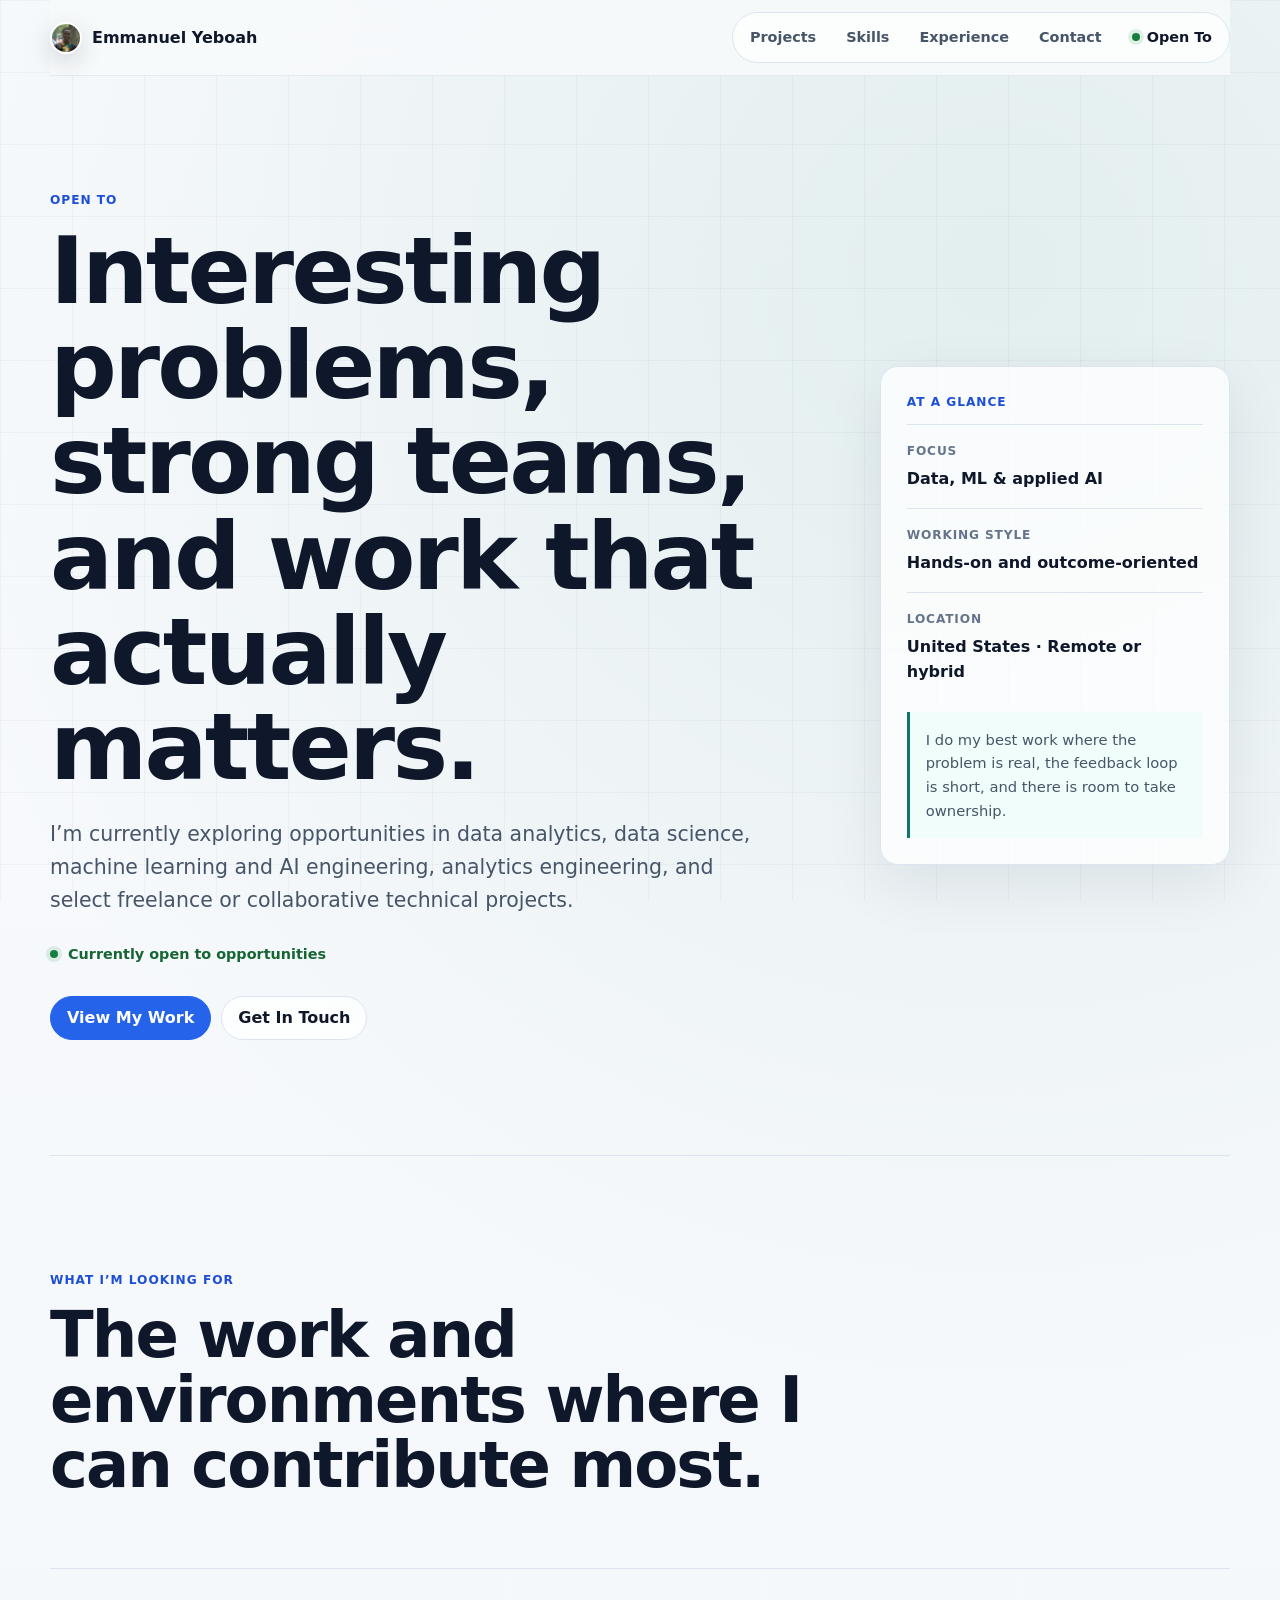
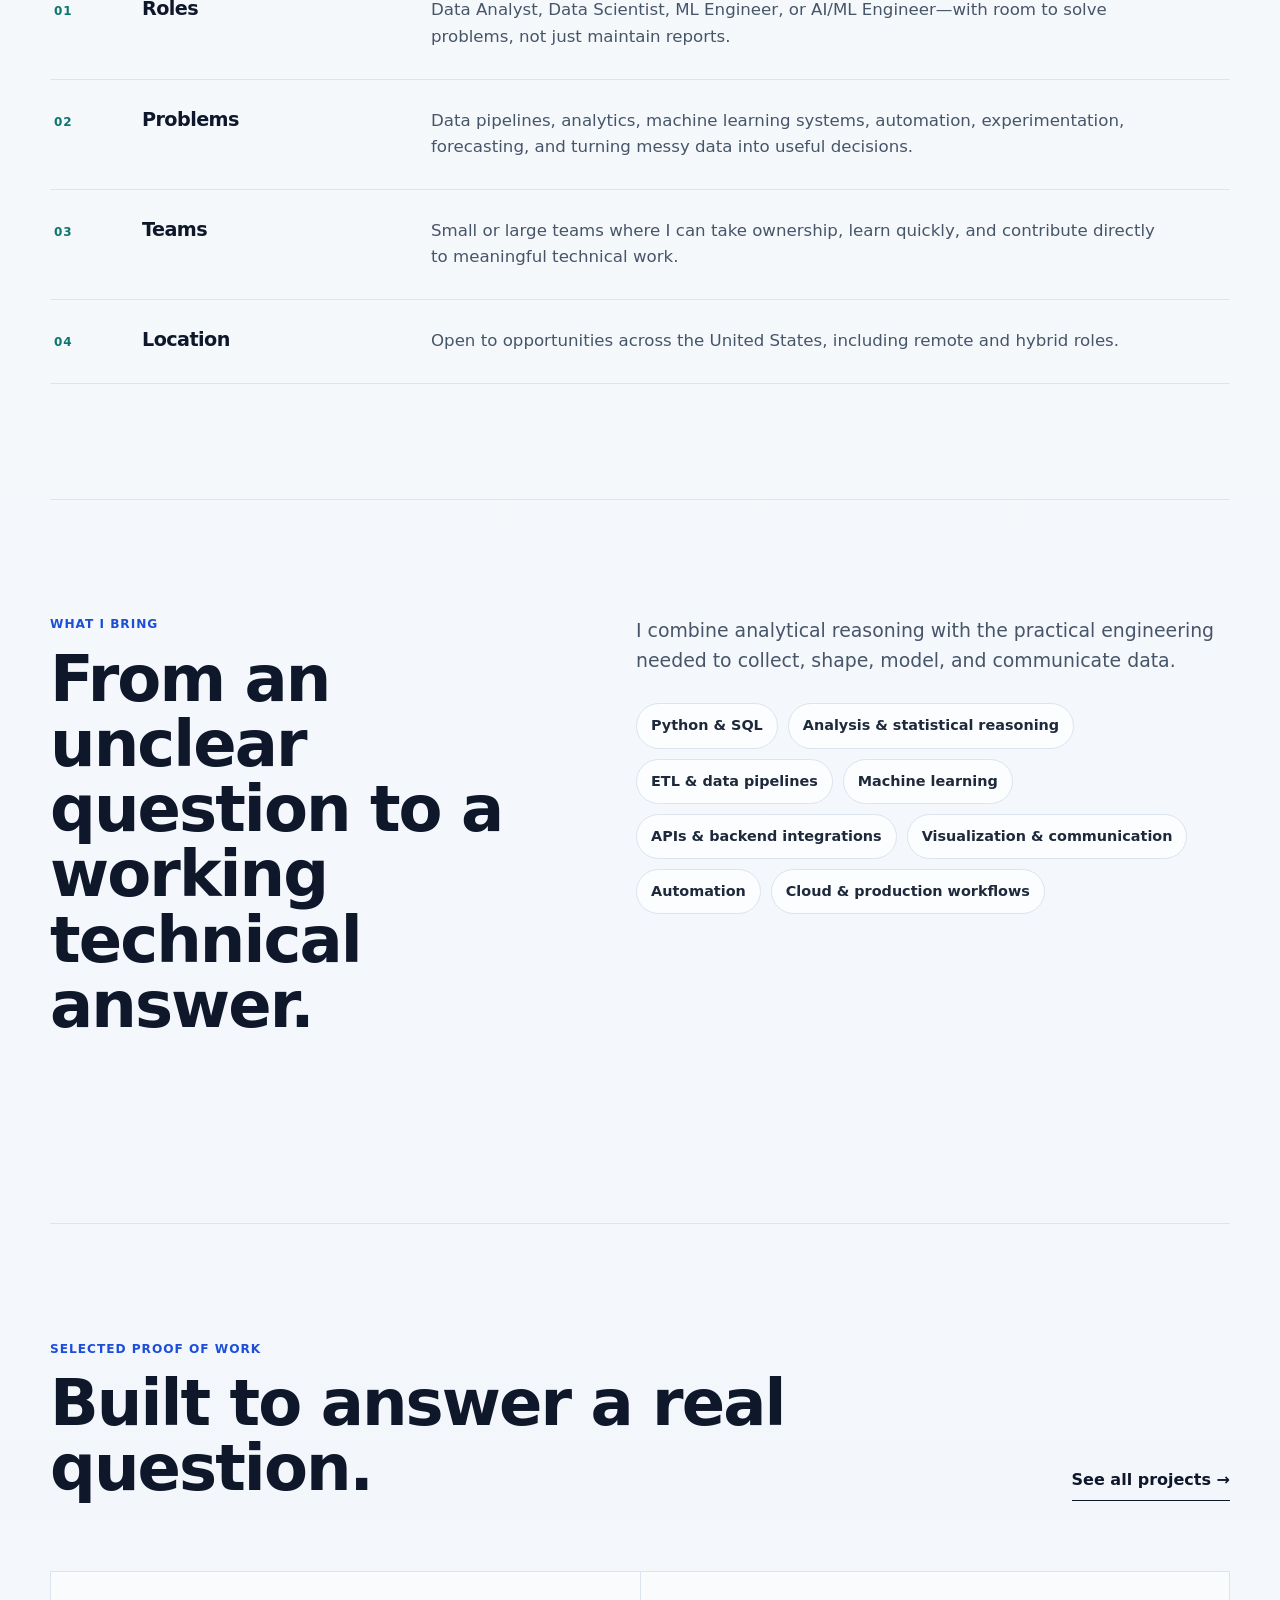
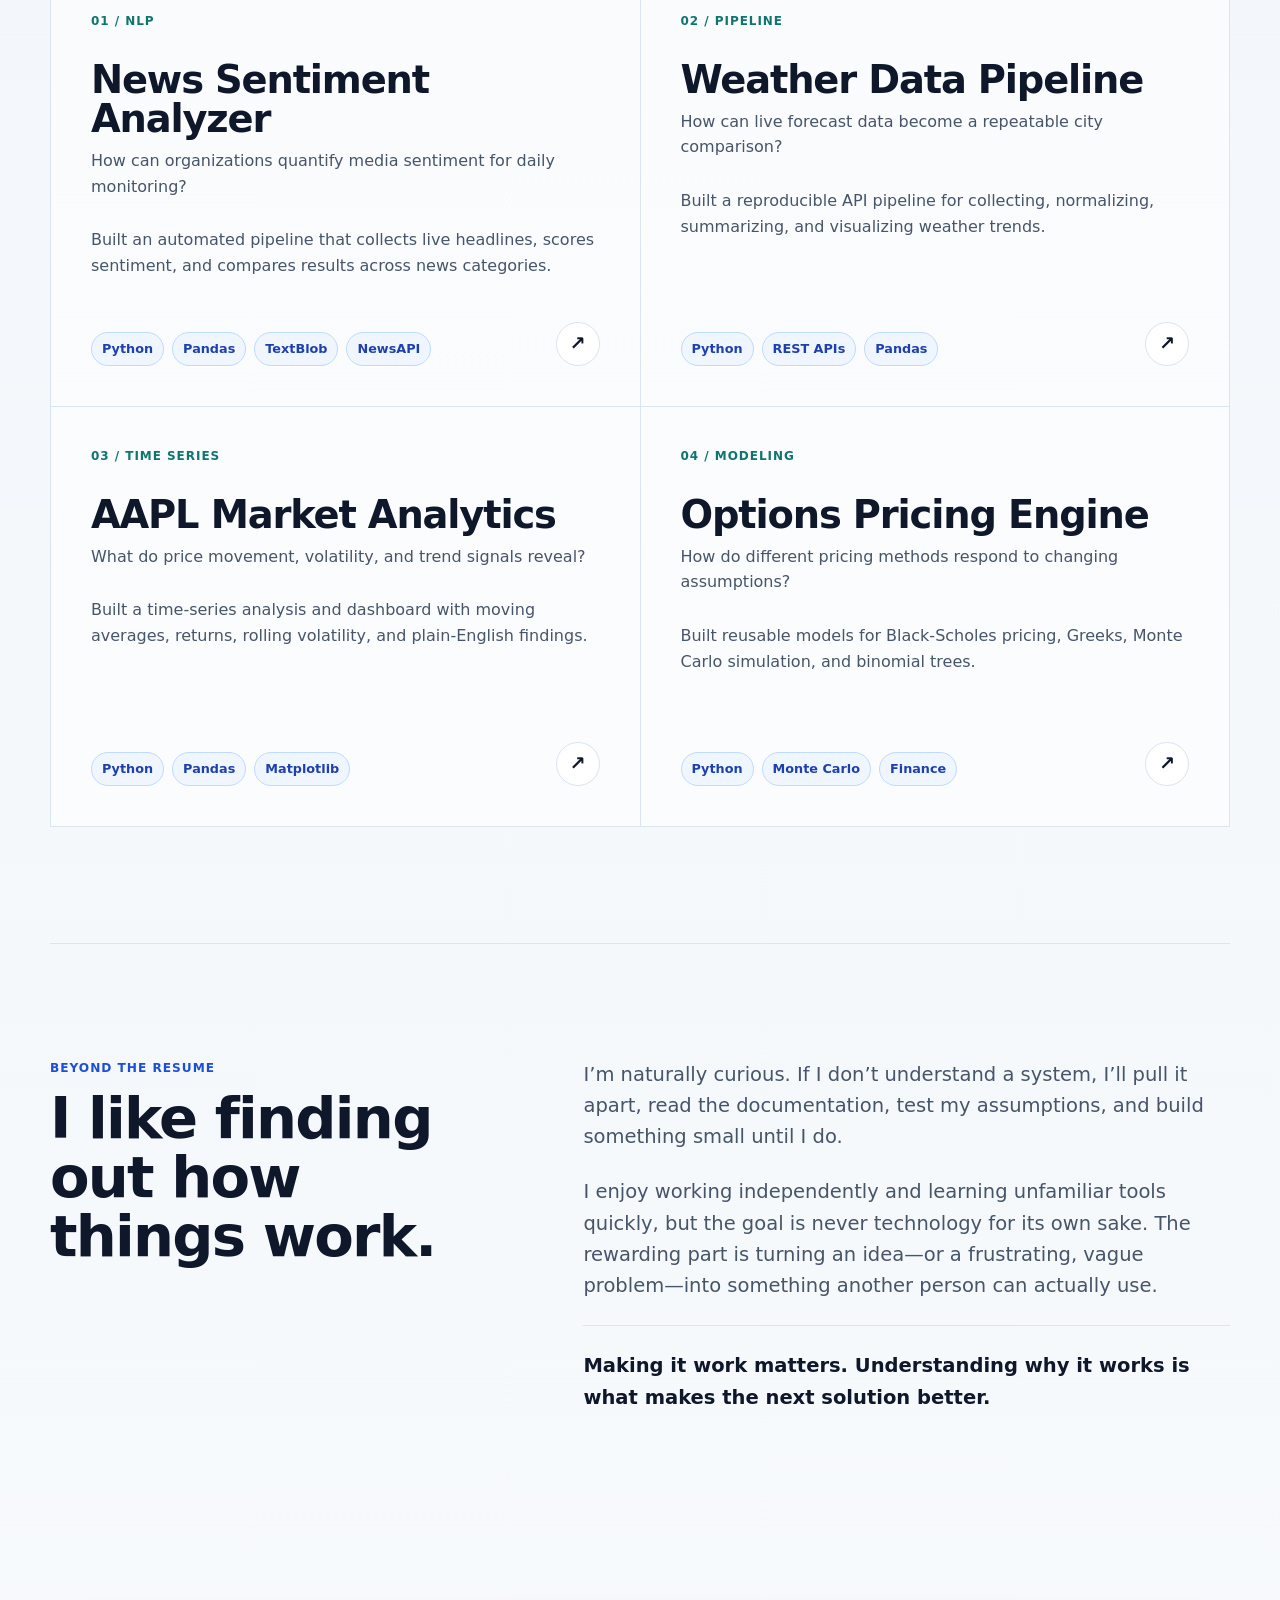
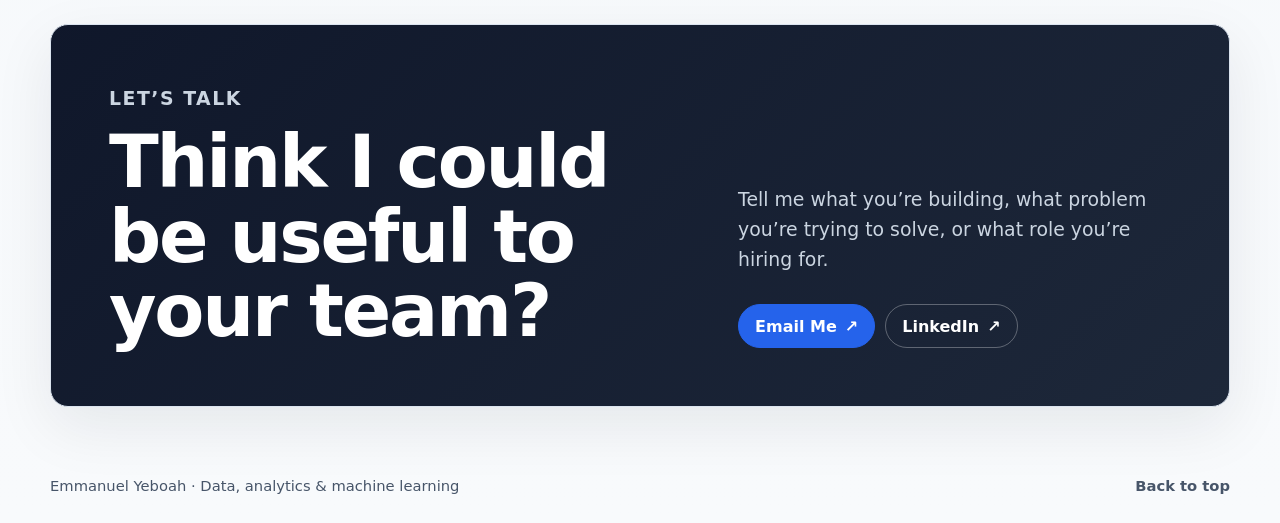
==== open-to.html @ fb876d0d "Add open opportunities page" ====
<!doctype html>
<html lang="en">
  <head>
    <meta charset="utf-8" />
    <meta name="viewport" content="width=device-width, initial-scale=1" />
    <meta name="description" content="The data, analytics, and machine learning opportunities Emmanuel Yeboah is currently open to." />
    <meta name="theme-color" content="#f8fafc" />
    <title>Open To Opportunities | Emmanuel Yeboah</title>
    <link rel="preload" as="image" href="assets/github-profile.jpg" />
    <link rel="stylesheet" href="styles.css" />
  </head>
  <body class="open-to-page">
    <header class="site-header">
      <a class="brand" href="index.html" aria-label="Emmanuel Yeboah home">
        <span class="brand-mark"><img src="assets/github-profile.jpg" alt="" aria-hidden="true" /></span>
        <span>Emmanuel Yeboah</span>
      </a>
      <nav class="nav-links" aria-label="Primary navigation">
        <a href="index.html#projects">Projects</a>
        <a href="index.html#skills">Skills</a>
        <a href="index.html#experience">Experience</a>
        <a href="#contact">Contact</a>
        <a class="nav-open-to" href="#top" aria-current="page"><span aria-hidden="true"></span>Open To</a>
      </nav>
    </header>

    <main id="top">
      <section class="open-hero section-shell" aria-labelledby="open-title">
        <div class="open-hero-copy">
          <p class="eyebrow">Open to</p>
          <h1 id="open-title">Interesting problems, strong teams, and work that actually matters.</h1>
          <p class="open-intro">
            I’m currently exploring opportunities in data analytics, data science,
            machine learning and AI engineering, analytics engineering, and select
            freelance or collaborative technical projects.
          </p>
          <div class="availability" role="status">
            <span aria-hidden="true"></span>
            Currently open to opportunities
          </div>
          <div class="hero-actions" aria-label="Primary actions">
            <a class="button button-primary" href="#selected-work">View My Work</a>
            <a class="button" href="#contact">Get In Touch</a>
          </div>
        </div>
        <aside class="open-brief" aria-label="Opportunity snapshot">
          <p class="card-label">At a glance</p>
          <ol>
            <li><span>Focus</span><strong>Data, ML &amp; applied AI</strong></li>
            <li><span>Working style</span><strong>Hands-on and outcome-oriented</strong></li>
            <li><span>Location</span><strong>United States · Remote or hybrid</strong></li>
          </ol>
          <p class="open-brief-note">I do my best work where the problem is real, the feedback loop is short, and there is room to take ownership.</p>
        </aside>
      </section>

      <section class="section-shell open-section" aria-labelledby="looking-for-title">
        <div class="open-section-heading">
          <p class="eyebrow">What I’m looking for</p>
          <h2 id="looking-for-title">The work and environments where I can contribute most.</h2>
        </div>
        <div class="criteria-list">
          <article><p class="criteria-number">01</p><h3>Roles</h3><p>Data Analyst, Data Scientist, ML Engineer, or AI/ML Engineer—with room to solve problems, not just maintain reports.</p></article>
          <article><p class="criteria-number">02</p><h3>Problems</h3><p>Data pipelines, analytics, machine learning systems, automation, experimentation, forecasting, and turning messy data into useful decisions.</p></article>
          <article><p class="criteria-number">03</p><h3>Teams</h3><p>Small or large teams where I can take ownership, learn quickly, and contribute directly to meaningful technical work.</p></article>
          <article><p class="criteria-number">04</p><h3>Location</h3><p>Open to opportunities across the United States, including remote and hybrid roles.</p></article>
        </div>
      </section>

      <section class="section-shell open-section bring-section" aria-labelledby="bring-title">
        <div class="open-section-heading">
          <p class="eyebrow">What I bring</p>
          <h2 id="bring-title">From an unclear question to a working technical answer.</h2>
        </div>
        <div class="capability-layout">
          <p class="capability-lead">I combine analytical reasoning with the practical engineering needed to collect, shape, model, and communicate data.</p>
          <ul class="capability-list" aria-label="Core capabilities">
            <li>Python &amp; SQL</li>
            <li>Analysis &amp; statistical reasoning</li>
            <li>ETL &amp; data pipelines</li>
            <li>Machine learning</li>
            <li>APIs &amp; backend integrations</li>
            <li>Visualization &amp; communication</li>
            <li>Automation</li>
            <li>Cloud &amp; production workflows</li>
          </ul>
        </div>
      </section>

      <section class="section-shell open-section" id="selected-work" aria-labelledby="work-title">
        <div class="open-section-heading work-heading">
          <div><p class="eyebrow">Selected proof of work</p><h2 id="work-title">Built to answer a real question.</h2></div>
          <a class="text-link" href="index.html#projects">See all projects <span aria-hidden="true">→</span></a>
        </div>
        <div class="selected-projects">
          <article>
            <div class="project-index">01 / NLP</div>
            <div><h3>News Sentiment Analyzer</h3><p class="project-question">How can organizations quantify media sentiment for daily monitoring?</p></div>
            <p>Built an automated pipeline that collects live headlines, scores sentiment, and compares results across news categories.</p>
            <div><ul class="tags"><li>Python</li><li>Pandas</li><li>TextBlob</li><li>NewsAPI</li></ul><a class="project-arrow" href="https://github.com/MannyYebz/news-sentiment-analyzer" aria-label="View News Sentiment Analyzer on GitHub">↗</a></div>
          </article>
          <article>
            <div class="project-index">02 / PIPELINE</div>
            <div><h3>Weather Data Pipeline</h3><p class="project-question">How can live forecast data become a repeatable city comparison?</p></div>
            <p>Built a reproducible API pipeline for collecting, normalizing, summarizing, and visualizing weather trends.</p>
            <div><ul class="tags"><li>Python</li><li>REST APIs</li><li>Pandas</li></ul><a class="project-arrow" href="https://github.com/MannyYebz/weather-data-pipeline" aria-label="View Weather Data Pipeline on GitHub">↗</a></div>
          </article>
          <article>
            <div class="project-index">03 / TIME SERIES</div>
            <div><h3>AAPL Market Analytics</h3><p class="project-question">What do price movement, volatility, and trend signals reveal?</p></div>
            <p>Built a time-series analysis and dashboard with moving averages, returns, rolling volatility, and plain-English findings.</p>
            <div><ul class="tags"><li>Python</li><li>Pandas</li><li>Matplotlib</li></ul><a class="project-arrow" href="https://github.com/MannyYebz/stock_market_analytics" aria-label="View AAPL Market Analytics on GitHub">↗</a></div>
          </article>
          <article>
            <div class="project-index">04 / MODELING</div>
            <div><h3>Options Pricing Engine</h3><p class="project-question">How do different pricing methods respond to changing assumptions?</p></div>
            <p>Built reusable models for Black-Scholes pricing, Greeks, Monte Carlo simulation, and binomial trees.</p>
            <div><ul class="tags"><li>Python</li><li>Monte Carlo</li><li>Finance</li></ul><a class="project-arrow" href="https://github.com/MannyYebz/options-pricing-engine" aria-label="View Options Pricing Engine on GitHub">↗</a></div>
          </article>
        </div>
      </section>

      <section class="section-shell open-section personal-section" aria-labelledby="personal-title">
        <div><p class="eyebrow">Beyond the resume</p><h2 id="personal-title">I like finding out how things work.</h2></div>
        <div class="personal-copy">
          <p>I’m naturally curious. If I don’t understand a system, I’ll pull it apart, read the documentation, test my assumptions, and build something small until I do.</p>
          <p>I enjoy working independently and learning unfamiliar tools quickly, but the goal is never technology for its own sake. The rewarding part is turning an idea—or a frustrating, vague problem—into something another person can actually use.</p>
          <p class="personal-emphasis">Making it work matters. Understanding why it works is what makes the next solution better.</p>
        </div>
      </section>

      <section class="contact-section open-contact section-shell" id="contact" aria-labelledby="contact-title">
        <div><p class="eyebrow">Let’s talk</p><h2 id="contact-title">Think I could be useful to your team?</h2></div>
        <div>
          <p>Tell me what you’re building, what problem you’re trying to solve, or what role you’re hiring for.</p>
          <div class="hero-actions">
            <a class="button button-primary" href="mailto:mannyyebz@gmail.com">Email Me <span aria-hidden="true">↗</span></a>
            <a class="button" href="https://linkedin.com/in/emmanuel-yeboah-1a095a162/">LinkedIn <span aria-hidden="true">↗</span></a>
          </div>
        </div>
      </section>
    </main>

    <footer class="site-footer">
      <span>Emmanuel Yeboah &middot; Data, analytics &amp; machine learning</span>
      <a href="#top">Back to top</a>
    </footer>
  </body>
</html>
---- styles.css ----
:root {
  color-scheme: light;
  --bg: #f8fafc;
  --surface: #ffffff;
  --surface-soft: #f1f5f9;
  --ink: #0f172a;
  --muted: #475569;
  --soft: #64748b;
  --line: #dbe4ef;
  --blue: #2563eb;
  --blue-dark: #1d4ed8;
  --teal: #0f766e;
  --green: #15803d;
  --shadow: 0 20px 60px rgba(15, 23, 42, 0.08);
}

* {
  box-sizing: border-box;
}

html {
  scroll-behavior: smooth;
}

body {
  margin: 0;
  background:
    radial-gradient(circle at 12% 10%, rgba(37, 99, 235, 0.1), transparent 28%),
    radial-gradient(circle at 88% 4%, rgba(15, 118, 110, 0.1), transparent 24%),
    linear-gradient(180deg, #f8fafc 0%, #eef4fb 54%, #f8fafc 100%);
  color: var(--ink);
  font-family: Inter, ui-sans-serif, system-ui, -apple-system, BlinkMacSystemFont, "Segoe UI", sans-serif;
  line-height: 1.6;
}

body::before {
  content: "";
  position: fixed;
  inset: 0;
  pointer-events: none;
  background:
    linear-gradient(90deg, rgba(15, 23, 42, 0.035) 1px, transparent 1px) 0 0 / 72px 72px,
    linear-gradient(180deg, rgba(15, 23, 42, 0.03) 1px, transparent 1px) 0 0 / 72px 72px;
}

a {
  color: inherit;
  text-decoration: none;
}

.site-header,
.section-shell,
.site-footer {
  width: min(1180px, calc(100% - 40px));
  margin: 0 auto;
}

.site-header {
  min-height: 76px;
  display: flex;
  align-items: center;
  justify-content: space-between;
  gap: 24px;
  position: sticky;
  top: 0;
  z-index: 20;
  background: rgba(248, 250, 252, 0.82);
  backdrop-filter: blur(16px);
  border-bottom: 1px solid rgba(219, 228, 239, 0.72);
}

.brand,
.nav-links,
.hero-actions,
.project-topline,
.tags,
.site-footer {
  display: flex;
  align-items: center;
}

.brand {
  gap: 10px;
  color: var(--ink);
  font-weight: 800;
}

.brand-mark {
  width: 32px;
  height: 32px;
  overflow: hidden;
  border: 2px solid var(--surface);
  border-radius: 50%;
  box-shadow: 0 8px 24px rgba(15, 23, 42, 0.16);
}

.brand-mark img,
.headshot {
  width: 100%;
  height: 100%;
  display: block;
  object-fit: cover;
}

.nav-links {
  gap: 6px;
  padding: 5px;
  border: 1px solid var(--line);
  background: rgba(255, 255, 255, 0.7);
  border-radius: 999px;
}

.nav-links a {
  padding: 8px 12px;
  border-radius: 999px;
  color: var(--muted);
  font-size: 0.9rem;
  font-weight: 700;
}

.nav-links a:hover,
.nav-links a:focus-visible {
  background: var(--ink);
  color: white;
  outline: 0;
}

.nav-links .nav-open-to {
  display: inline-flex;
  align-items: center;
  gap: 7px;
  color: var(--ink);
}

.nav-open-to span,
.availability span {
  width: 8px;
  height: 8px;
  flex: 0 0 auto;
  border-radius: 50%;
  background: var(--green);
  box-shadow: 0 0 0 4px rgba(21, 128, 61, 0.12);
}

.hero {
  min-height: calc(100vh - 76px);
  display: grid;
  grid-template-columns: minmax(0, 1.05fr) minmax(320px, 0.75fr);
  align-items: center;
  gap: clamp(32px, 6vw, 80px);
  padding: clamp(54px, 8vw, 96px) 0;
}

.eyebrow,
.card-label,
.project-topline span,
.timeline span {
  margin: 0 0 12px;
  color: var(--blue-dark);
  font-size: 0.76rem;
  font-weight: 850;
  letter-spacing: 0.08em;
  text-transform: uppercase;
}

h1,
h2,
h3,
p {
  margin-top: 0;
}

h1,
h2,
h3 {
  letter-spacing: -0.03em;
  line-height: 1.02;
}

h1 {
  max-width: 780px;
  margin-bottom: 24px;
  font-size: clamp(3rem, 7vw, 6.3rem);
}

h2 {
  margin-bottom: 0;
  font-size: clamp(2.1rem, 4.5vw, 4.2rem);
}

h3 {
  margin-bottom: 10px;
  font-size: 1.2rem;
}

.hero-intro,
.section-heading p,
.about-copy,
.contact-section p {
  color: var(--muted);
  font-size: clamp(1rem, 1.5vw, 1.18rem);
}

.hero-intro {
  max-width: 660px;
}

.hero-actions {
  flex-wrap: wrap;
  gap: 10px;
  margin-top: 30px;
}

.button {
  min-height: 44px;
  display: inline-flex;
  align-items: center;
  justify-content: center;
  padding: 0 16px;
  border: 1px solid var(--line);
  background: rgba(255, 255, 255, 0.76);
  border-radius: 999px;
  color: var(--ink);
  font-weight: 800;
  transition: transform 160ms ease, box-shadow 160ms ease, background 160ms ease;
}

.button:hover,
.button:focus-visible {
  transform: translateY(-2px);
  box-shadow: 0 14px 34px rgba(15, 23, 42, 0.12);
  outline: 0;
}

.button-primary {
  background: var(--blue);
  border-color: var(--blue);
  color: white;
}

.button-ghost {
  background: transparent;
}

.hero-card,
.project-card,
.proof-strip article,
.skills-grid article,
.timeline article,
.contact-section {
  border: 1px solid var(--line);
  background: rgba(255, 255, 255, 0.82);
  border-radius: 18px;
  box-shadow: var(--shadow);
}

.hero-card {
  display: grid;
  gap: 22px;
  padding: 22px;
}

.headshot {
  width: 25%;
  height: auto;
  justify-self: center;
  aspect-ratio: 1;
  border-radius: 16px;
  background: var(--surface-soft);
}

.hero-card h2 {
  font-size: clamp(1.55rem, 2.4vw, 2.4rem);
}

.contributor-note {
  display: grid;
  gap: 6px;
  padding: 16px;
  border: 1px solid rgba(37, 99, 235, 0.22);
  background: #eff6ff;
  border-radius: 14px;
}

.contributor-note span {
  color: var(--blue-dark);
  font-size: 0.74rem;
  font-weight: 900;
  letter-spacing: 0.08em;
  text-transform: uppercase;
}

.contributor-note strong {
  font-size: 1.05rem;
}

.contributor-note p {
  margin-bottom: 0;
  color: var(--muted);
  font-size: 0.9rem;
}

.metric-grid {
  display: grid;
  grid-template-columns: repeat(2, minmax(0, 1fr));
  gap: 10px;
}

.metric-grid div {
  min-height: 104px;
  display: flex;
  flex-direction: column;
  justify-content: space-between;
  padding: 14px;
  border: 1px solid var(--line);
  background: linear-gradient(145deg, var(--surface), var(--surface-soft));
  border-radius: 14px;
}

.metric-grid strong {
  font-size: 1.05rem;
}

.metric-grid span {
  color: var(--soft);
  font-size: 0.88rem;
}

.proof-strip {
  display: grid;
  grid-template-columns: repeat(3, minmax(0, 1fr));
  gap: 16px;
  padding: 24px 0 88px;
}

.proof-strip article {
  padding: 22px;
}

.proof-strip span {
  color: var(--teal);
  font-weight: 900;
}

.proof-strip p,
.project-summary,
.project-details dd,
.skills-grid p,
.timeline p,
.experience-list {
  color: var(--muted);
}

.split-section {
  display: grid;
  grid-template-columns: 0.8fr 1.2fr;
  gap: clamp(28px, 6vw, 72px);
  padding: 96px 0;
  border-top: 1px solid var(--line);
}

.about-copy {
  display: grid;
  gap: 18px;
}

.section-heading {
  max-width: 760px;
  padding-top: 96px;
  border-top: 1px solid var(--line);
}

.project-grid {
  display: grid;
  grid-template-columns: repeat(2, minmax(0, 1fr));
  gap: 18px;
  margin-top: 32px;
}

.project-card {
  display: flex;
  flex-direction: column;
  gap: 18px;
  padding: 24px;
}

.project-card-feature {
  grid-column: span 2;
  background:
    linear-gradient(135deg, rgba(37, 99, 235, 0.12), transparent 46%),
    linear-gradient(315deg, rgba(15, 118, 110, 0.1), transparent 50%),
    rgba(255, 255, 255, 0.9);
}

.project-card-feature h3 {
  max-width: 760px;
  font-size: clamp(2.2rem, 4.2vw, 4.3rem);
}

.project-topline {
  justify-content: space-between;
  gap: 14px;
}

.project-topline span {
  margin-bottom: 0;
}

.project-topline a {
  color: var(--blue-dark);
  font-size: 0.9rem;
  font-weight: 850;
}

.project-summary {
  max-width: 760px;
  font-size: 1.02rem;
}

.project-details {
  display: grid;
  gap: 10px;
  margin: 0;
}

.project-details div {
  display: grid;
  grid-template-columns: 132px 1fr;
  gap: 14px;
  padding-top: 10px;
  border-top: 1px solid var(--line);
}

.project-details dt {
  color: var(--ink);
  font-size: 0.82rem;
  font-weight: 900;
}

.project-details dd {
  margin: 0;
}

.tags {
  flex-wrap: wrap;
  gap: 8px;
  margin: auto 0 0;
  padding: 0;
  list-style: none;
}

.tags li {
  padding: 6px 10px;
  border: 1px solid #bfdbfe;
  background: #eff6ff;
  border-radius: 999px;
  color: #1e40af;
  font-size: 0.8rem;
  font-weight: 850;
}

.skills-grid {
  display: grid;
  grid-template-columns: repeat(3, minmax(0, 1fr));
  gap: 16px;
  margin-top: 30px;
}

.skills-grid article {
  min-height: 168px;
  padding: 22px;
}

.skills-grid h3 {
  color: var(--blue-dark);
}

.timeline {
  display: grid;
  gap: 16px;
}

.timeline article {
  position: relative;
  padding: 24px 24px 24px 30px;
}

.timeline article::before {
  content: "";
  position: absolute;
  top: 28px;
  bottom: 28px;
  left: 0;
  width: 4px;
  background: linear-gradient(180deg, var(--blue), var(--teal));
  border-radius: 999px;
}

.timeline-meta {
  margin-bottom: 14px;
  color: var(--soft);
  font-weight: 800;
}

.experience-list {
  display: grid;
  gap: 10px;
  margin: 18px 0 0;
  padding-left: 20px;
}

.experience-list li::marker {
  color: var(--teal);
}

.credential-note {
  margin: 16px 0 0;
  padding: 14px 16px;
  border: 1px solid rgba(37, 99, 235, 0.22);
  background: #eff6ff;
  border-radius: 14px;
  font-weight: 800;
}

.contact-section {
  margin-top: 72px;
  margin-bottom: 40px;
  padding: clamp(30px, 6vw, 58px);
  background:
    linear-gradient(135deg, rgba(15, 23, 42, 0.96), rgba(30, 41, 59, 0.94)),
    var(--ink);
  color: white;
}

.contact-section .eyebrow,
.contact-section p {
  color: #cbd5e1;
}

.contact-section h2 {
  max-width: 800px;
}

.site-footer {
  justify-content: space-between;
  gap: 18px;
  min-height: 76px;
  color: var(--muted);
  font-size: 0.92rem;
}

.site-footer a {
  font-weight: 850;
}

/* Open to opportunities */
.open-to-page {
  background:
    radial-gradient(circle at 78% 5%, rgba(15, 118, 110, 0.09), transparent 22%),
    linear-gradient(180deg, #f8fafc 0%, #f3f7fb 58%, #f8fafc 100%);
}

.open-hero {
  min-height: calc(100vh - 76px);
  display: grid;
  grid-template-columns: minmax(0, 1.35fr) minmax(300px, 0.65fr);
  align-items: center;
  gap: clamp(40px, 8vw, 112px);
  padding: clamp(64px, 9vw, 124px) 0;
}

.open-hero h1 {
  max-width: 900px;
  font-size: clamp(3.4rem, 7.3vw, 7rem);
}

.open-intro {
  max-width: 760px;
  color: var(--muted);
  font-size: clamp(1.08rem, 1.7vw, 1.28rem);
}

.availability {
  width: fit-content;
  display: flex;
  align-items: center;
  gap: 10px;
  margin-top: 26px;
  color: #166534;
  font-size: 0.9rem;
  font-weight: 800;
}

.open-brief {
  padding: 26px;
  border: 1px solid var(--line);
  border-radius: 18px;
  background: rgba(255, 255, 255, 0.76);
  box-shadow: var(--shadow);
}

.open-brief ol {
  margin: 8px 0 0;
  padding: 0;
  list-style: none;
}

.open-brief li {
  display: grid;
  gap: 4px;
  padding: 17px 0;
  border-top: 1px solid var(--line);
}

.open-brief li span {
  color: var(--soft);
  font-size: 0.76rem;
  font-weight: 850;
  letter-spacing: 0.07em;
  text-transform: uppercase;
}

.open-brief-note {
  margin: 10px 0 0;
  padding: 16px;
  border-left: 3px solid var(--teal);
  background: #f0fdfa;
  color: var(--muted);
  font-size: 0.92rem;
}

.open-section {
  padding: clamp(72px, 9vw, 120px) 0;
  border-top: 1px solid var(--line);
}

.open-section-heading {
  max-width: 840px;
  margin-bottom: clamp(38px, 6vw, 70px);
}

.open-section-heading h2 {
  font-size: clamp(2.4rem, 5vw, 5rem);
}

.criteria-list {
  border-top: 1px solid var(--line);
}

.criteria-list article {
  display: grid;
  grid-template-columns: 64px minmax(150px, 0.5fr) minmax(0, 1.5fr);
  gap: 24px;
  align-items: baseline;
  padding: 28px 4px;
  border-bottom: 1px solid var(--line);
}

.criteria-list p,
.criteria-list h3 {
  margin-bottom: 0;
}

.criteria-list article > p:last-child {
  max-width: 740px;
  color: var(--muted);
  font-size: 1.04rem;
}

.criteria-number,
.project-index {
  color: var(--teal);
  font-size: 0.75rem;
  font-weight: 900;
  letter-spacing: 0.08em;
}

.bring-section {
  display: grid;
  grid-template-columns: 0.9fr 1.1fr;
  gap: clamp(40px, 8vw, 100px);
}

.capability-lead {
  max-width: 650px;
  color: var(--muted);
  font-size: 1.18rem;
}

.capability-list {
  display: flex;
  flex-wrap: wrap;
  gap: 10px;
  margin: 28px 0 0;
  padding: 0;
  list-style: none;
}

.capability-list li {
  padding: 10px 14px;
  border: 1px solid var(--line);
  border-radius: 999px;
  background: rgba(255, 255, 255, 0.72);
  color: #1e293b;
  font-size: 0.9rem;
  font-weight: 750;
}

.work-heading {
  max-width: none;
  display: flex;
  align-items: end;
  justify-content: space-between;
  gap: 30px;
}

.text-link {
  flex: 0 0 auto;
  padding-bottom: 8px;
  border-bottom: 1px solid var(--ink);
  font-weight: 800;
}

.selected-projects {
  display: grid;
  grid-template-columns: repeat(2, minmax(0, 1fr));
  border-top: 1px solid var(--line);
  border-left: 1px solid var(--line);
}

.selected-projects article {
  min-height: 420px;
  display: flex;
  flex-direction: column;
  gap: 28px;
  padding: clamp(24px, 4vw, 40px);
  border-right: 1px solid var(--line);
  border-bottom: 1px solid var(--line);
  background: rgba(255, 255, 255, 0.56);
  transition: background 180ms ease, transform 180ms ease;
}

.selected-projects article:hover {
  background: rgba(255, 255, 255, 0.94);
}

.selected-projects h3 {
  font-size: clamp(1.6rem, 3vw, 2.55rem);
}

.selected-projects article > p,
.project-question {
  color: var(--muted);
}

.project-question {
  margin-bottom: 0;
}

.selected-projects article > div:last-child {
  display: flex;
  align-items: end;
  justify-content: space-between;
  gap: 18px;
  margin-top: auto;
}

.project-arrow {
  width: 44px;
  height: 44px;
  flex: 0 0 auto;
  display: grid;
  place-items: center;
  border: 1px solid var(--line);
  border-radius: 50%;
  background: white;
  font-size: 1.2rem;
  font-weight: 900;
  transition: transform 160ms ease, background 160ms ease, color 160ms ease;
}

.project-arrow:hover,
.project-arrow:focus-visible {
  transform: translate(2px, -2px);
  background: var(--ink);
  color: white;
  outline: 0;
}

.personal-section {
  display: grid;
  grid-template-columns: 0.8fr 1.2fr;
  gap: clamp(40px, 8vw, 112px);
}

.personal-copy {
  max-width: 720px;
  color: var(--muted);
  font-size: clamp(1.05rem, 1.7vw, 1.22rem);
}

.personal-copy p {
  margin-bottom: 24px;
}

.personal-emphasis {
  padding-top: 24px;
  border-top: 1px solid var(--line);
  color: var(--ink);
  font-weight: 800;
}

.open-contact {
  display: grid;
  grid-template-columns: 1.1fr 0.9fr;
  gap: clamp(30px, 8vw, 100px);
  align-items: end;
}

.open-contact h2 {
  font-size: clamp(2.5rem, 5.7vw, 5.5rem);
}

.open-contact .button:not(.button-primary) {
  border-color: rgba(255, 255, 255, 0.3);
  background: transparent;
  color: white;
}

.button span {
  margin-left: 8px;
}

@media (prefers-reduced-motion: no-preference) {
  .open-hero-copy > *,
  .open-brief {
    animation: open-enter 500ms both;
  }

  .open-hero-copy > :nth-child(2) { animation-delay: 60ms; }
  .open-hero-copy > :nth-child(3) { animation-delay: 120ms; }
  .open-hero-copy > :nth-child(4) { animation-delay: 180ms; }
  .open-hero-copy > :nth-child(5) { animation-delay: 240ms; }
  .open-brief { animation-delay: 180ms; }

  @keyframes open-enter {
    from { opacity: 0; transform: translateY(12px); }
    to { opacity: 1; transform: translateY(0); }
  }
}

@media (max-width: 900px) {
  .site-header,
  .section-shell,
  .site-footer {
    width: min(100% - 28px, 1180px);
  }

  .site-header {
    min-height: auto;
    align-items: flex-start;
    flex-direction: column;
    padding: 16px 0;
  }

  .nav-links {
    width: 100%;
    overflow-x: auto;
  }

  .hero,
  .open-hero,
  .split-section,
  .proof-strip,
  .project-grid,
  .skills-grid {
    grid-template-columns: 1fr;
  }

  .bring-section,
  .personal-section,
  .open-contact {
    grid-template-columns: 1fr;
  }

  .open-hero {
    min-height: auto;
  }

  .selected-projects {
    grid-template-columns: 1fr;
  }

  .selected-projects article {
    min-height: 360px;
  }

  .hero {
    min-height: auto;
  }

  .project-card-feature {
    grid-column: auto;
  }

  .project-details div {
    grid-template-columns: 1fr;
    gap: 2px;
  }
}

@media (max-width: 560px) {
  h1 {
    font-size: clamp(2.7rem, 16vw, 4.2rem);
  }

  .button,
  .hero-actions {
    width: 100%;
  }

  .nav-links .nav-open-to {
    order: -1;
  }

  .metric-grid {
    grid-template-columns: 1fr;
  }

  .project-card,
  .proof-strip article,
  .skills-grid article {
    padding: 18px;
  }

  .open-hero h1 {
    font-size: clamp(2.75rem, 14vw, 4.25rem);
  }

  .criteria-list article {
    grid-template-columns: 38px 1fr;
    gap: 10px 14px;
  }

  .criteria-list article > p:last-child {
    grid-column: 2;
  }

  .work-heading {
    align-items: flex-start;
    flex-direction: column;
  }

  .selected-projects article {
    min-height: 0;
    padding: 24px;
  }
}
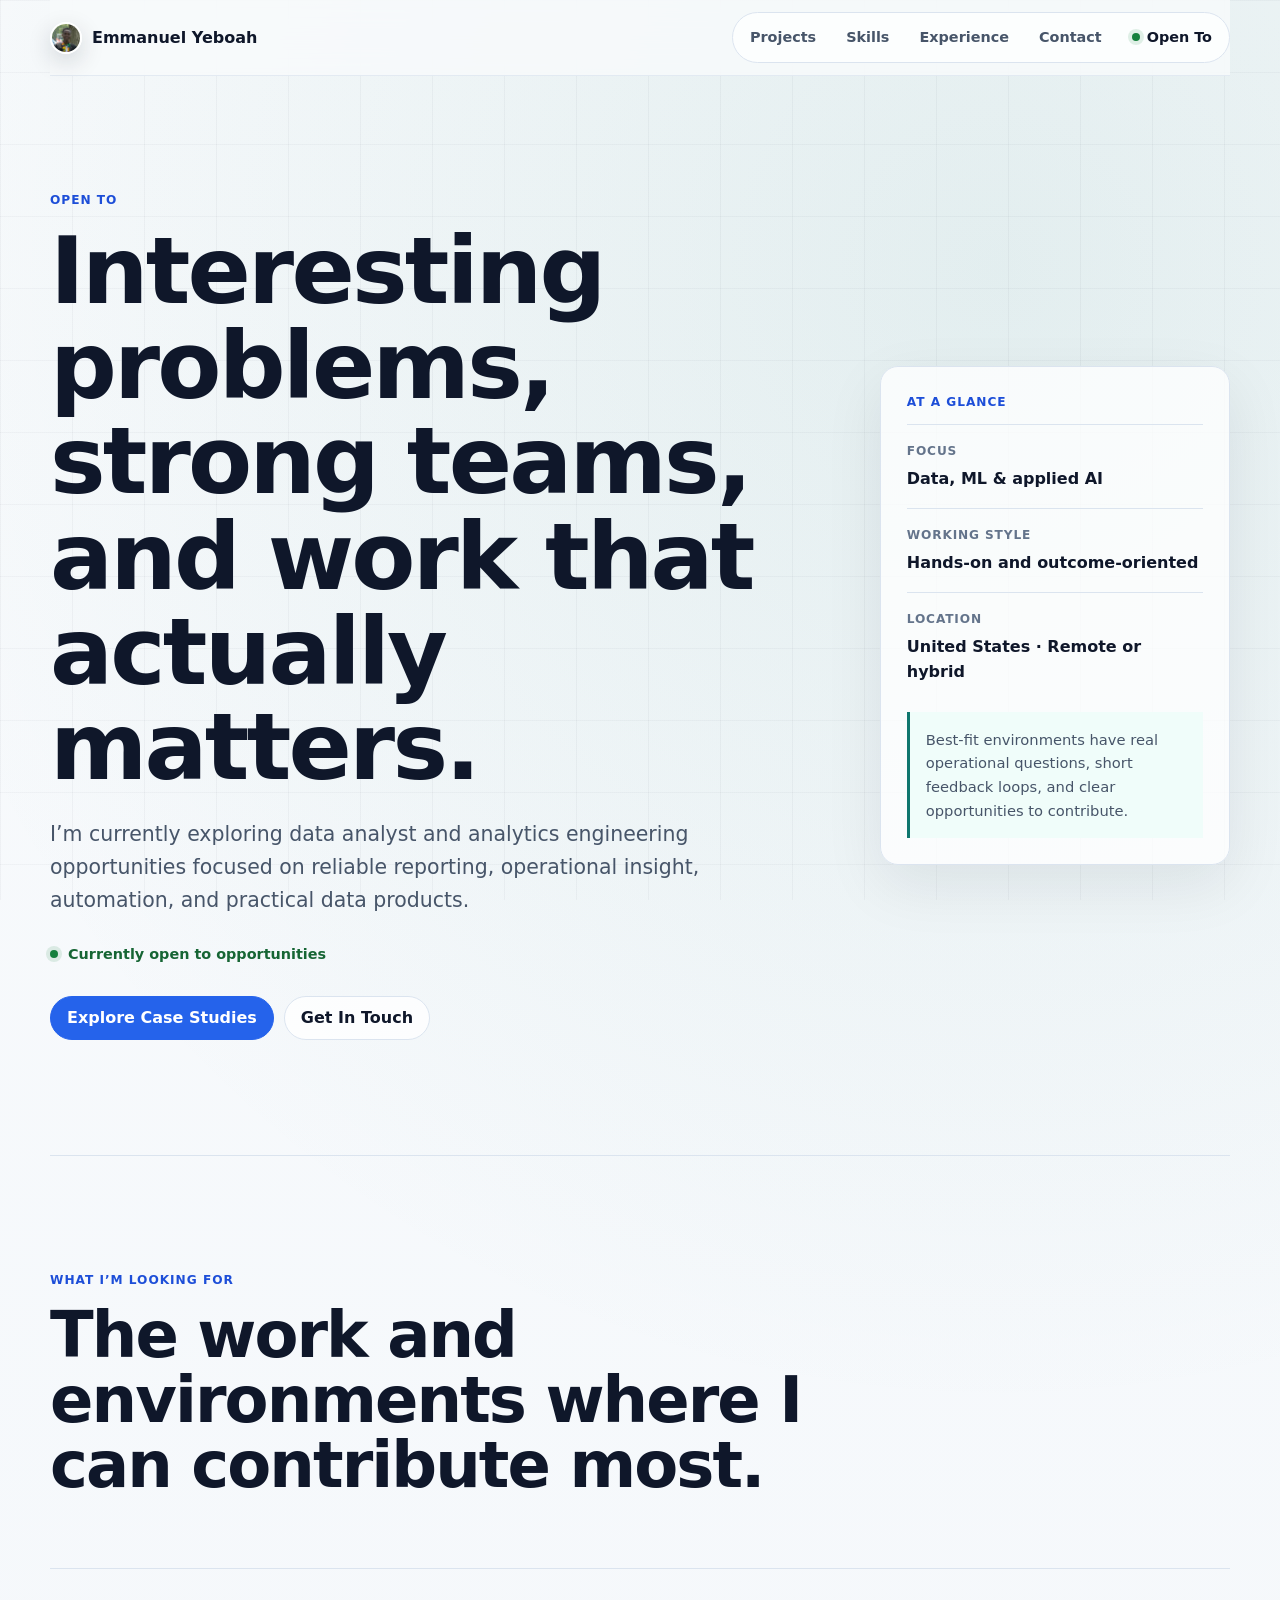
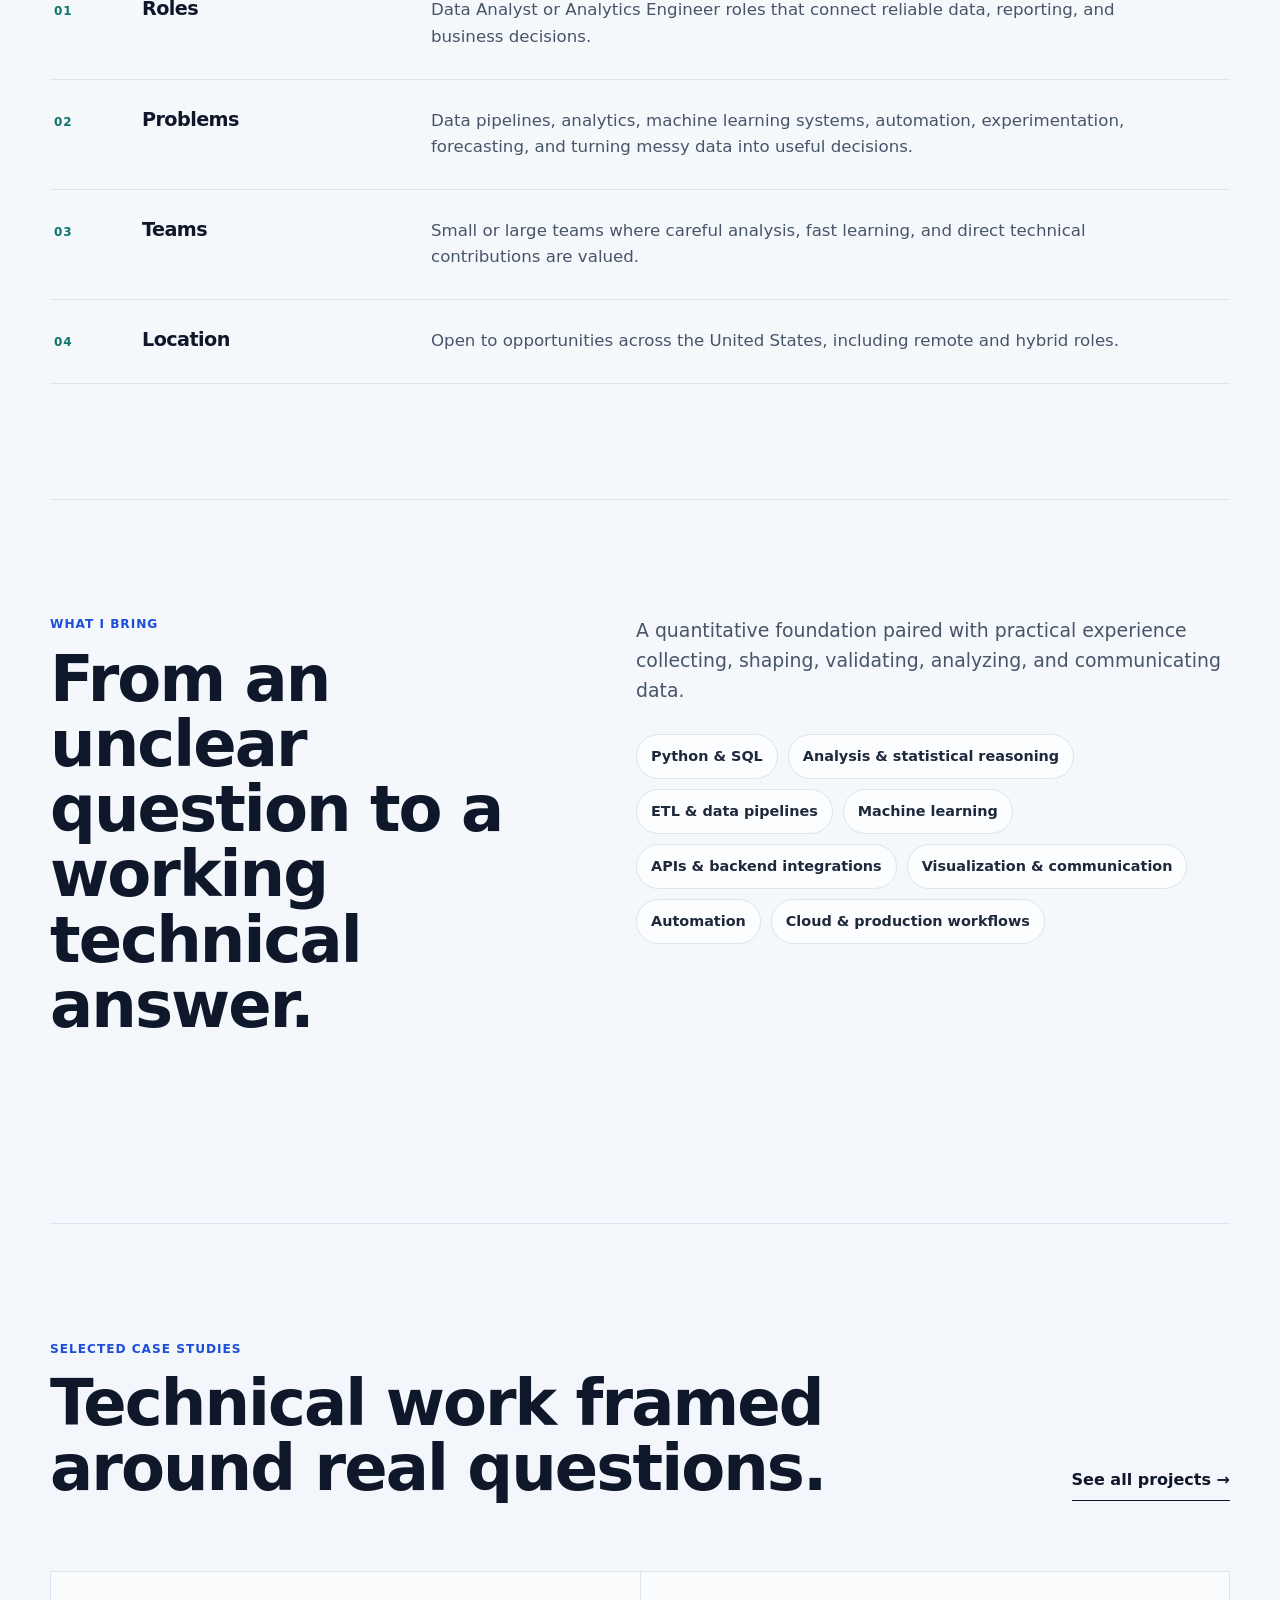
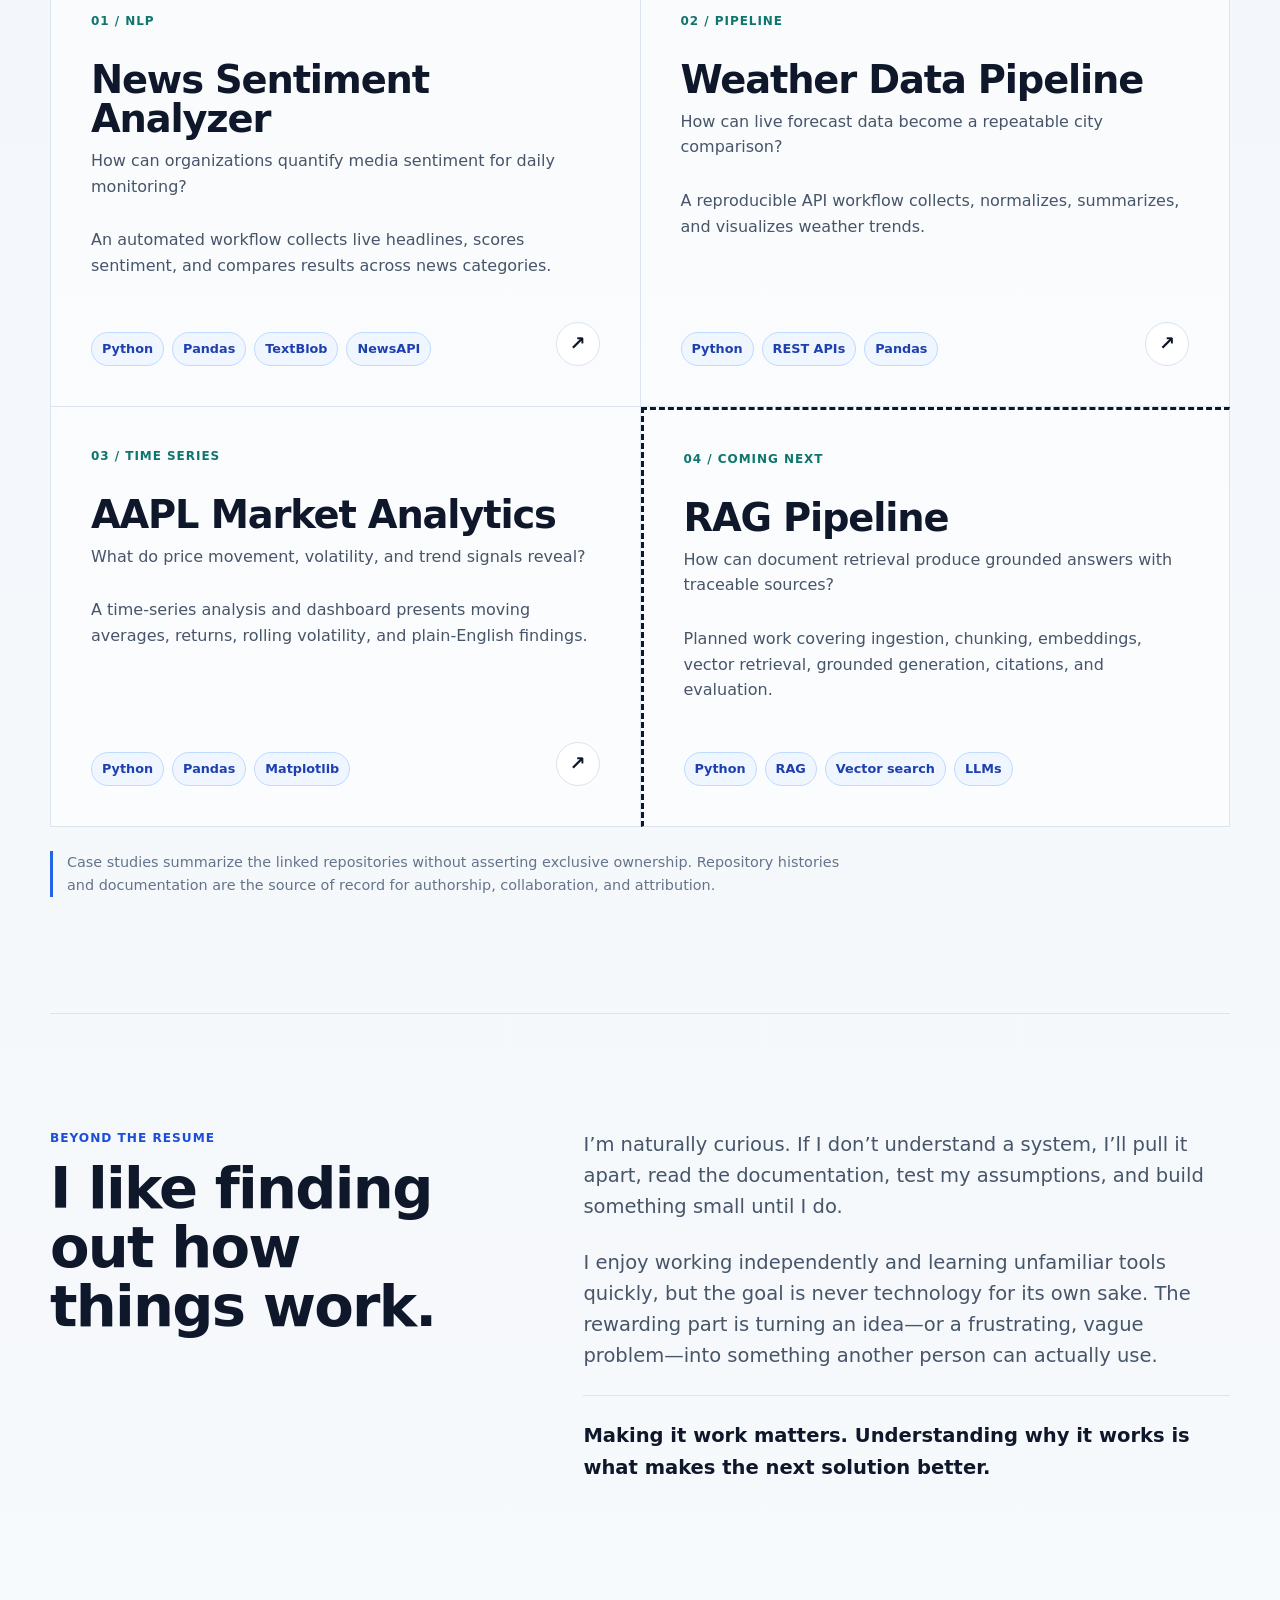
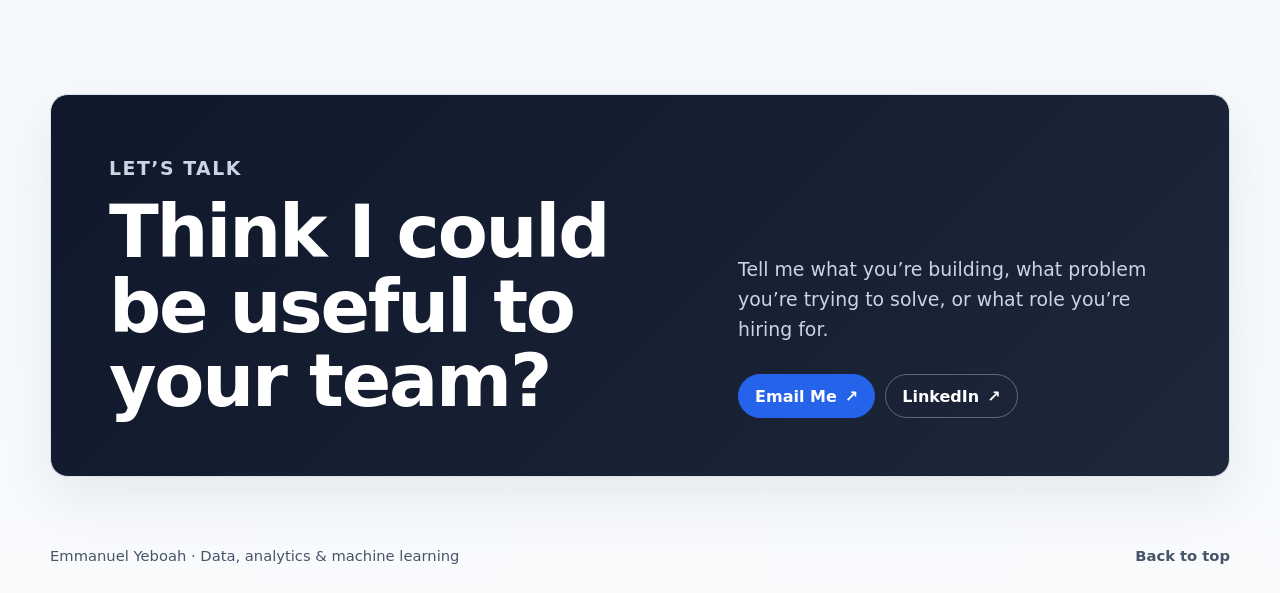
==== commit b091c212: "feat: refine portfolio project positioning" ====
--- a/open-to.html
+++ b/open-to.html
@@ -30,16 +30,15 @@
           <p class="eyebrow">Open to</p>
           <h1 id="open-title">Interesting problems, strong teams, and work that actually matters.</h1>
           <p class="open-intro">
-            I’m currently exploring opportunities in data analytics, data science,
-            machine learning and AI engineering, analytics engineering, and select
-            freelance or collaborative technical projects.
+            I’m currently exploring data analyst and analytics engineering opportunities focused
+            on reliable reporting, operational insight, automation, and practical data products.
           </p>
           <div class="availability" role="status">
             <span aria-hidden="true"></span>
             Currently open to opportunities
           </div>
           <div class="hero-actions" aria-label="Primary actions">
-            <a class="button button-primary" href="#selected-work">View My Work</a>
+            <a class="button button-primary" href="#selected-work">Explore Case Studies</a>
             <a class="button" href="#contact">Get In Touch</a>
           </div>
         </div>
@@ -50,7 +49,7 @@
             <li><span>Working style</span><strong>Hands-on and outcome-oriented</strong></li>
             <li><span>Location</span><strong>United States · Remote or hybrid</strong></li>
           </ol>
-          <p class="open-brief-note">I do my best work where the problem is real, the feedback loop is short, and there is room to take ownership.</p>
+          <p class="open-brief-note">Best-fit environments have real operational questions, short feedback loops, and clear opportunities to contribute.</p>
         </aside>
       </section>
 
@@ -60,9 +59,9 @@
           <h2 id="looking-for-title">The work and environments where I can contribute most.</h2>
         </div>
         <div class="criteria-list">
-          <article><p class="criteria-number">01</p><h3>Roles</h3><p>Data Analyst, Data Scientist, ML Engineer, or AI/ML Engineer—with room to solve problems, not just maintain reports.</p></article>
+          <article><p class="criteria-number">01</p><h3>Roles</h3><p>Data Analyst or Analytics Engineer roles that connect reliable data, reporting, and business decisions.</p></article>
           <article><p class="criteria-number">02</p><h3>Problems</h3><p>Data pipelines, analytics, machine learning systems, automation, experimentation, forecasting, and turning messy data into useful decisions.</p></article>
-          <article><p class="criteria-number">03</p><h3>Teams</h3><p>Small or large teams where I can take ownership, learn quickly, and contribute directly to meaningful technical work.</p></article>
+          <article><p class="criteria-number">03</p><h3>Teams</h3><p>Small or large teams where careful analysis, fast learning, and direct technical contributions are valued.</p></article>
           <article><p class="criteria-number">04</p><h3>Location</h3><p>Open to opportunities across the United States, including remote and hybrid roles.</p></article>
         </div>
       </section>
@@ -73,7 +72,7 @@
           <h2 id="bring-title">From an unclear question to a working technical answer.</h2>
         </div>
         <div class="capability-layout">
-          <p class="capability-lead">I combine analytical reasoning with the practical engineering needed to collect, shape, model, and communicate data.</p>
+          <p class="capability-lead">A quantitative foundation paired with practical experience collecting, shaping, validating, analyzing, and communicating data.</p>
           <ul class="capability-list" aria-label="Core capabilities">
             <li>Python &amp; SQL</li>
             <li>Analysis &amp; statistical reasoning</li>
@@ -89,35 +88,40 @@
 
       <section class="section-shell open-section" id="selected-work" aria-labelledby="work-title">
         <div class="open-section-heading work-heading">
-          <div><p class="eyebrow">Selected proof of work</p><h2 id="work-title">Built to answer a real question.</h2></div>
+          <div><p class="eyebrow">Selected case studies</p><h2 id="work-title">Technical work framed around real questions.</h2></div>
           <a class="text-link" href="index.html#projects">See all projects <span aria-hidden="true">→</span></a>
         </div>
         <div class="selected-projects">
           <article>
             <div class="project-index">01 / NLP</div>
             <div><h3>News Sentiment Analyzer</h3><p class="project-question">How can organizations quantify media sentiment for daily monitoring?</p></div>
-            <p>Built an automated pipeline that collects live headlines, scores sentiment, and compares results across news categories.</p>
+            <p>An automated workflow collects live headlines, scores sentiment, and compares results across news categories.</p>
             <div><ul class="tags"><li>Python</li><li>Pandas</li><li>TextBlob</li><li>NewsAPI</li></ul><a class="project-arrow" href="https://github.com/MannyYebz/news-sentiment-analyzer" aria-label="View News Sentiment Analyzer on GitHub">↗</a></div>
           </article>
           <article>
             <div class="project-index">02 / PIPELINE</div>
             <div><h3>Weather Data Pipeline</h3><p class="project-question">How can live forecast data become a repeatable city comparison?</p></div>
-            <p>Built a reproducible API pipeline for collecting, normalizing, summarizing, and visualizing weather trends.</p>
+            <p>A reproducible API workflow collects, normalizes, summarizes, and visualizes weather trends.</p>
             <div><ul class="tags"><li>Python</li><li>REST APIs</li><li>Pandas</li></ul><a class="project-arrow" href="https://github.com/MannyYebz/weather-data-pipeline" aria-label="View Weather Data Pipeline on GitHub">↗</a></div>
           </article>
           <article>
             <div class="project-index">03 / TIME SERIES</div>
             <div><h3>AAPL Market Analytics</h3><p class="project-question">What do price movement, volatility, and trend signals reveal?</p></div>
-            <p>Built a time-series analysis and dashboard with moving averages, returns, rolling volatility, and plain-English findings.</p>
+            <p>A time-series analysis and dashboard presents moving averages, returns, rolling volatility, and plain-English findings.</p>
             <div><ul class="tags"><li>Python</li><li>Pandas</li><li>Matplotlib</li></ul><a class="project-arrow" href="https://github.com/MannyYebz/stock_market_analytics" aria-label="View AAPL Market Analytics on GitHub">↗</a></div>
           </article>
-          <article>
-            <div class="project-index">04 / MODELING</div>
-            <div><h3>Options Pricing Engine</h3><p class="project-question">How do different pricing methods respond to changing assumptions?</p></div>
-            <p>Built reusable models for Black-Scholes pricing, Greeks, Monte Carlo simulation, and binomial trees.</p>
-            <div><ul class="tags"><li>Python</li><li>Monte Carlo</li><li>Finance</li></ul><a class="project-arrow" href="https://github.com/MannyYebz/options-pricing-engine" aria-label="View Options Pricing Engine on GitHub">↗</a></div>
+          <article class="selected-project-upcoming">
+            <div class="project-index">04 / COMING NEXT</div>
+            <div><h3>RAG Pipeline</h3><p class="project-question">How can document retrieval produce grounded answers with traceable sources?</p></div>
+            <p>Planned work covering ingestion, chunking, embeddings, vector retrieval, grounded generation, citations, and evaluation.</p>
+            <div><ul class="tags"><li>Python</li><li>RAG</li><li>Vector search</li><li>LLMs</li></ul></div>
           </article>
         </div>
+        <p class="attribution-note open-attribution">
+          Case studies summarize the linked repositories without asserting exclusive ownership.
+          Repository histories and documentation are the source of record for authorship,
+          collaboration, and attribution.
+        </p>
       </section>
 
       <section class="section-shell open-section personal-section" aria-labelledby="personal-title">
--- a/styles.css
+++ b/styles.css
@@ -201,6 +201,20 @@
   font-size: clamp(1rem, 1.5vw, 1.18rem);
 }
 
+.section-heading .attribution-note,
+.attribution-note {
+  max-width: 820px;
+  margin-top: 18px;
+  padding-left: 14px;
+  border-left: 3px solid var(--blue);
+  color: var(--soft);
+  font-size: 0.9rem;
+}
+
+.open-attribution {
+  margin: 24px 0 0;
+}
+
 .hero-intro {
   max-width: 660px;
 }
@@ -254,6 +268,12 @@
   box-shadow: var(--shadow);
 }
 
+.project-card-upcoming,
+.selected-project-upcoming {
+  border-style: dashed;
+  background: rgba(239, 246, 255, 0.72);
+}
+
 .hero-card {
   display: grid;
   gap: 22px;
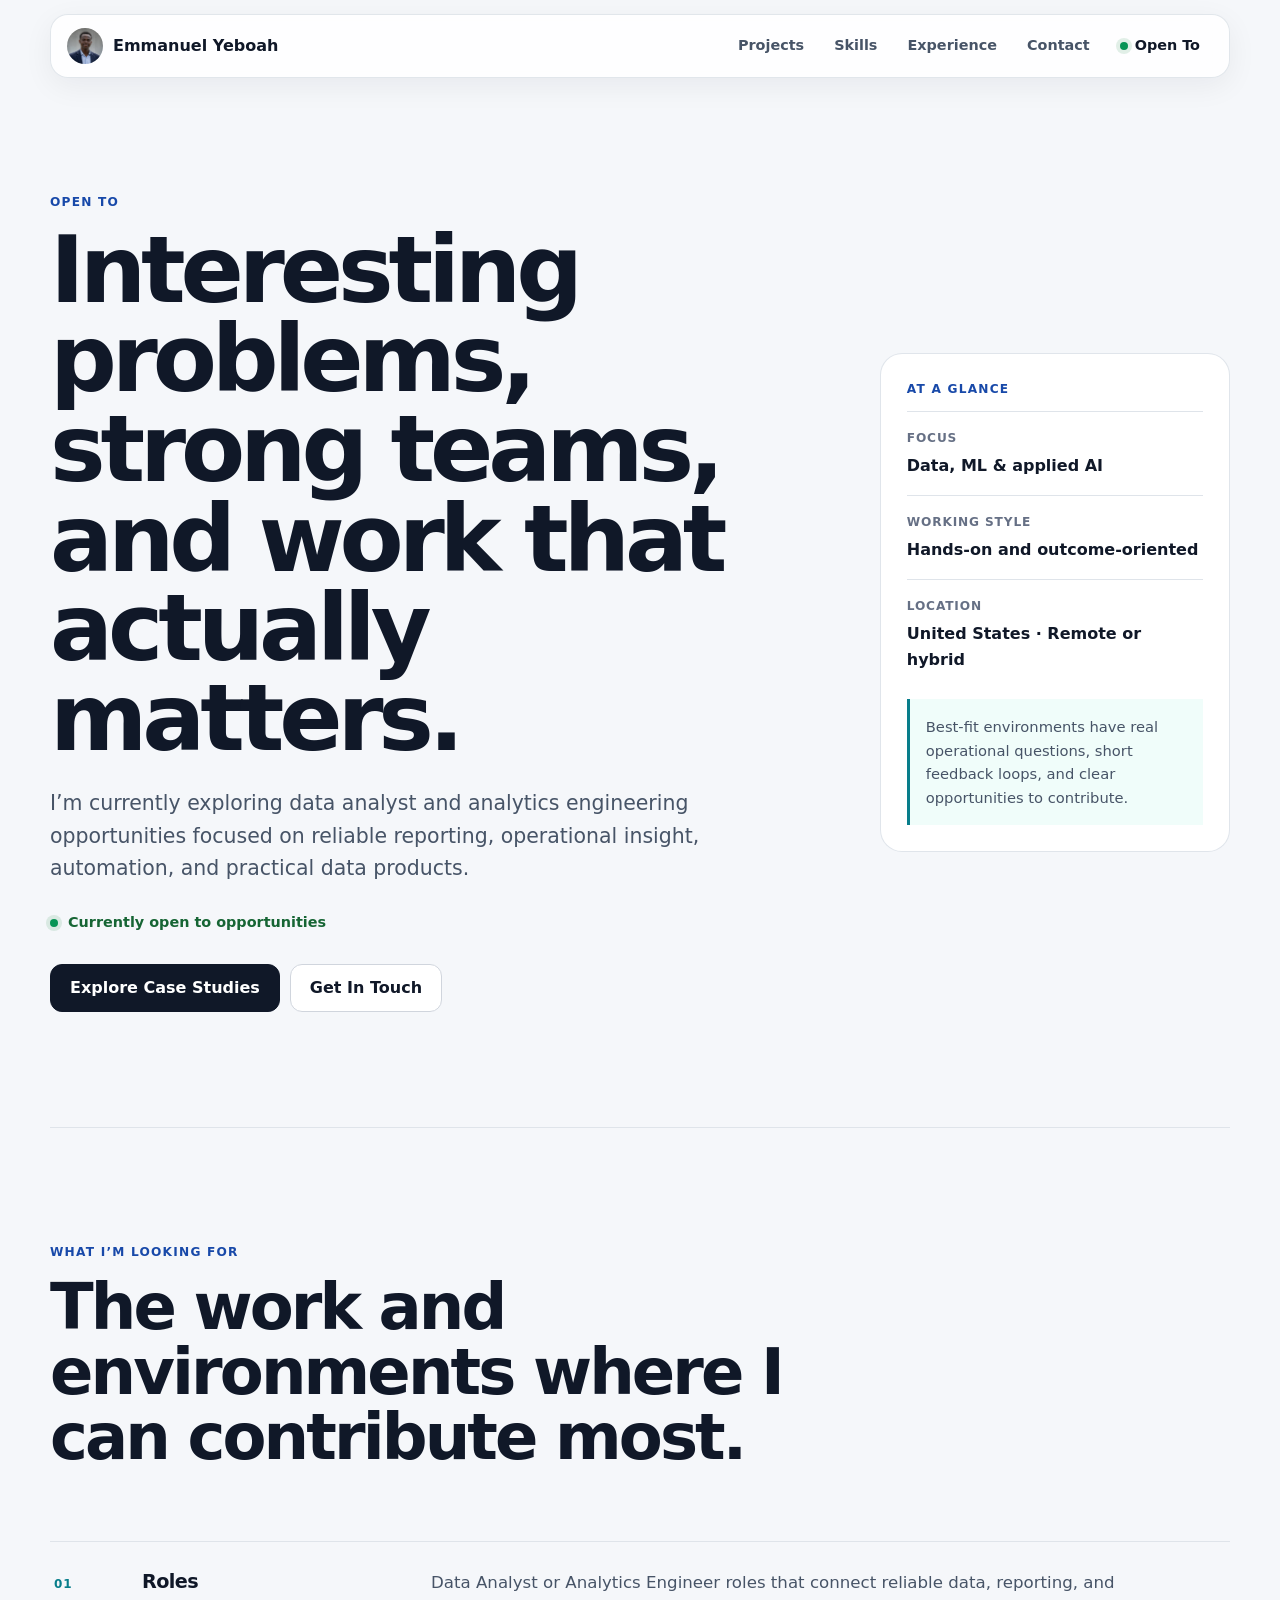
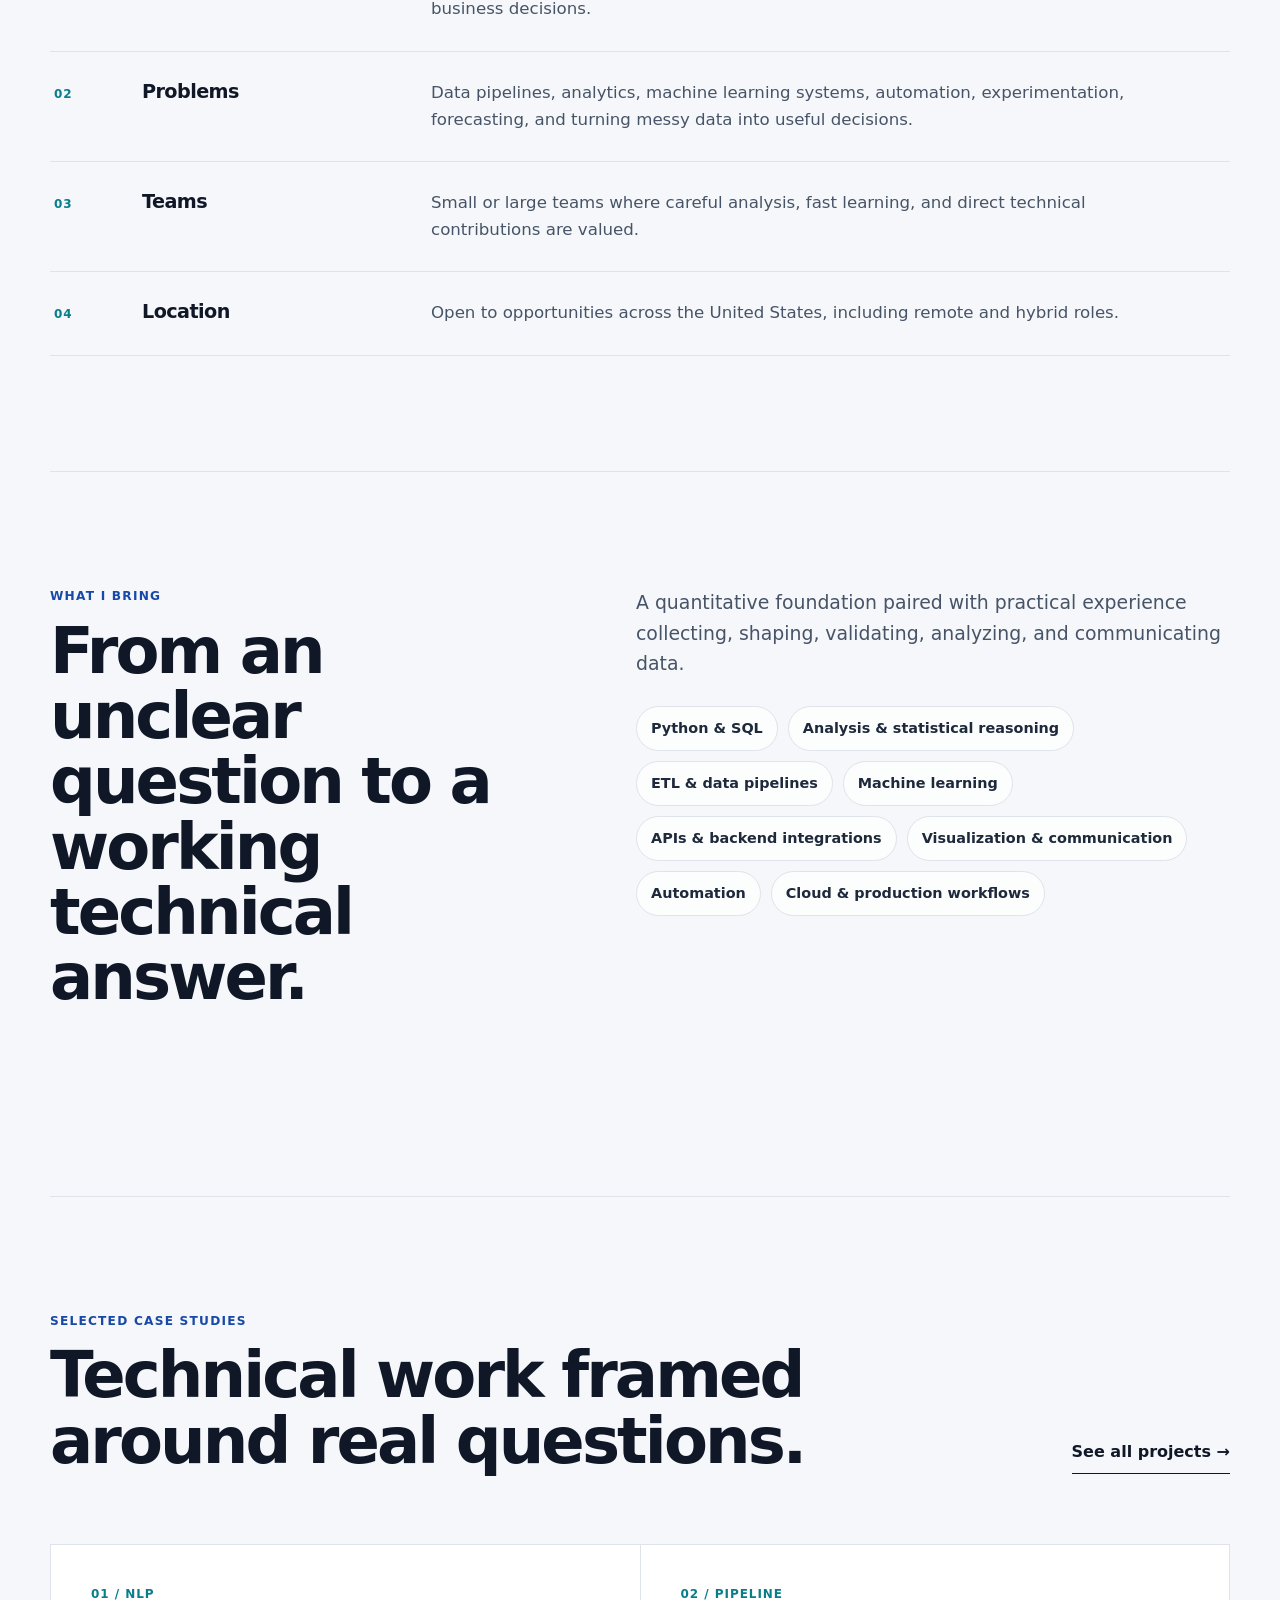
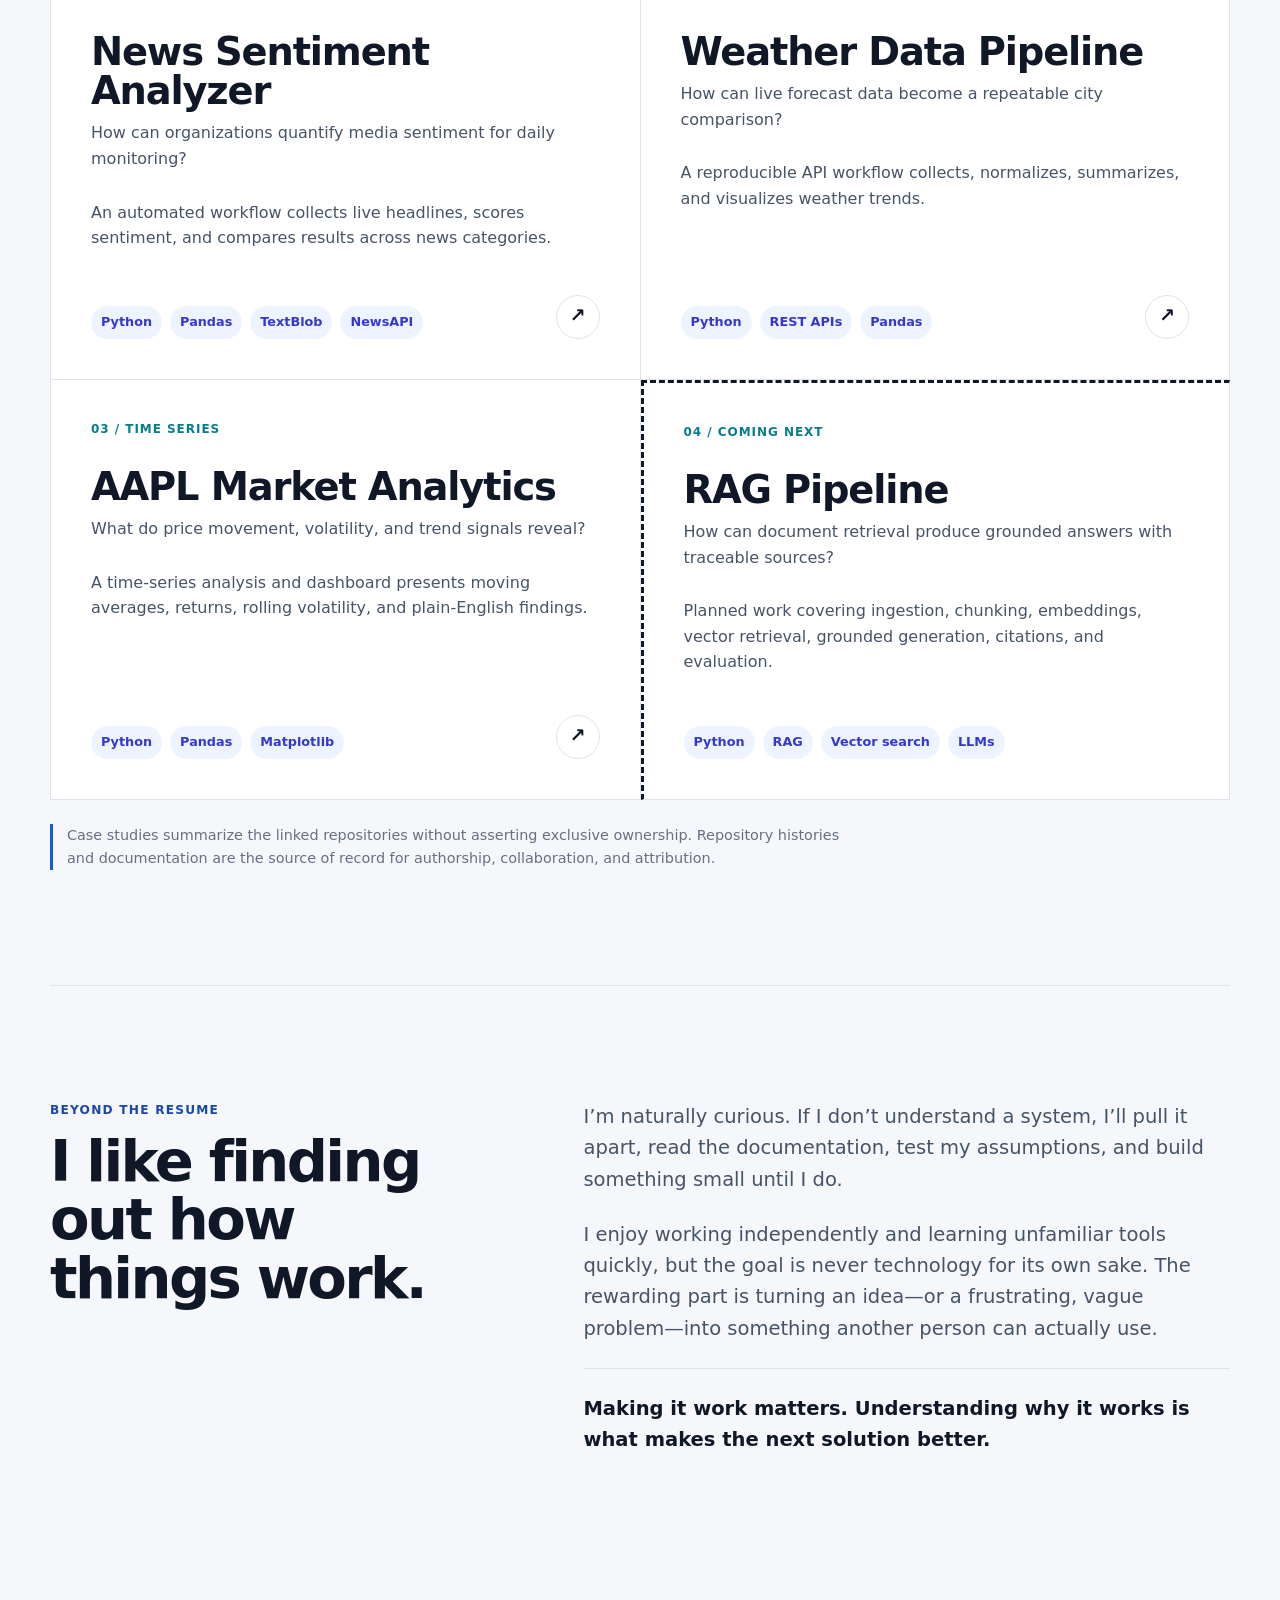
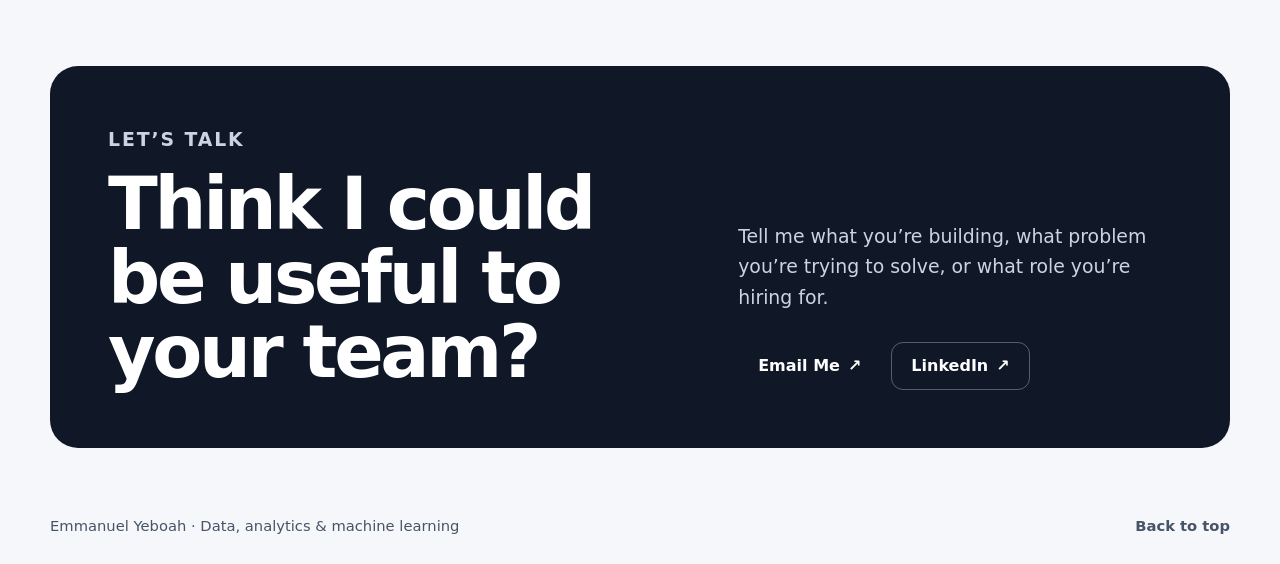
==== commit 3f0c277b: "feat: refresh portfolio visual design" ====
--- a/open-to.html
+++ b/open-to.html
@@ -6,13 +6,13 @@
     <meta name="description" content="The data, analytics, and machine learning opportunities Emmanuel Yeboah is currently open to." />
     <meta name="theme-color" content="#f8fafc" />
     <title>Open To Opportunities | Emmanuel Yeboah</title>
-    <link rel="preload" as="image" href="assets/github-profile.jpg" />
+    <link rel="preload" as="image" href="assets/professional-headshot.png" />
     <link rel="stylesheet" href="styles.css" />
   </head>
   <body class="open-to-page">
     <header class="site-header">
       <a class="brand" href="index.html" aria-label="Emmanuel Yeboah home">
-        <span class="brand-mark"><img src="assets/github-profile.jpg" alt="" aria-hidden="true" /></span>
+        <span class="brand-mark"><img src="assets/professional-headshot.png" alt="" aria-hidden="true" /></span>
         <span>Emmanuel Yeboah</span>
       </a>
       <nav class="nav-links" aria-label="Primary navigation">
--- a/styles.css
+++ b/styles.css
@@ -976,3 +976,295 @@
     padding: 24px;
   }
 }
+
+/* 2026 visual refresh */
+:root {
+  --bg: #f5f7fa;
+  --surface: #ffffff;
+  --surface-soft: #eef2f7;
+  --ink: #101828;
+  --muted: #475467;
+  --soft: #667085;
+  --line: #dfe4ea;
+  --blue: #175cd3;
+  --blue-dark: #1849a9;
+  --teal: #087e8b;
+  --green: #079455;
+  --shadow: 0 18px 50px rgba(16, 24, 40, 0.07);
+}
+
+body,
+.open-to-page {
+  background: var(--bg);
+}
+
+body::before {
+  display: none;
+}
+
+.site-header {
+  top: 14px;
+  min-height: 64px;
+  margin-top: 14px;
+  padding: 0 12px 0 16px;
+  border: 1px solid rgba(223, 228, 234, 0.92);
+  border-radius: 18px;
+  background: rgba(255, 255, 255, 0.86);
+  box-shadow: 0 8px 30px rgba(16, 24, 40, 0.06);
+}
+
+.brand-mark {
+  width: 36px;
+  height: 36px;
+  border: 0;
+  box-shadow: none;
+}
+
+.nav-links {
+  border: 0;
+  background: transparent;
+}
+
+.nav-links a {
+  font-weight: 650;
+}
+
+.nav-links a:hover,
+.nav-links a:focus-visible {
+  background: var(--surface-soft);
+  color: var(--ink);
+}
+
+.hero {
+  min-height: min(820px, calc(100vh - 92px));
+  grid-template-columns: minmax(0, 1.15fr) minmax(360px, 0.68fr);
+  padding: clamp(76px, 9vw, 124px) 0;
+}
+
+h1 {
+  max-width: 820px;
+  font-size: clamp(3.4rem, 6.4vw, 6.5rem);
+  letter-spacing: -0.055em;
+  line-height: 0.96;
+}
+
+h2 {
+  letter-spacing: -0.045em;
+}
+
+.eyebrow,
+.card-label,
+.project-topline span,
+.timeline span {
+  letter-spacing: 0.1em;
+}
+
+.hero-intro {
+  max-width: 610px;
+  line-height: 1.75;
+}
+
+.button {
+  min-height: 48px;
+  padding: 0 19px;
+  border-color: #d0d5dd;
+  background: var(--surface);
+  border-radius: 12px;
+  font-weight: 700;
+}
+
+.button-primary {
+  border-color: var(--ink);
+  background: var(--ink);
+}
+
+.hero-card,
+.project-card,
+.proof-strip article,
+.skills-grid article,
+.timeline article,
+.open-brief {
+  border-color: rgba(223, 228, 234, 0.95);
+  border-radius: 22px;
+  background: var(--surface);
+  box-shadow: none;
+}
+
+.hero-card {
+  gap: 20px;
+  padding: 30px;
+  box-shadow: var(--shadow);
+}
+
+.headshot {
+  width: 148px;
+  border-radius: 20px;
+  box-shadow: 0 10px 30px rgba(16, 24, 40, 0.12);
+}
+
+.hero-card h2 {
+  font-size: clamp(1.45rem, 2vw, 2rem);
+  line-height: 1.08;
+}
+
+.contributor-note,
+.credential-note {
+  border-color: #c7d7fe;
+  background: #f5f8ff;
+}
+
+.metric-grid div {
+  min-height: 96px;
+  border-color: var(--line);
+  background: var(--bg);
+}
+
+.proof-strip {
+  gap: 0;
+  padding-bottom: 112px;
+}
+
+.proof-strip article {
+  border-width: 1px 0 1px 1px;
+  border-radius: 0;
+  padding: 28px;
+}
+
+.proof-strip article:first-child {
+  border-radius: 18px 0 0 18px;
+}
+
+.proof-strip article:last-child {
+  border-right-width: 1px;
+  border-radius: 0 18px 18px 0;
+}
+
+.split-section,
+.open-section {
+  border-color: var(--line);
+}
+
+.section-heading {
+  max-width: 820px;
+}
+
+.project-grid {
+  gap: 20px;
+}
+
+.project-card {
+  padding: clamp(24px, 3vw, 34px);
+  transition: transform 180ms ease, box-shadow 180ms ease, border-color 180ms ease;
+}
+
+.project-card:hover {
+  transform: translateY(-4px);
+  border-color: #cbd5e1;
+  box-shadow: var(--shadow);
+}
+
+.project-card-feature {
+  background: var(--ink);
+  color: #ffffff;
+}
+
+.project-card-feature .project-summary,
+.project-card-feature .project-details dd {
+  color: #d0d5dd;
+}
+
+.project-card-feature .project-details div {
+  border-color: #344054;
+}
+
+.project-card-feature .project-details dt {
+  color: #ffffff;
+}
+
+.project-card-feature .project-topline span,
+.project-card-feature .project-topline a {
+  color: #84adff;
+}
+
+.project-card-upcoming,
+.selected-project-upcoming {
+  background: #f2f4f7;
+}
+
+.tags li {
+  border: 0;
+  background: #eef4ff;
+  color: #3538cd;
+  font-weight: 700;
+}
+
+.project-card-feature .tags li {
+  background: #344054;
+  color: #eaecf0;
+}
+
+.skills-grid article {
+  min-height: 150px;
+}
+
+.skills-grid h3 {
+  color: var(--ink);
+}
+
+.contact-section {
+  border: 0;
+  border-radius: 28px;
+  background: var(--ink);
+  box-shadow: none;
+}
+
+.open-brief,
+.selected-projects article {
+  background: var(--surface);
+}
+
+@media (max-width: 900px) {
+  .site-header {
+    top: 0;
+    margin-top: 0;
+    padding: 14px;
+    border-radius: 0 0 18px 18px;
+  }
+
+  .proof-strip {
+    gap: 12px;
+  }
+
+  .proof-strip article,
+  .proof-strip article:first-child,
+  .proof-strip article:last-child {
+    border: 1px solid var(--line);
+    border-radius: 18px;
+  }
+
+  .hero,
+  .open-hero {
+    min-height: auto;
+    grid-template-columns: 1fr;
+  }
+
+  .hero-card {
+    width: 100%;
+  }
+}
+
+@media (max-width: 560px) {
+  h1,
+  .open-hero h1 {
+    font-size: clamp(2.75rem, 14vw, 4.15rem);
+  }
+
+  .hero {
+    gap: 44px;
+    padding: 64px 0 76px;
+  }
+
+  .hero-card {
+    padding: 22px;
+  }
+}
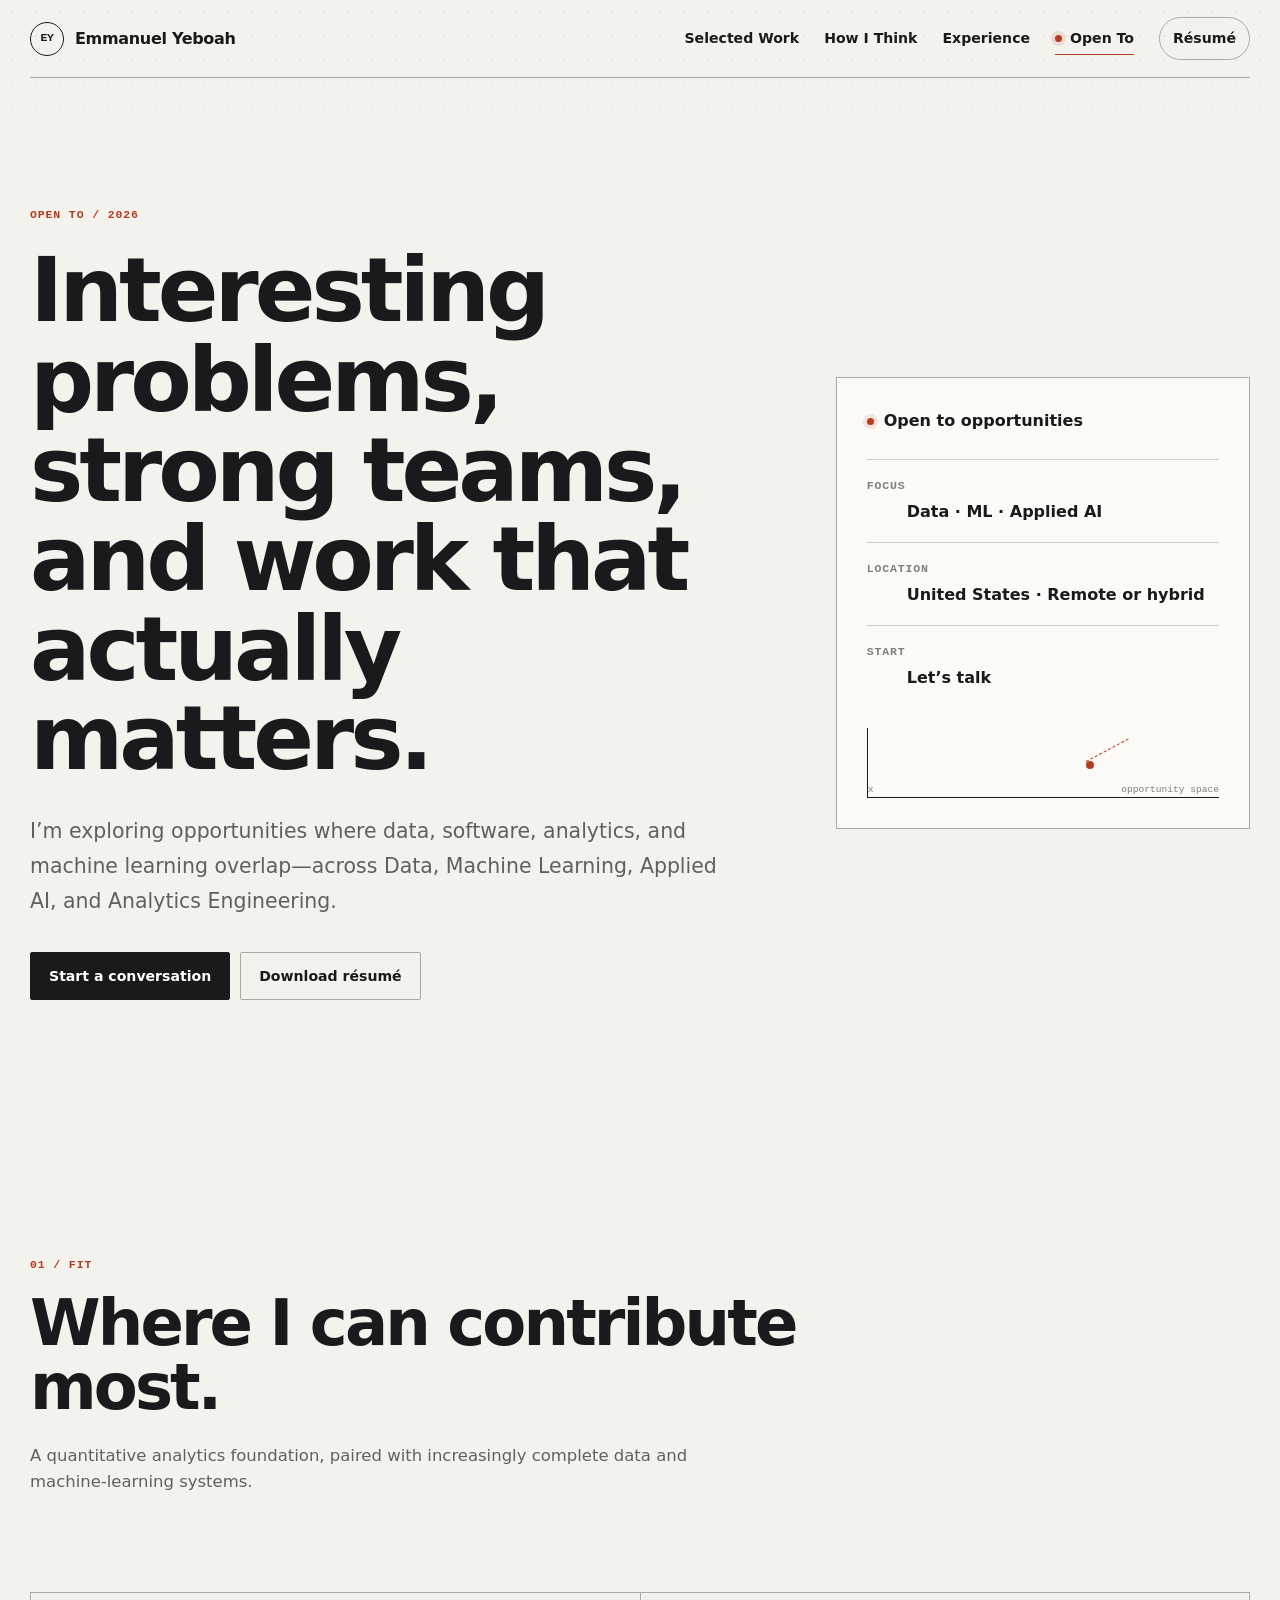
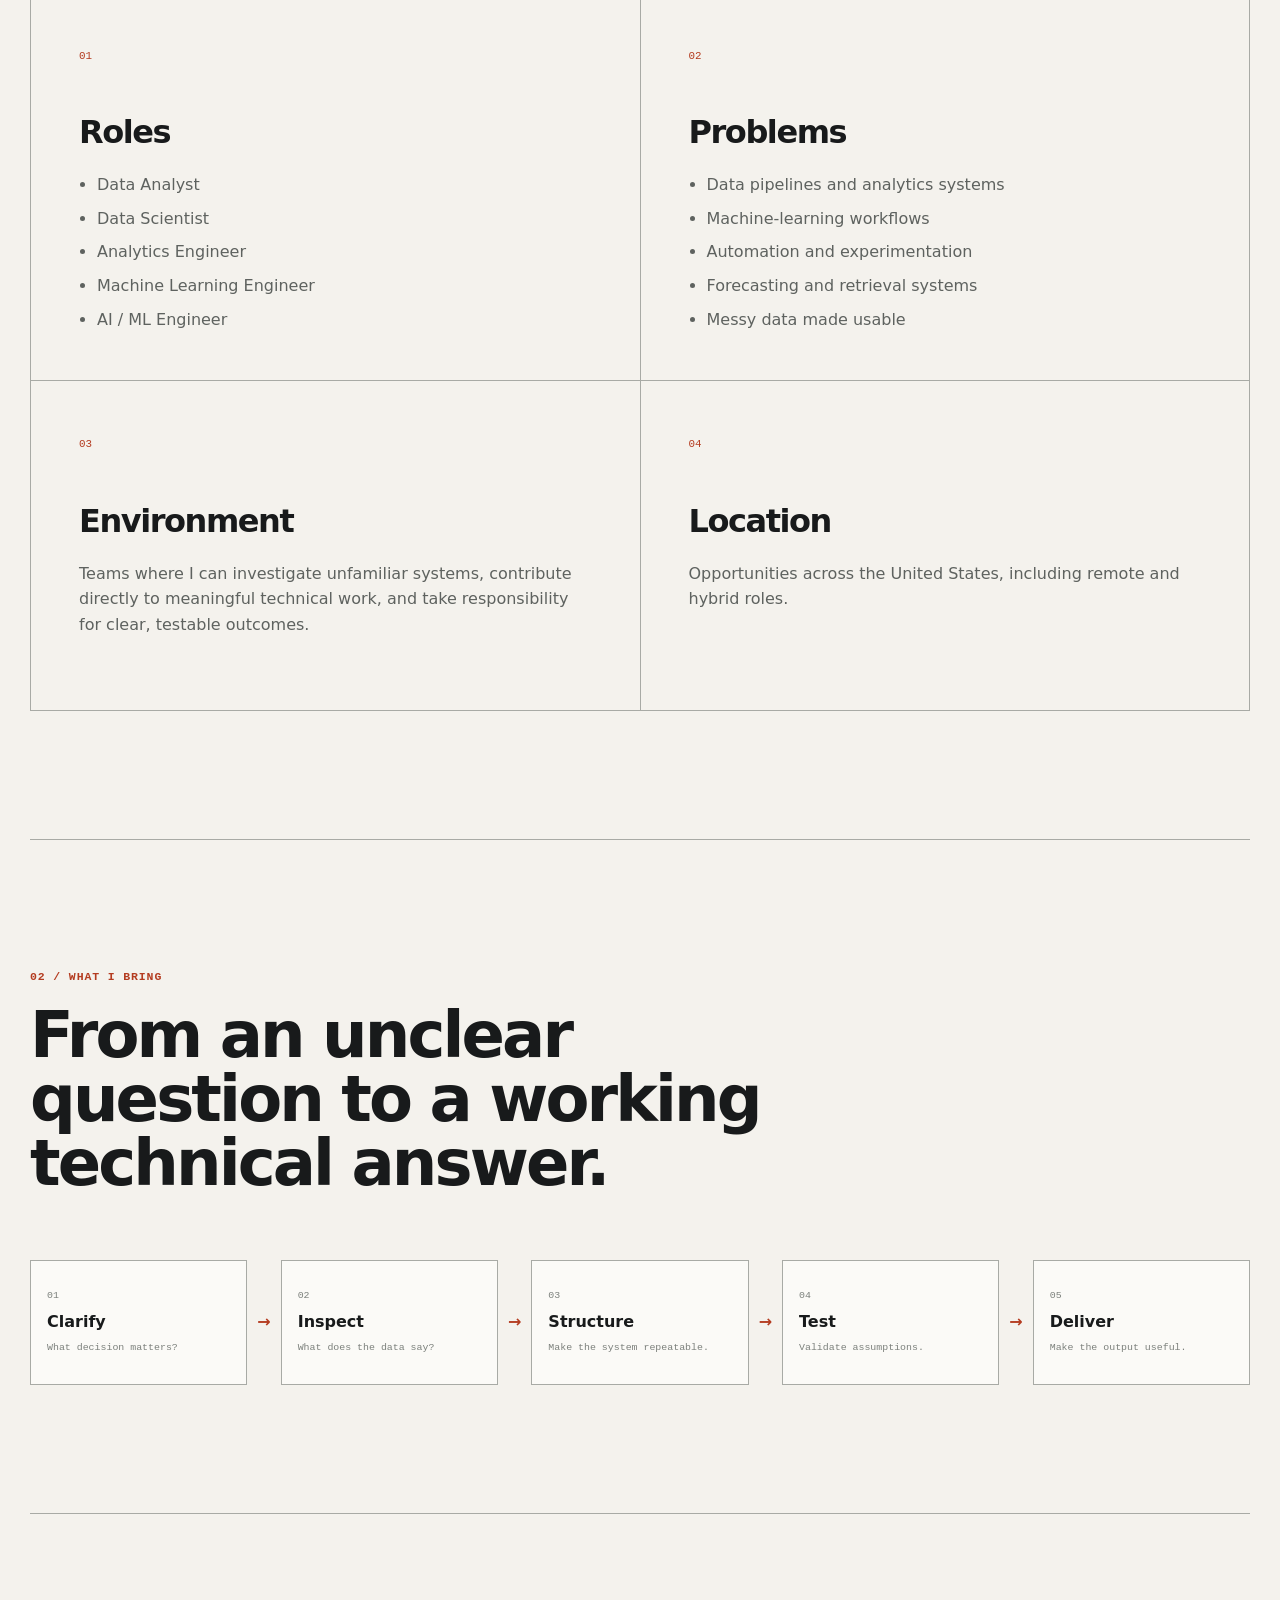
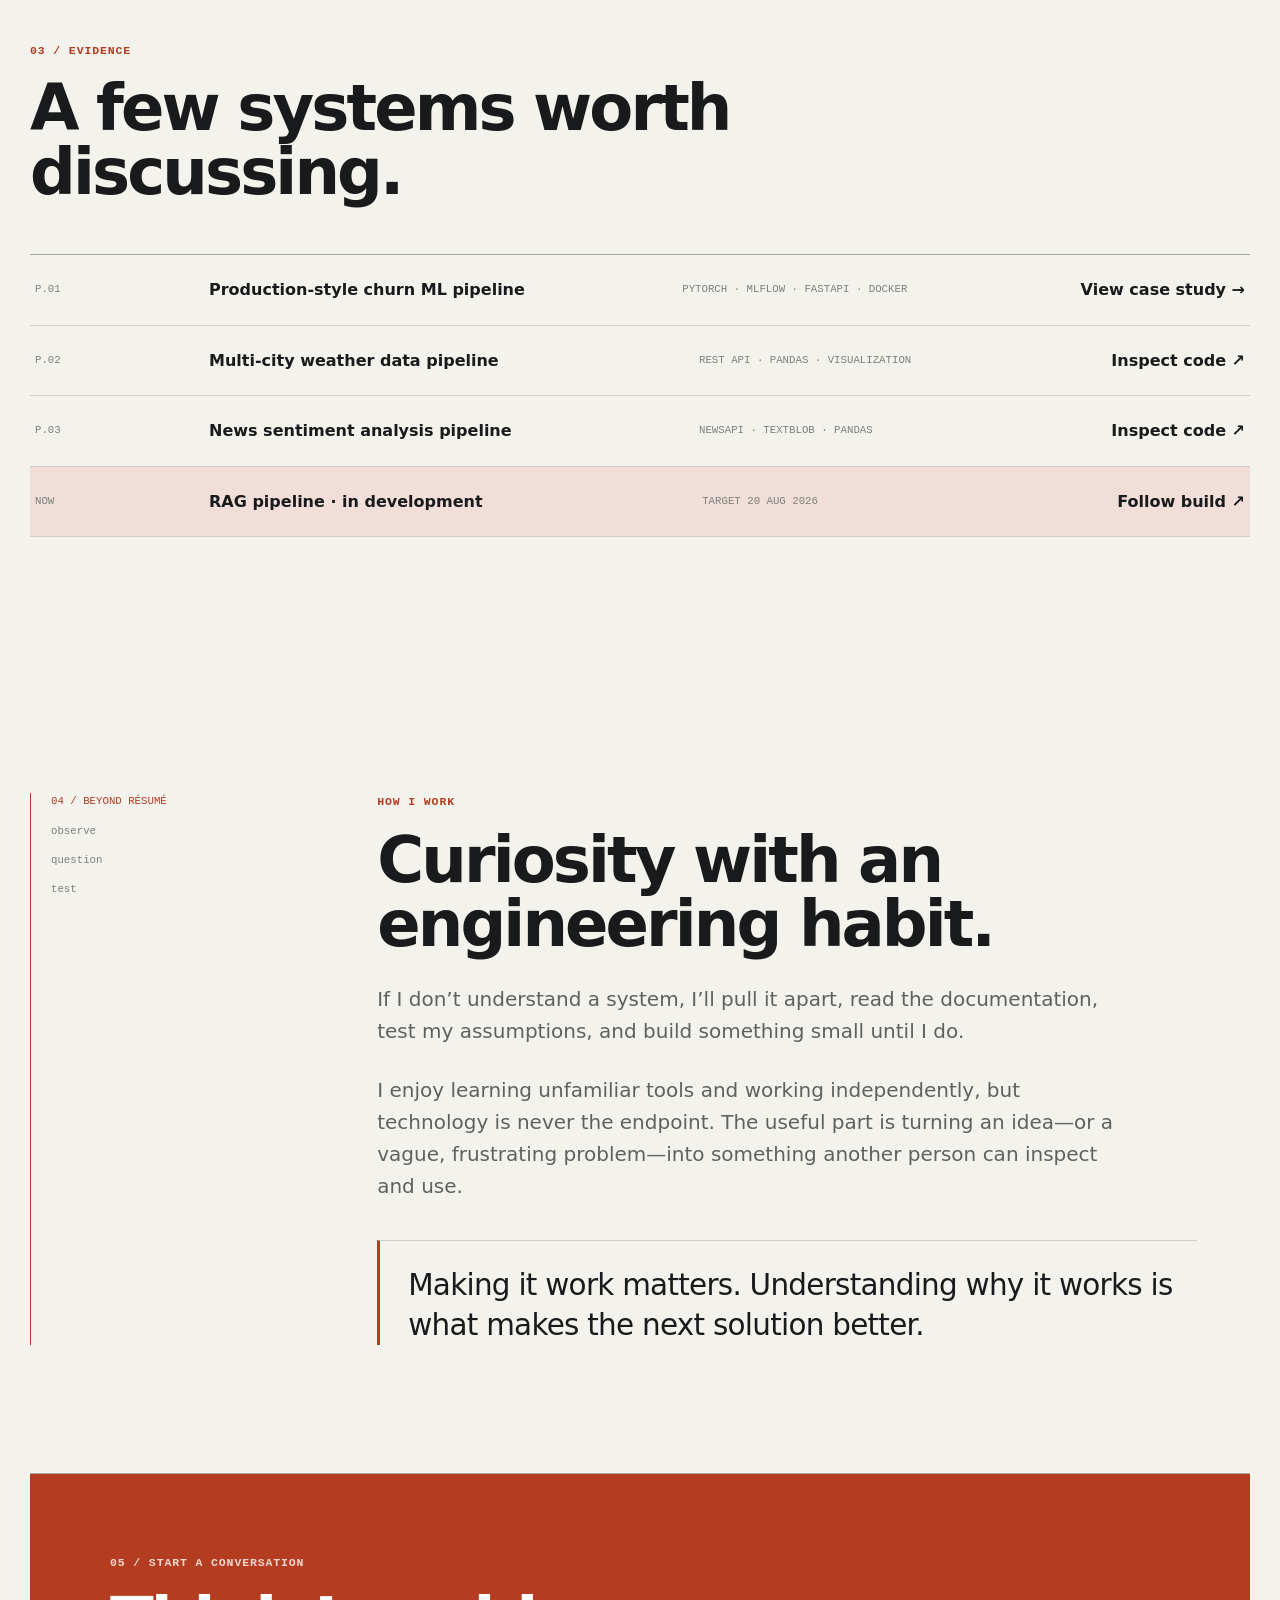
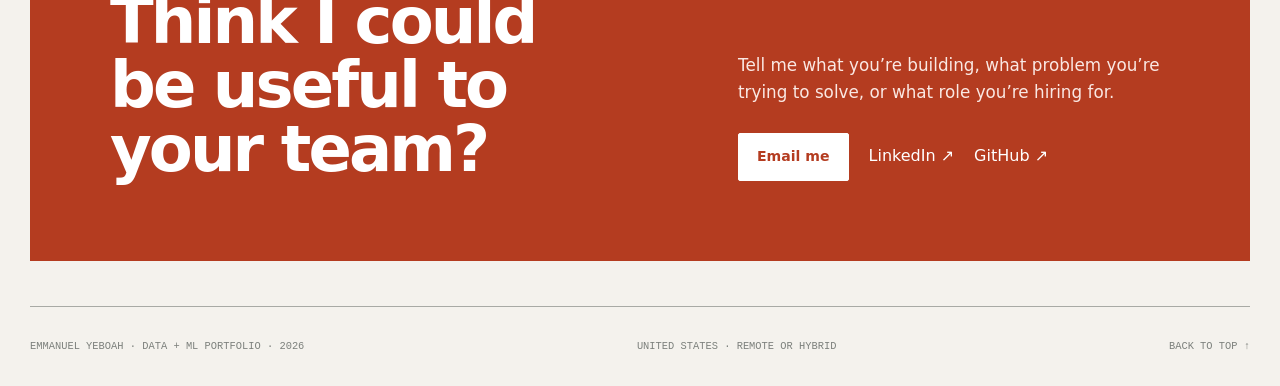
==== commit c0f89ee3: "feat: publish data and ML portfolio redesign" ====
--- a/open-to.html
+++ b/open-to.html
@@ -3,151 +3,83 @@
   <head>
     <meta charset="utf-8" />
     <meta name="viewport" content="width=device-width, initial-scale=1" />
-    <meta name="description" content="The data, analytics, and machine learning opportunities Emmanuel Yeboah is currently open to." />
-    <meta name="theme-color" content="#f8fafc" />
+    <meta name="description" content="Emmanuel Yeboah is open to data, machine learning, applied AI, and analytics engineering opportunities in the United States." />
+    <meta name="theme-color" content="#f4f2ed" />
+    <meta property="og:title" content="Open To Opportunities | Emmanuel Yeboah" />
+    <meta property="og:description" content="Data, machine learning, applied AI, and analytics engineering opportunities." />
+    <meta property="og:type" content="website" />
+    <meta property="og:url" content="https://mannyyebz.github.io/open-to.html" />
+    <meta property="og:image" content="https://mannyyebz.github.io/assets/professional-headshot.png" />
     <title>Open To Opportunities | Emmanuel Yeboah</title>
-    <link rel="preload" as="image" href="assets/professional-headshot.png" />
+    <link rel="icon" href="assets/professional-headshot.png" />
     <link rel="stylesheet" href="styles.css" />
   </head>
-  <body class="open-to-page">
+  <body class="open-page">
+    <a class="skip-link" href="#content">Skip to content</a>
     <header class="site-header">
-      <a class="brand" href="index.html" aria-label="Emmanuel Yeboah home">
-        <span class="brand-mark"><img src="assets/professional-headshot.png" alt="" aria-hidden="true" /></span>
-        <span>Emmanuel Yeboah</span>
-      </a>
+      <a class="brand" href="index.html" aria-label="Emmanuel Yeboah, home"><span class="brand-initials" aria-hidden="true">EY</span><span>Emmanuel Yeboah</span></a>
       <nav class="nav-links" aria-label="Primary navigation">
-        <a href="index.html#projects">Projects</a>
-        <a href="index.html#skills">Skills</a>
+        <a href="index.html#work">Selected Work</a>
+        <a href="index.html#approach">How I Think</a>
         <a href="index.html#experience">Experience</a>
-        <a href="#contact">Contact</a>
-        <a class="nav-open-to" href="#top" aria-current="page"><span aria-hidden="true"></span>Open To</a>
+        <a class="nav-open-to active" href="#top" aria-current="page"><span aria-hidden="true"></span>Open To</a>
+        <a class="nav-resume" href="assets/emmanuel-yeboah-resume.pdf" download>Résumé</a>
       </nav>
     </header>
 
-    <main id="top">
-      <section class="open-hero section-shell" aria-labelledby="open-title">
-        <div class="open-hero-copy">
-          <p class="eyebrow">Open to</p>
+    <main id="content">
+      <section class="open-hero section-shell" id="top" aria-labelledby="open-title">
+        <div>
+          <p class="kicker">Open to / 2026</p>
           <h1 id="open-title">Interesting problems, strong teams, and work that actually matters.</h1>
-          <p class="open-intro">
-            I’m currently exploring data analyst and analytics engineering opportunities focused
-            on reliable reporting, operational insight, automation, and practical data products.
-          </p>
-          <div class="availability" role="status">
-            <span aria-hidden="true"></span>
-            Currently open to opportunities
-          </div>
-          <div class="hero-actions" aria-label="Primary actions">
-            <a class="button button-primary" href="#selected-work">Explore Case Studies</a>
-            <a class="button" href="#contact">Get In Touch</a>
-          </div>
+          <p class="hero-intro">I’m exploring opportunities where data, software, analytics, and machine learning overlap—across Data, Machine Learning, Applied AI, and Analytics Engineering.</p>
+          <div class="hero-actions"><a class="button button-primary" href="mailto:mannyyebz@gmail.com">Start a conversation</a><a class="button" href="assets/emmanuel-yeboah-resume.pdf" download>Download résumé</a></div>
         </div>
-        <aside class="open-brief" aria-label="Opportunity snapshot">
-          <p class="card-label">At a glance</p>
-          <ol>
-            <li><span>Focus</span><strong>Data, ML &amp; applied AI</strong></li>
-            <li><span>Working style</span><strong>Hands-on and outcome-oriented</strong></li>
-            <li><span>Location</span><strong>United States · Remote or hybrid</strong></li>
-          </ol>
-          <p class="open-brief-note">Best-fit environments have real operational questions, short feedback loops, and clear opportunities to contribute.</p>
+        <aside class="availability-card" aria-label="Current availability">
+          <div class="availability-heading"><span aria-hidden="true"></span><strong>Open to opportunities</strong></div>
+          <dl><div><dt>Focus</dt><dd>Data · ML · Applied AI</dd></div><div><dt>Location</dt><dd>United States · Remote or hybrid</dd></div><div><dt>Start</dt><dd>Let’s talk</dd></div></dl>
+          <div class="availability-coordinate" aria-hidden="true"><span>x</span><i></i><span>opportunity space</span></div>
         </aside>
       </section>
 
-      <section class="section-shell open-section" aria-labelledby="looking-for-title">
-        <div class="open-section-heading">
-          <p class="eyebrow">What I’m looking for</p>
-          <h2 id="looking-for-title">The work and environments where I can contribute most.</h2>
-        </div>
-        <div class="criteria-list">
-          <article><p class="criteria-number">01</p><h3>Roles</h3><p>Data Analyst or Analytics Engineer roles that connect reliable data, reporting, and business decisions.</p></article>
-          <article><p class="criteria-number">02</p><h3>Problems</h3><p>Data pipelines, analytics, machine learning systems, automation, experimentation, forecasting, and turning messy data into useful decisions.</p></article>
-          <article><p class="criteria-number">03</p><h3>Teams</h3><p>Small or large teams where careful analysis, fast learning, and direct technical contributions are valued.</p></article>
-          <article><p class="criteria-number">04</p><h3>Location</h3><p>Open to opportunities across the United States, including remote and hybrid roles.</p></article>
+      <section class="opportunity-section section-shell" aria-labelledby="opportunity-title">
+        <div class="section-intro"><p class="section-index">01 / Fit</p><h2 id="opportunity-title">Where I can contribute most.</h2><p>A quantitative analytics foundation, paired with increasingly complete data and machine-learning systems.</p></div>
+        <div class="opportunity-grid">
+          <article><span>01</span><h3>Roles</h3><ul><li>Data Analyst</li><li>Data Scientist</li><li>Analytics Engineer</li><li>Machine Learning Engineer</li><li>AI / ML Engineer</li></ul></article>
+          <article><span>02</span><h3>Problems</h3><ul><li>Data pipelines and analytics systems</li><li>Machine-learning workflows</li><li>Automation and experimentation</li><li>Forecasting and retrieval systems</li><li>Messy data made usable</li></ul></article>
+          <article><span>03</span><h3>Environment</h3><p>Teams where I can investigate unfamiliar systems, contribute directly to meaningful technical work, and take responsibility for clear, testable outcomes.</p></article>
+          <article><span>04</span><h3>Location</h3><p>Opportunities across the United States, including remote and hybrid roles.</p></article>
         </div>
       </section>
 
-      <section class="section-shell open-section bring-section" aria-labelledby="bring-title">
-        <div class="open-section-heading">
-          <p class="eyebrow">What I bring</p>
-          <h2 id="bring-title">From an unclear question to a working technical answer.</h2>
-        </div>
-        <div class="capability-layout">
-          <p class="capability-lead">A quantitative foundation paired with practical experience collecting, shaping, validating, analyzing, and communicating data.</p>
-          <ul class="capability-list" aria-label="Core capabilities">
-            <li>Python &amp; SQL</li>
-            <li>Analysis &amp; statistical reasoning</li>
-            <li>ETL &amp; data pipelines</li>
-            <li>Machine learning</li>
-            <li>APIs &amp; backend integrations</li>
-            <li>Visualization &amp; communication</li>
-            <li>Automation</li>
-            <li>Cloud &amp; production workflows</li>
-          </ul>
+      <section class="bring-section section-shell" aria-labelledby="bring-title">
+        <div><p class="section-index">02 / What I bring</p><h2 id="bring-title">From an unclear question to a working technical answer.</h2></div>
+        <div class="bring-flow" role="img" aria-label="Work approach: clarify, inspect, structure, test, deliver">
+          <div><span>01</span><strong>Clarify</strong><small>What decision matters?</small></div><b>→</b><div><span>02</span><strong>Inspect</strong><small>What does the data say?</small></div><b>→</b><div><span>03</span><strong>Structure</strong><small>Make the system repeatable.</small></div><b>→</b><div><span>04</span><strong>Test</strong><small>Validate assumptions.</small></div><b>→</b><div><span>05</span><strong>Deliver</strong><small>Make the output useful.</small></div>
         </div>
       </section>
 
-      <section class="section-shell open-section" id="selected-work" aria-labelledby="work-title">
-        <div class="open-section-heading work-heading">
-          <div><p class="eyebrow">Selected case studies</p><h2 id="work-title">Technical work framed around real questions.</h2></div>
-          <a class="text-link" href="index.html#projects">See all projects <span aria-hidden="true">→</span></a>
-        </div>
-        <div class="selected-projects">
-          <article>
-            <div class="project-index">01 / NLP</div>
-            <div><h3>News Sentiment Analyzer</h3><p class="project-question">How can organizations quantify media sentiment for daily monitoring?</p></div>
-            <p>An automated workflow collects live headlines, scores sentiment, and compares results across news categories.</p>
-            <div><ul class="tags"><li>Python</li><li>Pandas</li><li>TextBlob</li><li>NewsAPI</li></ul><a class="project-arrow" href="https://github.com/MannyYebz/news-sentiment-analyzer" aria-label="View News Sentiment Analyzer on GitHub">↗</a></div>
-          </article>
-          <article>
-            <div class="project-index">02 / PIPELINE</div>
-            <div><h3>Weather Data Pipeline</h3><p class="project-question">How can live forecast data become a repeatable city comparison?</p></div>
-            <p>A reproducible API workflow collects, normalizes, summarizes, and visualizes weather trends.</p>
-            <div><ul class="tags"><li>Python</li><li>REST APIs</li><li>Pandas</li></ul><a class="project-arrow" href="https://github.com/MannyYebz/weather-data-pipeline" aria-label="View Weather Data Pipeline on GitHub">↗</a></div>
-          </article>
-          <article>
-            <div class="project-index">03 / TIME SERIES</div>
-            <div><h3>AAPL Market Analytics</h3><p class="project-question">What do price movement, volatility, and trend signals reveal?</p></div>
-            <p>A time-series analysis and dashboard presents moving averages, returns, rolling volatility, and plain-English findings.</p>
-            <div><ul class="tags"><li>Python</li><li>Pandas</li><li>Matplotlib</li></ul><a class="project-arrow" href="https://github.com/MannyYebz/stock_market_analytics" aria-label="View AAPL Market Analytics on GitHub">↗</a></div>
-          </article>
-          <article class="selected-project-upcoming">
-            <div class="project-index">04 / COMING NEXT</div>
-            <div><h3>RAG Pipeline</h3><p class="project-question">How can document retrieval produce grounded answers with traceable sources?</p></div>
-            <p>Planned work covering ingestion, chunking, embeddings, vector retrieval, grounded generation, citations, and evaluation.</p>
-            <div><ul class="tags"><li>Python</li><li>RAG</li><li>Vector search</li><li>LLMs</li></ul></div>
-          </article>
-        </div>
-        <p class="attribution-note open-attribution">
-          Case studies summarize the linked repositories without asserting exclusive ownership.
-          Repository histories and documentation are the source of record for authorship,
-          collaboration, and attribution.
-        </p>
-      </section>
-
-      <section class="section-shell open-section personal-section" aria-labelledby="personal-title">
-        <div><p class="eyebrow">Beyond the resume</p><h2 id="personal-title">I like finding out how things work.</h2></div>
-        <div class="personal-copy">
-          <p>I’m naturally curious. If I don’t understand a system, I’ll pull it apart, read the documentation, test my assumptions, and build something small until I do.</p>
-          <p>I enjoy working independently and learning unfamiliar tools quickly, but the goal is never technology for its own sake. The rewarding part is turning an idea—or a frustrating, vague problem—into something another person can actually use.</p>
-          <p class="personal-emphasis">Making it work matters. Understanding why it works is what makes the next solution better.</p>
+      <section class="proof-section section-shell" aria-labelledby="proof-title">
+        <div class="compact-heading"><p class="section-index">03 / Evidence</p><h2 id="proof-title">A few systems worth discussing.</h2></div>
+        <div class="proof-list">
+          <a href="index.html#work"><span>P.01</span><strong>Production-style churn ML pipeline</strong><em>PyTorch · MLflow · FastAPI · Docker</em><b>View case study →</b></a>
+          <a href="https://github.com/MannyYebz/weather-data-pipeline"><span>P.02</span><strong>Multi-city weather data pipeline</strong><em>REST API · pandas · visualization</em><b>Inspect code ↗</b></a>
+          <a href="https://github.com/MannyYebz/news-sentiment-analyzer"><span>P.03</span><strong>News sentiment analysis pipeline</strong><em>NewsAPI · TextBlob · pandas</em><b>Inspect code ↗</b></a>
+          <a class="proof-building" href="https://github.com/MannyYebz/rag-project"><span>NOW</span><strong>RAG pipeline · in development</strong><em>Target 20 Aug 2026</em><b>Follow build ↗</b></a>
         </div>
       </section>
 
-      <section class="contact-section open-contact section-shell" id="contact" aria-labelledby="contact-title">
-        <div><p class="eyebrow">Let’s talk</p><h2 id="contact-title">Think I could be useful to your team?</h2></div>
-        <div>
-          <p>Tell me what you’re building, what problem you’re trying to solve, or what role you’re hiring for.</p>
-          <div class="hero-actions">
-            <a class="button button-primary" href="mailto:mannyyebz@gmail.com">Email Me <span aria-hidden="true">↗</span></a>
-            <a class="button" href="https://linkedin.com/in/emmanuel-yeboah-1a095a162/">LinkedIn <span aria-hidden="true">↗</span></a>
-          </div>
-        </div>
+      <section class="beyond-section section-shell" aria-labelledby="beyond-title">
+        <div class="margin-note" aria-hidden="true"><span>04 / Beyond résumé</span><i>observe</i><i>question</i><i>test</i></div>
+        <div><p class="section-index">How I work</p><h2 id="beyond-title">Curiosity with an engineering habit.</h2><p>If I don’t understand a system, I’ll pull it apart, read the documentation, test my assumptions, and build something small until I do.</p><p>I enjoy learning unfamiliar tools and working independently, but technology is never the endpoint. The useful part is turning an idea—or a vague, frustrating problem—into something another person can inspect and use.</p><blockquote>Making it work matters. Understanding why it works is what makes the next solution better.</blockquote></div>
+      </section>
+
+      <section class="contact-section section-shell" id="contact" aria-labelledby="contact-title">
+        <div><p class="section-index">05 / Start a conversation</p><h2 id="contact-title">Think I could be useful to your team?</h2></div>
+        <div><p>Tell me what you’re building, what problem you’re trying to solve, or what role you’re hiring for.</p><div class="contact-actions"><a class="button button-light" href="mailto:mannyyebz@gmail.com">Email me</a><a href="https://linkedin.com/in/emmanuel-yeboah-1a095a162/">LinkedIn ↗</a><a href="https://github.com/MannyYebz">GitHub ↗</a></div></div>
       </section>
     </main>
 
-    <footer class="site-footer">
-      <span>Emmanuel Yeboah &middot; Data, analytics &amp; machine learning</span>
-      <a href="#top">Back to top</a>
-    </footer>
+    <footer class="site-footer"><span>Emmanuel Yeboah · Data + ML portfolio · 2026</span><span>United States · Remote or hybrid</span><a href="#top">Back to top ↑</a></footer>
   </body>
 </html>
--- a/styles.css
+++ b/styles.css
@@ -1,1270 +1,422 @@
 :root {
   color-scheme: light;
-  --bg: #f8fafc;
-  --surface: #ffffff;
-  --surface-soft: #f1f5f9;
-  --ink: #0f172a;
-  --muted: #475569;
-  --soft: #64748b;
-  --line: #dbe4ef;
-  --blue: #2563eb;
-  --blue-dark: #1d4ed8;
-  --teal: #0f766e;
-  --green: #15803d;
-  --shadow: 0 20px 60px rgba(15, 23, 42, 0.08);
-}
-
-* {
-  box-sizing: border-box;
-}
-
-html {
-  scroll-behavior: smooth;
-}
+  --paper: #f4f2ed;
+  --paper-deep: #ebe8e1;
+  --surface: #fbfaf7;
+  --ink: #181a1b;
+  --muted: #5e625f;
+  --soft: #7c807c;
+  --line: #cfcec8;
+  --line-dark: #a8aaa5;
+  --accent: #b43c20;
+  --accent-soft: #f1ded8;
+  --dark: #202422;
+  --mono: "SFMono-Regular", Consolas, "Liberation Mono", monospace;
+  --sans: Inter, ui-sans-serif, system-ui, -apple-system, BlinkMacSystemFont, "Segoe UI", sans-serif;
+  --shell: min(1220px, calc(100% - 56px));
+  --space-section: clamp(88px, 10vw, 148px);
+}
+
+* { box-sizing: border-box; }
+html { scroll-behavior: smooth; }
 
 body {
   margin: 0;
-  background:
-    radial-gradient(circle at 12% 10%, rgba(37, 99, 235, 0.1), transparent 28%),
-    radial-gradient(circle at 88% 4%, rgba(15, 118, 110, 0.1), transparent 24%),
-    linear-gradient(180deg, #f8fafc 0%, #eef4fb 54%, #f8fafc 100%);
+  background: var(--paper);
   color: var(--ink);
-  font-family: Inter, ui-sans-serif, system-ui, -apple-system, BlinkMacSystemFont, "Segoe UI", sans-serif;
+  font-family: var(--sans);
   line-height: 1.6;
+  text-rendering: optimizeLegibility;
 }
 
 body::before {
   content: "";
   position: fixed;
   inset: 0;
+  z-index: -1;
   pointer-events: none;
-  background:
-    linear-gradient(90deg, rgba(15, 23, 42, 0.035) 1px, transparent 1px) 0 0 / 72px 72px,
-    linear-gradient(180deg, rgba(15, 23, 42, 0.03) 1px, transparent 1px) 0 0 / 72px 72px;
-}
-
-a {
-  color: inherit;
-  text-decoration: none;
-}
-
+  opacity: 0.45;
+  background-image: radial-gradient(circle, rgba(24, 26, 27, 0.12) 0.7px, transparent 0.8px);
+  background-size: 24px 24px;
+  mask-image: linear-gradient(to bottom, black, transparent 32%);
+}
+
+img { max-width: 100%; display: block; }
+a { color: inherit; text-decoration: none; }
+h1, h2, h3, p, blockquote, figure, dl, dd { margin-top: 0; }
+h1, h2, h3 { margin-bottom: 0; line-height: 1; letter-spacing: -0.045em; }
+p { margin-bottom: 0; }
+ul { margin: 0; }
+
+:focus-visible {
+  outline: 3px solid var(--accent);
+  outline-offset: 4px;
+}
+
+.skip-link {
+  position: fixed;
+  top: 12px;
+  left: 12px;
+  z-index: 100;
+  padding: 10px 14px;
+  background: var(--ink);
+  color: white;
+  transform: translateY(-150%);
+}
+.skip-link:focus { transform: translateY(0); }
+
+.section-shell,
 .site-header,
-.section-shell,
-.site-footer {
-  width: min(1180px, calc(100% - 40px));
-  margin: 0 auto;
-}
+.site-footer { width: var(--shell); margin-inline: auto; }
 
 .site-header {
-  min-height: 76px;
+  min-height: 78px;
   display: flex;
   align-items: center;
   justify-content: space-between;
-  gap: 24px;
-  position: sticky;
-  top: 0;
-  z-index: 20;
-  background: rgba(248, 250, 252, 0.82);
-  backdrop-filter: blur(16px);
-  border-bottom: 1px solid rgba(219, 228, 239, 0.72);
-}
-
-.brand,
-.nav-links,
-.hero-actions,
-.project-topline,
-.tags,
-.site-footer {
-  display: flex;
+  gap: 28px;
+  border-bottom: 1px solid var(--line-dark);
+}
+
+.brand { display: inline-flex; align-items: center; gap: 11px; font-weight: 750; letter-spacing: -0.02em; }
+.brand-initials {
+  width: 34px;
+  height: 34px;
+  display: grid;
+  place-items: center;
+  border: 1px solid var(--ink);
+  border-radius: 50%;
+  font-family: var(--mono);
+  font-size: 0.72rem;
+}
+
+.nav-links { display: flex; align-items: center; gap: 25px; font-size: 0.88rem; font-weight: 650; }
+.nav-links a { position: relative; padding: 9px 0; }
+.nav-links a::after {
+  content: "";
+  position: absolute;
+  right: 0;
+  bottom: 4px;
+  left: 0;
+  height: 1px;
+  background: var(--accent);
+  transform: scaleX(0);
+  transform-origin: right;
+  transition: transform 180ms ease;
+}
+.nav-links a:hover::after, .nav-links a:focus-visible::after, .nav-links .active::after { transform: scaleX(1); transform-origin: left; }
+.nav-open-to { display: inline-flex; align-items: center; gap: 8px; }
+.nav-open-to > span, .build-status > span, .availability-heading > span {
+  width: 7px;
+  height: 7px;
+  border-radius: 50%;
+  background: var(--accent);
+  box-shadow: 0 0 0 4px rgba(180, 60, 32, 0.12);
+}
+.nav-resume { padding-inline: 13px !important; border: 1px solid var(--line-dark); border-radius: 999px; }
+
+.kicker, .section-index, .project-meta, .tech-line, .visual-label, .status, .project-note,
+.role-meta, .portrait-coordinate, .portrait-caption, .availability-card dt {
+  font-family: var(--mono);
+  font-size: 0.72rem;
+  font-weight: 700;
+  letter-spacing: 0.075em;
+  text-transform: uppercase;
+}
+.kicker, .section-index { color: var(--accent); }
+
+.hero {
+  min-height: calc(100vh - 78px);
+  display: grid;
+  grid-template-columns: minmax(0, 1.2fr) minmax(390px, 0.72fr);
   align-items: center;
-}
-
-.brand {
-  gap: 10px;
-  color: var(--ink);
-  font-weight: 800;
-}
-
-.brand-mark {
-  width: 32px;
-  height: 32px;
-  overflow: hidden;
-  border: 2px solid var(--surface);
-  border-radius: 50%;
-  box-shadow: 0 8px 24px rgba(15, 23, 42, 0.16);
-}
-
-.brand-mark img,
-.headshot {
-  width: 100%;
-  height: 100%;
-  display: block;
-  object-fit: cover;
-}
-
-.nav-links {
-  gap: 6px;
-  padding: 5px;
-  border: 1px solid var(--line);
-  background: rgba(255, 255, 255, 0.7);
-  border-radius: 999px;
-}
-
-.nav-links a {
-  padding: 8px 12px;
-  border-radius: 999px;
-  color: var(--muted);
-  font-size: 0.9rem;
-  font-weight: 700;
-}
-
-.nav-links a:hover,
-.nav-links a:focus-visible {
-  background: var(--ink);
-  color: white;
-  outline: 0;
-}
-
-.nav-links .nav-open-to {
-  display: inline-flex;
-  align-items: center;
-  gap: 7px;
-  color: var(--ink);
-}
-
-.nav-open-to span,
-.availability span {
-  width: 8px;
-  height: 8px;
-  flex: 0 0 auto;
-  border-radius: 50%;
-  background: var(--green);
-  box-shadow: 0 0 0 4px rgba(21, 128, 61, 0.12);
-}
-
-.hero {
-  min-height: calc(100vh - 76px);
-  display: grid;
-  grid-template-columns: minmax(0, 1.05fr) minmax(320px, 0.75fr);
-  align-items: center;
-  gap: clamp(32px, 6vw, 80px);
-  padding: clamp(54px, 8vw, 96px) 0;
-}
-
-.eyebrow,
-.card-label,
-.project-topline span,
-.timeline span {
-  margin: 0 0 12px;
-  color: var(--blue-dark);
-  font-size: 0.76rem;
-  font-weight: 850;
-  letter-spacing: 0.08em;
-  text-transform: uppercase;
-}
-
-h1,
-h2,
-h3,
-p {
-  margin-top: 0;
-}
-
-h1,
-h2,
-h3 {
-  letter-spacing: -0.03em;
-  line-height: 1.02;
-}
-
-h1 {
-  max-width: 780px;
-  margin-bottom: 24px;
-  font-size: clamp(3rem, 7vw, 6.3rem);
-}
-
-h2 {
-  margin-bottom: 0;
-  font-size: clamp(2.1rem, 4.5vw, 4.2rem);
-}
-
-h3 {
-  margin-bottom: 10px;
-  font-size: 1.2rem;
-}
-
-.hero-intro,
-.section-heading p,
-.about-copy,
-.contact-section p {
-  color: var(--muted);
-  font-size: clamp(1rem, 1.5vw, 1.18rem);
-}
-
-.section-heading .attribution-note,
-.attribution-note {
-  max-width: 820px;
-  margin-top: 18px;
-  padding-left: 14px;
-  border-left: 3px solid var(--blue);
-  color: var(--soft);
-  font-size: 0.9rem;
-}
-
-.open-attribution {
-  margin: 24px 0 0;
-}
-
-.hero-intro {
-  max-width: 660px;
-}
-
-.hero-actions {
-  flex-wrap: wrap;
-  gap: 10px;
-  margin-top: 30px;
-}
-
+  gap: clamp(56px, 9vw, 130px);
+  padding-block: clamp(72px, 9vw, 126px);
+}
+.hero-copy { max-width: 820px; }
+.kicker { margin-bottom: 22px; }
+.kicker span { color: var(--line-dark); }
+.hero h1 { max-width: 850px; font-size: clamp(3.7rem, 7.2vw, 7.7rem); }
+.hero-intro { max-width: 700px; margin-top: 30px; color: var(--muted); font-size: clamp(1.08rem, 1.6vw, 1.28rem); line-height: 1.7; }
+.hero-actions { display: flex; flex-wrap: wrap; gap: 10px; margin-top: 34px; }
 .button {
-  min-height: 44px;
+  min-height: 48px;
   display: inline-flex;
   align-items: center;
   justify-content: center;
-  padding: 0 16px;
-  border: 1px solid var(--line);
-  background: rgba(255, 255, 255, 0.76);
-  border-radius: 999px;
-  color: var(--ink);
-  font-weight: 800;
-  transition: transform 160ms ease, box-shadow 160ms ease, background 160ms ease;
-}
-
-.button:hover,
-.button:focus-visible {
-  transform: translateY(-2px);
-  box-shadow: 0 14px 34px rgba(15, 23, 42, 0.12);
-  outline: 0;
-}
-
-.button-primary {
-  background: var(--blue);
-  border-color: var(--blue);
-  color: white;
-}
-
-.button-ghost {
+  padding: 0 18px;
+  border: 1px solid var(--line-dark);
+  border-radius: 2px;
   background: transparent;
-}
-
-.hero-card,
-.project-card,
-.proof-strip article,
-.skills-grid article,
-.timeline article,
-.contact-section {
-  border: 1px solid var(--line);
-  background: rgba(255, 255, 255, 0.82);
-  border-radius: 18px;
-  box-shadow: var(--shadow);
-}
-
-.project-card-upcoming,
-.selected-project-upcoming {
-  border-style: dashed;
-  background: rgba(239, 246, 255, 0.72);
-}
-
-.hero-card {
-  display: grid;
-  gap: 22px;
-  padding: 22px;
-}
-
-.headshot {
-  width: 25%;
-  height: auto;
-  justify-self: center;
-  aspect-ratio: 1;
-  border-radius: 16px;
-  background: var(--surface-soft);
-}
-
-.hero-card h2 {
-  font-size: clamp(1.55rem, 2.4vw, 2.4rem);
-}
-
-.contributor-note {
-  display: grid;
-  gap: 6px;
-  padding: 16px;
-  border: 1px solid rgba(37, 99, 235, 0.22);
-  background: #eff6ff;
-  border-radius: 14px;
-}
-
-.contributor-note span {
-  color: var(--blue-dark);
-  font-size: 0.74rem;
-  font-weight: 900;
-  letter-spacing: 0.08em;
-  text-transform: uppercase;
-}
-
-.contributor-note strong {
-  font-size: 1.05rem;
-}
-
-.contributor-note p {
-  margin-bottom: 0;
-  color: var(--muted);
-  font-size: 0.9rem;
-}
-
-.metric-grid {
-  display: grid;
-  grid-template-columns: repeat(2, minmax(0, 1fr));
-  gap: 10px;
-}
-
-.metric-grid div {
-  min-height: 104px;
-  display: flex;
-  flex-direction: column;
-  justify-content: space-between;
-  padding: 14px;
-  border: 1px solid var(--line);
-  background: linear-gradient(145deg, var(--surface), var(--surface-soft));
-  border-radius: 14px;
-}
-
-.metric-grid strong {
-  font-size: 1.05rem;
-}
-
-.metric-grid span {
-  color: var(--soft);
   font-size: 0.88rem;
-}
-
-.proof-strip {
-  display: grid;
-  grid-template-columns: repeat(3, minmax(0, 1fr));
-  gap: 16px;
-  padding: 24px 0 88px;
-}
-
-.proof-strip article {
-  padding: 22px;
-}
-
-.proof-strip span {
-  color: var(--teal);
-  font-weight: 900;
-}
-
-.proof-strip p,
-.project-summary,
-.project-details dd,
-.skills-grid p,
-.timeline p,
-.experience-list {
-  color: var(--muted);
-}
-
-.split-section {
-  display: grid;
-  grid-template-columns: 0.8fr 1.2fr;
-  gap: clamp(28px, 6vw, 72px);
-  padding: 96px 0;
-  border-top: 1px solid var(--line);
-}
-
-.about-copy {
-  display: grid;
-  gap: 18px;
-}
-
-.section-heading {
-  max-width: 760px;
-  padding-top: 96px;
-  border-top: 1px solid var(--line);
-}
-
-.project-grid {
-  display: grid;
-  grid-template-columns: repeat(2, minmax(0, 1fr));
-  gap: 18px;
-  margin-top: 32px;
-}
-
-.project-card {
-  display: flex;
-  flex-direction: column;
-  gap: 18px;
-  padding: 24px;
-}
-
-.project-card-feature {
-  grid-column: span 2;
-  background:
-    linear-gradient(135deg, rgba(37, 99, 235, 0.12), transparent 46%),
-    linear-gradient(315deg, rgba(15, 118, 110, 0.1), transparent 50%),
-    rgba(255, 255, 255, 0.9);
-}
-
-.project-card-feature h3 {
-  max-width: 760px;
-  font-size: clamp(2.2rem, 4.2vw, 4.3rem);
-}
-
-.project-topline {
-  justify-content: space-between;
-  gap: 14px;
-}
-
-.project-topline span {
-  margin-bottom: 0;
-}
-
-.project-topline a {
-  color: var(--blue-dark);
-  font-size: 0.9rem;
-  font-weight: 850;
-}
-
-.project-summary {
-  max-width: 760px;
-  font-size: 1.02rem;
-}
-
-.project-details {
-  display: grid;
-  gap: 10px;
-  margin: 0;
-}
-
-.project-details div {
-  display: grid;
-  grid-template-columns: 132px 1fr;
-  gap: 14px;
-  padding-top: 10px;
-  border-top: 1px solid var(--line);
-}
-
-.project-details dt {
-  color: var(--ink);
-  font-size: 0.82rem;
-  font-weight: 900;
-}
-
-.project-details dd {
-  margin: 0;
-}
-
-.tags {
-  flex-wrap: wrap;
-  gap: 8px;
-  margin: auto 0 0;
-  padding: 0;
-  list-style: none;
-}
-
-.tags li {
-  padding: 6px 10px;
-  border: 1px solid #bfdbfe;
-  background: #eff6ff;
-  border-radius: 999px;
-  color: #1e40af;
-  font-size: 0.8rem;
-  font-weight: 850;
-}
-
-.skills-grid {
-  display: grid;
-  grid-template-columns: repeat(3, minmax(0, 1fr));
-  gap: 16px;
-  margin-top: 30px;
-}
-
-.skills-grid article {
-  min-height: 168px;
-  padding: 22px;
-}
-
-.skills-grid h3 {
-  color: var(--blue-dark);
-}
-
-.timeline {
-  display: grid;
-  gap: 16px;
-}
-
-.timeline article {
-  position: relative;
-  padding: 24px 24px 24px 30px;
-}
-
-.timeline article::before {
-  content: "";
-  position: absolute;
-  top: 28px;
-  bottom: 28px;
-  left: 0;
-  width: 4px;
-  background: linear-gradient(180deg, var(--blue), var(--teal));
-  border-radius: 999px;
-}
-
-.timeline-meta {
-  margin-bottom: 14px;
-  color: var(--soft);
-  font-weight: 800;
-}
-
-.experience-list {
-  display: grid;
-  gap: 10px;
-  margin: 18px 0 0;
-  padding-left: 20px;
-}
-
-.experience-list li::marker {
-  color: var(--teal);
-}
-
-.credential-note {
-  margin: 16px 0 0;
-  padding: 14px 16px;
-  border: 1px solid rgba(37, 99, 235, 0.22);
-  background: #eff6ff;
-  border-radius: 14px;
-  font-weight: 800;
-}
-
-.contact-section {
-  margin-top: 72px;
-  margin-bottom: 40px;
-  padding: clamp(30px, 6vw, 58px);
-  background:
-    linear-gradient(135deg, rgba(15, 23, 42, 0.96), rgba(30, 41, 59, 0.94)),
-    var(--ink);
-  color: white;
-}
-
-.contact-section .eyebrow,
-.contact-section p {
-  color: #cbd5e1;
-}
-
-.contact-section h2 {
-  max-width: 800px;
-}
-
-.site-footer {
-  justify-content: space-between;
-  gap: 18px;
-  min-height: 76px;
-  color: var(--muted);
-  font-size: 0.92rem;
-}
-
-.site-footer a {
-  font-weight: 850;
-}
-
-/* Open to opportunities */
-.open-to-page {
-  background:
-    radial-gradient(circle at 78% 5%, rgba(15, 118, 110, 0.09), transparent 22%),
-    linear-gradient(180deg, #f8fafc 0%, #f3f7fb 58%, #f8fafc 100%);
-}
-
-.open-hero {
-  min-height: calc(100vh - 76px);
-  display: grid;
-  grid-template-columns: minmax(0, 1.35fr) minmax(300px, 0.65fr);
-  align-items: center;
-  gap: clamp(40px, 8vw, 112px);
-  padding: clamp(64px, 9vw, 124px) 0;
-}
-
-.open-hero h1 {
-  max-width: 900px;
-  font-size: clamp(3.4rem, 7.3vw, 7rem);
-}
-
-.open-intro {
-  max-width: 760px;
-  color: var(--muted);
-  font-size: clamp(1.08rem, 1.7vw, 1.28rem);
-}
-
-.availability {
-  width: fit-content;
-  display: flex;
-  align-items: center;
-  gap: 10px;
-  margin-top: 26px;
-  color: #166534;
-  font-size: 0.9rem;
-  font-weight: 800;
-}
-
-.open-brief {
-  padding: 26px;
-  border: 1px solid var(--line);
-  border-radius: 18px;
-  background: rgba(255, 255, 255, 0.76);
-  box-shadow: var(--shadow);
-}
-
-.open-brief ol {
-  margin: 8px 0 0;
-  padding: 0;
-  list-style: none;
-}
-
-.open-brief li {
-  display: grid;
-  gap: 4px;
-  padding: 17px 0;
-  border-top: 1px solid var(--line);
-}
-
-.open-brief li span {
-  color: var(--soft);
-  font-size: 0.76rem;
-  font-weight: 850;
-  letter-spacing: 0.07em;
-  text-transform: uppercase;
-}
-
-.open-brief-note {
-  margin: 10px 0 0;
-  padding: 16px;
-  border-left: 3px solid var(--teal);
-  background: #f0fdfa;
-  color: var(--muted);
-  font-size: 0.92rem;
-}
-
-.open-section {
-  padding: clamp(72px, 9vw, 120px) 0;
-  border-top: 1px solid var(--line);
-}
-
-.open-section-heading {
-  max-width: 840px;
-  margin-bottom: clamp(38px, 6vw, 70px);
-}
-
-.open-section-heading h2 {
-  font-size: clamp(2.4rem, 5vw, 5rem);
-}
-
-.criteria-list {
-  border-top: 1px solid var(--line);
-}
-
-.criteria-list article {
-  display: grid;
-  grid-template-columns: 64px minmax(150px, 0.5fr) minmax(0, 1.5fr);
-  gap: 24px;
-  align-items: baseline;
-  padding: 28px 4px;
-  border-bottom: 1px solid var(--line);
-}
-
-.criteria-list p,
-.criteria-list h3 {
-  margin-bottom: 0;
-}
-
-.criteria-list article > p:last-child {
-  max-width: 740px;
-  color: var(--muted);
-  font-size: 1.04rem;
-}
-
-.criteria-number,
-.project-index {
-  color: var(--teal);
-  font-size: 0.75rem;
-  font-weight: 900;
-  letter-spacing: 0.08em;
-}
-
-.bring-section {
-  display: grid;
-  grid-template-columns: 0.9fr 1.1fr;
-  gap: clamp(40px, 8vw, 100px);
-}
-
-.capability-lead {
-  max-width: 650px;
-  color: var(--muted);
-  font-size: 1.18rem;
-}
-
-.capability-list {
-  display: flex;
-  flex-wrap: wrap;
-  gap: 10px;
-  margin: 28px 0 0;
-  padding: 0;
-  list-style: none;
-}
-
-.capability-list li {
-  padding: 10px 14px;
-  border: 1px solid var(--line);
-  border-radius: 999px;
-  background: rgba(255, 255, 255, 0.72);
-  color: #1e293b;
-  font-size: 0.9rem;
   font-weight: 750;
-}
-
-.work-heading {
-  max-width: none;
-  display: flex;
-  align-items: end;
-  justify-content: space-between;
-  gap: 30px;
-}
-
-.text-link {
-  flex: 0 0 auto;
-  padding-bottom: 8px;
-  border-bottom: 1px solid var(--ink);
-  font-weight: 800;
-}
-
-.selected-projects {
-  display: grid;
-  grid-template-columns: repeat(2, minmax(0, 1fr));
-  border-top: 1px solid var(--line);
-  border-left: 1px solid var(--line);
-}
-
-.selected-projects article {
-  min-height: 420px;
-  display: flex;
-  flex-direction: column;
-  gap: 28px;
-  padding: clamp(24px, 4vw, 40px);
-  border-right: 1px solid var(--line);
-  border-bottom: 1px solid var(--line);
-  background: rgba(255, 255, 255, 0.56);
-  transition: background 180ms ease, transform 180ms ease;
-}
-
-.selected-projects article:hover {
-  background: rgba(255, 255, 255, 0.94);
-}
-
-.selected-projects h3 {
-  font-size: clamp(1.6rem, 3vw, 2.55rem);
-}
-
-.selected-projects article > p,
-.project-question {
-  color: var(--muted);
-}
-
-.project-question {
-  margin-bottom: 0;
-}
-
-.selected-projects article > div:last-child {
-  display: flex;
-  align-items: end;
-  justify-content: space-between;
-  gap: 18px;
-  margin-top: auto;
-}
-
-.project-arrow {
-  width: 44px;
-  height: 44px;
-  flex: 0 0 auto;
-  display: grid;
-  place-items: center;
-  border: 1px solid var(--line);
-  border-radius: 50%;
-  background: white;
-  font-size: 1.2rem;
-  font-weight: 900;
   transition: transform 160ms ease, background 160ms ease, color 160ms ease;
 }
-
-.project-arrow:hover,
-.project-arrow:focus-visible {
-  transform: translate(2px, -2px);
-  background: var(--ink);
-  color: white;
-  outline: 0;
-}
-
-.personal-section {
-  display: grid;
-  grid-template-columns: 0.8fr 1.2fr;
-  gap: clamp(40px, 8vw, 112px);
-}
-
-.personal-copy {
-  max-width: 720px;
-  color: var(--muted);
-  font-size: clamp(1.05rem, 1.7vw, 1.22rem);
-}
-
-.personal-copy p {
-  margin-bottom: 24px;
-}
-
-.personal-emphasis {
-  padding-top: 24px;
-  border-top: 1px solid var(--line);
-  color: var(--ink);
-  font-weight: 800;
-}
-
-.open-contact {
-  display: grid;
-  grid-template-columns: 1.1fr 0.9fr;
-  gap: clamp(30px, 8vw, 100px);
-  align-items: end;
-}
-
-.open-contact h2 {
-  font-size: clamp(2.5rem, 5.7vw, 5.5rem);
-}
-
-.open-contact .button:not(.button-primary) {
-  border-color: rgba(255, 255, 255, 0.3);
-  background: transparent;
-  color: white;
-}
-
-.button span {
-  margin-left: 8px;
-}
+.button:hover { transform: translateY(-2px); }
+.button-primary { border-color: var(--ink); background: var(--ink); color: white; }
+.button-primary:hover { background: var(--accent); border-color: var(--accent); }
+.text-links { display: flex; flex-wrap: wrap; gap: 24px; margin-top: 24px; color: var(--muted); font-size: 0.84rem; font-weight: 650; }
+.text-links a, .project-link, .contact-actions > a:not(.button) { border-bottom: 1px solid transparent; }
+.text-links a:hover, .project-link:hover, .contact-actions > a:not(.button):hover { border-color: currentColor; }
+
+.hero-visual { position: relative; min-height: 570px; display: flex; align-items: flex-start; justify-content: flex-end; }
+.portrait-frame { position: relative; width: min(100%, 390px); padding: 34px 30px 30px; border: 1px solid var(--line-dark); background: var(--surface); }
+.portrait-frame::before, .portrait-frame::after { content: ""; position: absolute; background: var(--accent); }
+.portrait-frame::before { top: -5px; left: 28px; width: 1px; height: 18px; }
+.portrait-frame::after { top: 28px; left: -5px; width: 18px; height: 1px; }
+.portrait-frame img { width: 100%; aspect-ratio: 4 / 5; object-fit: cover; object-position: center 18%; filter: saturate(0.78) contrast(1.03); }
+.portrait-coordinate { display: block; margin-bottom: 12px; color: var(--soft); }
+.portrait-caption { display: block; margin-top: 15px; color: var(--muted); line-height: 1.55; }
+.flow-figure { position: absolute; right: -15px; bottom: 0; width: min(390px, 94%); padding: 20px; border: 1px solid var(--ink); background: var(--paper); }
+.flow-label { font-family: var(--mono); color: var(--accent); font-size: 0.68rem; }
+.flow-track { position: relative; height: 28px; display: flex; align-items: center; justify-content: space-between; margin-top: 11px; }
+.flow-track::before { content: ""; position: absolute; right: 4px; left: 4px; height: 1px; background: var(--ink); }
+.flow-track i { position: relative; width: 9px; height: 9px; border: 2px solid var(--paper); border-radius: 50%; background: var(--accent); box-shadow: 0 0 0 1px var(--accent); }
+.flow-steps { display: flex; justify-content: space-between; font-family: var(--mono); color: var(--muted); font-size: 0.58rem; text-transform: uppercase; }
+
+.credibility { display: grid; grid-template-columns: repeat(3, 1fr); border-block: 1px solid var(--line-dark); }
+.credibility div { min-height: 112px; display: grid; align-content: center; gap: 5px; padding: 20px clamp(18px, 3vw, 38px); border-right: 1px solid var(--line); }
+.credibility div:last-child { border-right: 0; }
+.credibility strong { font-size: 1.05rem; }
+.credibility span { color: var(--muted); font-size: 0.88rem; }
+
+.work-section, .other-work, .skills-section, .experience-section, .opportunity-section, .proof-section { padding-block: var(--space-section); }
+.section-intro { max-width: 780px; margin-bottom: clamp(54px, 8vw, 96px); }
+.section-index { margin-bottom: 16px; }
+.section-intro h2, .compact-heading h2, .building-copy h2, .approach-copy h2, .bring-section h2,
+.beyond-section h2, .education-section h2, .contact-section h2, .opportunity-section h2 {
+  font-size: clamp(2.5rem, 5vw, 5.3rem);
+}
+.section-intro > p:last-child { max-width: 680px; margin-top: 24px; color: var(--muted); font-size: 1.03rem; }
+
+.flagship-list { border-top: 1px solid var(--line-dark); }
+.flagship { display: grid; grid-template-columns: 1fr 0.9fr; gap: clamp(40px, 7vw, 96px); padding-block: clamp(66px, 9vw, 120px); border-bottom: 1px solid var(--line-dark); }
+.flagship-reverse .project-copy { order: 2; }
+.flagship-reverse .project-visual { order: 1; }
+.project-meta { display: flex; flex-wrap: wrap; align-items: center; gap: 14px; color: var(--soft); }
+.project-meta span:first-child { color: var(--accent); }
+.status { padding: 4px 8px; border: 1px solid var(--line-dark); color: var(--ink); font-size: 0.6rem; }
+.status-private { border-style: dashed; }
+.project-copy h3 { max-width: 670px; margin-top: 18px; font-size: clamp(2.4rem, 4.6vw, 5rem); }
+.project-lead { max-width: 660px; margin-top: 24px; color: var(--muted); font-size: 1.08rem; }
+.project-facts { margin: 34px 0 0; }
+.project-facts div { display: grid; grid-template-columns: 86px 1fr; gap: 18px; padding: 15px 0; border-top: 1px solid var(--line); }
+.project-facts dt { font-family: var(--mono); color: var(--soft); font-size: 0.66rem; font-weight: 700; text-transform: uppercase; }
+.project-facts dd { color: var(--muted); font-size: 0.92rem; }
+.tech-line { margin-top: 26px; color: var(--accent); line-height: 1.7; }
+.project-link { display: inline-block; margin-top: 22px; font-weight: 750; }
+.project-note { display: block; margin-top: 22px; color: var(--soft); text-transform: none; }
+
+.project-visual { align-self: center; min-height: 510px; position: relative; padding: 28px; border: 1px solid var(--line-dark); background: var(--surface); overflow: hidden; }
+.project-visual::before { content: ""; position: absolute; inset: 0; pointer-events: none; opacity: 0.45; background: linear-gradient(rgba(24,26,27,.08) 1px, transparent 1px), linear-gradient(90deg, rgba(24,26,27,.08) 1px, transparent 1px); background-size: 28px 28px; }
+.visual-label { position: relative; z-index: 1; color: var(--soft); }
+.architecture-stack { position: relative; z-index: 1; display: grid; grid-template-columns: 1fr auto 1fr; align-items: center; gap: 14px; margin-top: 48px; }
+.architecture-stack div { min-height: 96px; display: grid; align-content: center; gap: 3px; padding: 15px; border: 1px solid var(--ink); background: var(--surface); }
+.architecture-stack div:nth-of-type(3), .architecture-stack div:nth-of-type(5) { grid-column: 2 / 4; }
+.architecture-stack b { font-family: var(--mono); color: var(--accent); text-align: center; }
+.architecture-stack span, .architecture-stack small { font-family: var(--mono); color: var(--soft); font-size: 0.62rem; }
+.architecture-stack .accent-node { background: var(--accent); color: white; border-color: var(--accent); }
+.architecture-stack .accent-node span, .architecture-stack .accent-node small { color: #f9e8e3; }
+.pipeline-row { position: relative; z-index: 1; display: flex; align-items: center; justify-content: space-between; gap: 7px; margin-top: 64px; font-family: var(--mono); font-size: 0.66rem; text-transform: uppercase; }
+.pipeline-row span { padding: 8px; border: 1px solid var(--ink); background: var(--surface); }
+.pipeline-row b { color: var(--accent); }
+.mini-plot { position: relative; height: 230px; margin-top: 55px; border-left: 1px solid var(--ink); border-bottom: 1px solid var(--ink); }
+.mini-plot svg { position: absolute; inset: 18px 0 0; width: 100%; height: calc(100% - 18px); overflow: visible; }
+.mini-plot polyline { fill: none; stroke: var(--accent); stroke-width: 2; vector-effect: non-scaling-stroke; }
+.mini-plot i { position: absolute; width: 8px; height: 8px; border-radius: 50%; background: var(--accent); transform: translate(-50%, 50%); }
+.plot-key { display: flex; justify-content: space-between; margin-top: 14px; font-family: var(--mono); color: var(--soft); font-size: 0.61rem; text-transform: uppercase; }
+.chart-visual { display: flex; flex-direction: column; }
+.chart-visual img { position: relative; z-index: 1; width: 100%; margin: auto 0; border: 1px solid var(--line); filter: saturate(0.72) contrast(1.02); }
+.chart-visual figcaption { position: relative; z-index: 1; margin-top: 13px; color: var(--soft); font-family: var(--mono); font-size: 0.63rem; }
+
+.building-section { display: grid; grid-template-columns: 0.85fr 1.15fr; gap: clamp(48px, 8vw, 110px); padding-block: clamp(72px, 9vw, 118px); border-bottom: 1px solid var(--line-dark); background: var(--dark); color: white; box-shadow: 100vw 0 var(--dark), -100vw 0 var(--dark); clip-path: inset(0 -100vw); }
+.building-copy h2 { max-width: 660px; margin-top: 16px; }
+.building-copy > p:not(.section-index) { max-width: 620px; margin-top: 24px; color: #c9ceca; }
+.build-status { width: fit-content; display: flex; align-items: center; gap: 9px; margin-top: 24px; font-family: var(--mono); font-size: 0.67rem; text-transform: uppercase; }
+.building-section .project-link { color: white; }
+.rag-flow { align-self: center; display: flex; flex-wrap: wrap; align-items: center; gap: 12px; padding: 30px; border: 1px solid #6e746f; }
+.rag-flow span { padding: 10px 12px; border: 1px solid #a4aaa5; font-family: var(--mono); font-size: 0.67rem; }
+.rag-flow b { color: #e47c62; }
+.rag-flow .future-node { border-style: dashed; color: #c9ceca; }
+
+.compact-heading { max-width: 800px; margin-bottom: 50px; }
+.compact-heading h2 { margin-top: 14px; }
+.experiment-list, .proof-list { border-top: 1px solid var(--line-dark); }
+.experiment-list a, .proof-list a { display: grid; grid-template-columns: 150px 1.2fr 1fr auto; gap: 24px; align-items: center; padding: 22px 5px; border-bottom: 1px solid var(--line); transition: padding 160ms ease, color 160ms ease; }
+.experiment-list a:hover, .proof-list a:hover { padding-inline: 13px; color: var(--accent); }
+.experiment-list span, .experiment-list em, .proof-list span, .proof-list em { font-family: var(--mono); color: var(--soft); font-size: 0.67rem; font-style: normal; text-transform: uppercase; }
+.experiment-list b, .proof-list b { font-style: normal; font-weight: 700; }
+
+.approach-section, .beyond-section { display: grid; grid-template-columns: 0.42fr 1.58fr; gap: clamp(42px, 9vw, 130px); padding-block: var(--space-section); border-block: 1px solid var(--line-dark); }
+.margin-note { display: flex; flex-direction: column; gap: 12px; padding-left: 20px; border-left: 1px solid var(--accent); font-family: var(--mono); color: var(--soft); font-size: 0.67rem; }
+.margin-note span { color: var(--accent); text-transform: uppercase; }
+.margin-note i { font-style: normal; }
+.approach-copy, .beyond-section > div:last-child { max-width: 820px; }
+.approach-copy > p:not(.section-index), .beyond-section > div:last-child > p:not(.section-index) { max-width: 740px; margin-top: 27px; color: var(--muted); font-size: clamp(1.05rem, 1.7vw, 1.25rem); }
+.approach-copy blockquote, .beyond-section blockquote { margin: 38px 0 0; padding: 25px 0 0 28px; border-top: 1px solid var(--line); border-left: 3px solid var(--accent); font-size: clamp(1.35rem, 2.3vw, 2rem); line-height: 1.35; letter-spacing: -0.025em; }
+
+.capability-table { border-top: 1px solid var(--line-dark); }
+.capability-table article { display: grid; grid-template-columns: 70px minmax(180px, 0.55fr) 1.45fr; gap: 24px; padding: 26px 5px; border-bottom: 1px solid var(--line); }
+.capability-table span { font-family: var(--mono); color: var(--accent); font-size: 0.68rem; }
+.capability-table h3 { font-size: 1.15rem; letter-spacing: -0.02em; }
+.capability-table p { color: var(--muted); }
+
+.experience-section { border-top: 1px solid var(--line-dark); }
+.experience-list { border-top: 1px solid var(--line-dark); }
+.experience-list article { display: grid; grid-template-columns: 170px 0.65fr 1.35fr; gap: clamp(25px, 5vw, 70px); padding-block: 42px; border-bottom: 1px solid var(--line); }
+.role-meta { display: flex; flex-direction: column; gap: 7px; color: var(--soft); }
+.experience-list h3 { font-size: 1.55rem; letter-spacing: -0.03em; }
+.company { margin-top: 7px; color: var(--accent); font-weight: 700; }
+.experience-list ul { display: grid; gap: 12px; padding-left: 19px; color: var(--muted); }
+.experience-list li::marker { color: var(--accent); }
+
+.education-section { position: relative; display: grid; grid-template-columns: 0.75fr 1.05fr; gap: clamp(40px, 9vw, 130px); padding-block: clamp(72px, 9vw, 120px); border-top: 1px solid var(--line-dark); overflow: hidden; }
+.education-section > div:first-child > p:last-child { margin-top: 15px; color: var(--muted); }
+.education-section > p { align-self: center; max-width: 610px; color: var(--muted); font-size: 1.05rem; }
+.education-mark { position: absolute; right: 0; bottom: -20px; display: flex; gap: 8px; color: var(--line); font-family: Georgia, serif; font-size: clamp(5rem, 10vw, 10rem); line-height: 1; }
+.education-section .certificate { position: absolute; right: 0; top: 35px; color: var(--accent); font-family: var(--mono); font-size: 0.68rem; text-transform: uppercase; }
+
+.contact-section { display: grid; grid-template-columns: 1.1fr 0.9fr; gap: clamp(40px, 8vw, 100px); align-items: end; margin-bottom: 45px; padding: clamp(40px, 7vw, 80px); background: var(--accent); color: white; }
+.contact-section .section-index { color: #f5d8d0; }
+.contact-section > div:last-child > p { max-width: 520px; color: #fae8e3; font-size: 1.05rem; }
+.contact-actions { display: flex; flex-wrap: wrap; align-items: center; gap: 20px; margin-top: 27px; }
+.button-light { border-color: white; background: white; color: var(--accent); }
+.site-footer { min-height: 80px; display: flex; align-items: center; justify-content: space-between; gap: 24px; border-top: 1px solid var(--line-dark); color: var(--soft); font-family: var(--mono); font-size: 0.65rem; text-transform: uppercase; }
+
+/* Open To */
+.open-hero { min-height: calc(100vh - 78px); display: grid; grid-template-columns: 1.25fr 0.75fr; align-items: center; gap: clamp(52px, 9vw, 126px); padding-block: clamp(76px, 10vw, 142px); }
+.open-hero h1 { max-width: 900px; font-size: clamp(3.5rem, 7vw, 7.5rem); }
+.availability-card { position: relative; padding: 30px; border: 1px solid var(--line-dark); background: var(--surface); }
+.availability-heading { display: flex; align-items: center; gap: 10px; }
+.availability-card dl { margin: 25px 0 0; }
+.availability-card dl div { padding: 17px 0; border-top: 1px solid var(--line); }
+.availability-card dt { color: var(--soft); }
+.availability-card dd { margin-top: 4px; font-weight: 700; }
+.availability-coordinate { position: relative; height: 70px; display: flex; align-items: flex-end; justify-content: space-between; margin-top: 20px; border-left: 1px solid var(--ink); border-bottom: 1px solid var(--ink); font-family: var(--mono); color: var(--soft); font-size: 0.6rem; }
+.availability-coordinate i { position: absolute; left: 62%; bottom: 40%; width: 8px; height: 8px; border-radius: 50%; background: var(--accent); }
+.availability-coordinate i::after { content: ""; position: absolute; width: 48px; border-top: 1px dashed var(--accent); transform: rotate(-28deg); transform-origin: left; }
+.opportunity-grid { display: grid; grid-template-columns: repeat(2, 1fr); border-top: 1px solid var(--line-dark); border-left: 1px solid var(--line-dark); }
+.opportunity-grid article { min-height: 330px; padding: clamp(25px, 4vw, 48px); border-right: 1px solid var(--line-dark); border-bottom: 1px solid var(--line-dark); }
+.opportunity-grid article > span { font-family: var(--mono); color: var(--accent); font-size: 0.68rem; }
+.opportunity-grid h3 { margin-top: 50px; font-size: 2rem; }
+.opportunity-grid ul, .opportunity-grid p { display: grid; gap: 8px; margin-top: 24px; padding-left: 18px; color: var(--muted); }
+.opportunity-grid p { padding-left: 0; }
+.bring-section { padding-block: var(--space-section); border-block: 1px solid var(--line-dark); }
+.bring-section > div:first-child { max-width: 820px; }
+.bring-flow { display: grid; grid-template-columns: 1fr auto 1fr auto 1fr auto 1fr auto 1fr; align-items: center; gap: 10px; margin-top: 65px; }
+.bring-flow div { min-height: 125px; display: grid; align-content: center; gap: 5px; padding: 16px; border: 1px solid var(--line-dark); background: var(--surface); }
+.bring-flow span, .bring-flow small { font-family: var(--mono); color: var(--soft); font-size: 0.62rem; }
+.bring-flow b { color: var(--accent); }
+.proof-building { background: var(--accent-soft); }
+.beyond-section { border-top: 0; }
 
 @media (prefers-reduced-motion: no-preference) {
-  .open-hero-copy > *,
-  .open-brief {
-    animation: open-enter 500ms both;
-  }
-
-  .open-hero-copy > :nth-child(2) { animation-delay: 60ms; }
-  .open-hero-copy > :nth-child(3) { animation-delay: 120ms; }
-  .open-hero-copy > :nth-child(4) { animation-delay: 180ms; }
-  .open-hero-copy > :nth-child(5) { animation-delay: 240ms; }
-  .open-brief { animation-delay: 180ms; }
-
-  @keyframes open-enter {
-    from { opacity: 0; transform: translateY(12px); }
-    to { opacity: 1; transform: translateY(0); }
-  }
-}
-
-@media (max-width: 900px) {
-  .site-header,
-  .section-shell,
-  .site-footer {
-    width: min(100% - 28px, 1180px);
-  }
-
-  .site-header {
-    min-height: auto;
-    align-items: flex-start;
-    flex-direction: column;
-    padding: 16px 0;
-  }
-
-  .nav-links {
-    width: 100%;
-    overflow-x: auto;
-  }
-
-  .hero,
-  .open-hero,
-  .split-section,
-  .proof-strip,
-  .project-grid,
-  .skills-grid {
-    grid-template-columns: 1fr;
-  }
-
-  .bring-section,
-  .personal-section,
-  .open-contact {
-    grid-template-columns: 1fr;
-  }
-
-  .open-hero {
-    min-height: auto;
-  }
-
-  .selected-projects {
-    grid-template-columns: 1fr;
-  }
-
-  .selected-projects article {
-    min-height: 360px;
-  }
-
-  .hero {
-    min-height: auto;
-  }
-
-  .project-card-feature {
-    grid-column: auto;
-  }
-
-  .project-details div {
-    grid-template-columns: 1fr;
-    gap: 2px;
-  }
-}
-
-@media (max-width: 560px) {
-  h1 {
-    font-size: clamp(2.7rem, 16vw, 4.2rem);
-  }
-
-  .button,
-  .hero-actions {
-    width: 100%;
-  }
-
-  .nav-links .nav-open-to {
-    order: -1;
-  }
-
-  .metric-grid {
-    grid-template-columns: 1fr;
-  }
-
-  .project-card,
-  .proof-strip article,
-  .skills-grid article {
-    padding: 18px;
-  }
-
-  .open-hero h1 {
-    font-size: clamp(2.75rem, 14vw, 4.25rem);
-  }
-
-  .criteria-list article {
-    grid-template-columns: 38px 1fr;
-    gap: 10px 14px;
-  }
-
-  .criteria-list article > p:last-child {
-    grid-column: 2;
-  }
-
-  .work-heading {
-    align-items: flex-start;
-    flex-direction: column;
-  }
-
-  .selected-projects article {
-    min-height: 0;
-    padding: 24px;
-  }
-}
-
-/* 2026 visual refresh */
-:root {
-  --bg: #f5f7fa;
-  --surface: #ffffff;
-  --surface-soft: #eef2f7;
-  --ink: #101828;
-  --muted: #475467;
-  --soft: #667085;
-  --line: #dfe4ea;
-  --blue: #175cd3;
-  --blue-dark: #1849a9;
-  --teal: #087e8b;
-  --green: #079455;
-  --shadow: 0 18px 50px rgba(16, 24, 40, 0.07);
-}
-
-body,
-.open-to-page {
-  background: var(--bg);
-}
-
-body::before {
-  display: none;
-}
-
-.site-header {
-  top: 14px;
-  min-height: 64px;
-  margin-top: 14px;
-  padding: 0 12px 0 16px;
-  border: 1px solid rgba(223, 228, 234, 0.92);
-  border-radius: 18px;
-  background: rgba(255, 255, 255, 0.86);
-  box-shadow: 0 8px 30px rgba(16, 24, 40, 0.06);
-}
-
-.brand-mark {
-  width: 36px;
-  height: 36px;
-  border: 0;
-  box-shadow: none;
-}
-
-.nav-links {
-  border: 0;
-  background: transparent;
-}
-
-.nav-links a {
-  font-weight: 650;
-}
-
-.nav-links a:hover,
-.nav-links a:focus-visible {
-  background: var(--surface-soft);
-  color: var(--ink);
-}
-
-.hero {
-  min-height: min(820px, calc(100vh - 92px));
-  grid-template-columns: minmax(0, 1.15fr) minmax(360px, 0.68fr);
-  padding: clamp(76px, 9vw, 124px) 0;
-}
-
-h1 {
-  max-width: 820px;
-  font-size: clamp(3.4rem, 6.4vw, 6.5rem);
-  letter-spacing: -0.055em;
-  line-height: 0.96;
-}
-
-h2 {
-  letter-spacing: -0.045em;
-}
-
-.eyebrow,
-.card-label,
-.project-topline span,
-.timeline span {
-  letter-spacing: 0.1em;
-}
-
-.hero-intro {
-  max-width: 610px;
-  line-height: 1.75;
-}
-
-.button {
-  min-height: 48px;
-  padding: 0 19px;
-  border-color: #d0d5dd;
-  background: var(--surface);
-  border-radius: 12px;
-  font-weight: 700;
-}
-
-.button-primary {
-  border-color: var(--ink);
-  background: var(--ink);
-}
-
-.hero-card,
-.project-card,
-.proof-strip article,
-.skills-grid article,
-.timeline article,
-.open-brief {
-  border-color: rgba(223, 228, 234, 0.95);
-  border-radius: 22px;
-  background: var(--surface);
-  box-shadow: none;
-}
-
-.hero-card {
-  gap: 20px;
-  padding: 30px;
-  box-shadow: var(--shadow);
-}
-
-.headshot {
-  width: 148px;
-  border-radius: 20px;
-  box-shadow: 0 10px 30px rgba(16, 24, 40, 0.12);
-}
-
-.hero-card h2 {
-  font-size: clamp(1.45rem, 2vw, 2rem);
-  line-height: 1.08;
-}
-
-.contributor-note,
-.credential-note {
-  border-color: #c7d7fe;
-  background: #f5f8ff;
-}
-
-.metric-grid div {
-  min-height: 96px;
-  border-color: var(--line);
-  background: var(--bg);
-}
-
-.proof-strip {
-  gap: 0;
-  padding-bottom: 112px;
-}
-
-.proof-strip article {
-  border-width: 1px 0 1px 1px;
-  border-radius: 0;
-  padding: 28px;
-}
-
-.proof-strip article:first-child {
-  border-radius: 18px 0 0 18px;
-}
-
-.proof-strip article:last-child {
-  border-right-width: 1px;
-  border-radius: 0 18px 18px 0;
-}
-
-.split-section,
-.open-section {
-  border-color: var(--line);
-}
-
-.section-heading {
-  max-width: 820px;
-}
-
-.project-grid {
-  gap: 20px;
-}
-
-.project-card {
-  padding: clamp(24px, 3vw, 34px);
-  transition: transform 180ms ease, box-shadow 180ms ease, border-color 180ms ease;
-}
-
-.project-card:hover {
-  transform: translateY(-4px);
-  border-color: #cbd5e1;
-  box-shadow: var(--shadow);
-}
-
-.project-card-feature {
-  background: var(--ink);
-  color: #ffffff;
-}
-
-.project-card-feature .project-summary,
-.project-card-feature .project-details dd {
-  color: #d0d5dd;
-}
-
-.project-card-feature .project-details div {
-  border-color: #344054;
-}
-
-.project-card-feature .project-details dt {
-  color: #ffffff;
-}
-
-.project-card-feature .project-topline span,
-.project-card-feature .project-topline a {
-  color: #84adff;
-}
-
-.project-card-upcoming,
-.selected-project-upcoming {
-  background: #f2f4f7;
-}
-
-.tags li {
-  border: 0;
-  background: #eef4ff;
-  color: #3538cd;
-  font-weight: 700;
-}
-
-.project-card-feature .tags li {
-  background: #344054;
-  color: #eaecf0;
-}
-
-.skills-grid article {
-  min-height: 150px;
-}
-
-.skills-grid h3 {
-  color: var(--ink);
-}
-
-.contact-section {
-  border: 0;
-  border-radius: 28px;
-  background: var(--ink);
-  box-shadow: none;
-}
-
-.open-brief,
-.selected-projects article {
-  background: var(--surface);
-}
-
-@media (max-width: 900px) {
-  .site-header {
-    top: 0;
-    margin-top: 0;
-    padding: 14px;
-    border-radius: 0 0 18px 18px;
-  }
-
-  .proof-strip {
-    gap: 12px;
-  }
-
-  .proof-strip article,
-  .proof-strip article:first-child,
-  .proof-strip article:last-child {
-    border: 1px solid var(--line);
-    border-radius: 18px;
-  }
-
-  .hero,
-  .open-hero {
-    min-height: auto;
-    grid-template-columns: 1fr;
-  }
-
-  .hero-card {
-    width: 100%;
-  }
-}
-
-@media (max-width: 560px) {
-  h1,
-  .open-hero h1 {
-    font-size: clamp(2.75rem, 14vw, 4.15rem);
-  }
-
-  .hero {
-    gap: 44px;
-    padding: 64px 0 76px;
-  }
-
-  .hero-card {
-    padding: 22px;
-  }
-}
+  .flow-track i:nth-child(2) { animation: node-pulse 3s 0.5s infinite; }
+  .flow-track i:nth-child(3) { animation: node-pulse 3s 1s infinite; }
+  .flow-track i:nth-child(4) { animation: node-pulse 3s 1.5s infinite; }
+  @keyframes node-pulse { 0%, 70%, 100% { transform: scale(1); } 35% { transform: scale(1.5); } }
+  .flagship:hover .project-visual { transform: translateY(-3px); }
+  .project-visual { transition: transform 220ms ease; }
+}
+
+@media (max-width: 1050px) {
+  :root { --shell: min(100% - 40px, 1220px); }
+  .nav-links { gap: 16px; }
+  .hero, .open-hero { grid-template-columns: 1fr 0.7fr; gap: 46px; }
+  .hero h1, .open-hero h1 { font-size: clamp(3.3rem, 7.5vw, 6rem); }
+  .flagship { grid-template-columns: 1fr 0.88fr; gap: 40px; }
+  .project-visual { min-height: 470px; }
+  .building-section { grid-template-columns: 1fr; }
+  .bring-flow { grid-template-columns: repeat(5, 1fr); }
+  .bring-flow > b { display: none; }
+}
+
+@media (max-width: 800px) {
+  :root { --shell: min(100% - 30px, 1220px); --space-section: 86px; }
+  .site-header { align-items: flex-start; flex-direction: column; padding: 16px 0 12px; }
+  .nav-links { width: 100%; overflow-x: auto; padding-bottom: 4px; scrollbar-width: thin; }
+  .nav-links a { flex: 0 0 auto; }
+  .hero, .open-hero { min-height: auto; grid-template-columns: 1fr; }
+  .hero { padding-top: 76px; }
+  .hero-visual { min-height: 520px; justify-content: center; }
+  .portrait-frame { margin-right: 20px; }
+  .flow-figure { right: 0; }
+  .credibility { grid-template-columns: 1fr; }
+  .credibility div { min-height: 90px; border-right: 0; border-bottom: 1px solid var(--line); }
+  .credibility div:last-child { border-bottom: 0; }
+  .flagship { grid-template-columns: 1fr; }
+  .flagship-reverse .project-copy, .flagship-reverse .project-visual { order: initial; }
+  .project-visual { min-height: 460px; }
+  .building-section { box-shadow: 30px 0 var(--dark), -30px 0 var(--dark); clip-path: inset(0 -30px); }
+  .experiment-list a, .proof-list a { grid-template-columns: 100px 1fr auto; }
+  .experiment-list em, .proof-list em { grid-column: 2; }
+  .experiment-list b, .proof-list b { grid-column: 3; grid-row: 1 / 3; }
+  .approach-section, .beyond-section { grid-template-columns: 1fr; }
+  .margin-note { flex-direction: row; flex-wrap: wrap; }
+  .capability-table article { grid-template-columns: 48px 1fr; }
+  .capability-table p { grid-column: 2; }
+  .experience-list article { grid-template-columns: 1fr 1fr; }
+  .experience-list article > ul { grid-column: 1 / -1; }
+  .education-section { grid-template-columns: 1fr; }
+  .education-section .certificate { position: static; grid-column: 1; }
+  .contact-section { grid-template-columns: 1fr; }
+  .opportunity-grid { grid-template-columns: 1fr; }
+  .bring-flow { grid-template-columns: 1fr; }
+  .bring-flow div { min-height: 96px; }
+  .site-footer { align-items: flex-start; flex-direction: column; justify-content: center; padding-block: 20px; }
+}
+
+@media (max-width: 520px) {
+  :root { --shell: calc(100% - 24px); --space-section: 72px; }
+  body::before { opacity: 0.28; }
+  .brand-initials { width: 31px; height: 31px; }
+  .nav-links { flex-wrap: wrap; gap: 4px 16px; overflow-x: visible; }
+  .nav-links a { padding-block: 5px; }
+  .hero, .open-hero { padding-block: 60px 72px; }
+  .hero h1, .open-hero h1 { font-size: clamp(2.8rem, 14vw, 4.1rem); }
+  .hero-intro { margin-top: 24px; font-size: 1rem; }
+  .hero-actions, .button { width: 100%; }
+  .text-links { justify-content: space-between; gap: 12px; }
+  .hero-visual { min-height: 460px; }
+  .portrait-frame { width: calc(100% - 22px); margin: 0 22px 0 0; padding: 24px 20px; }
+  .portrait-frame img { aspect-ratio: 1 / 1.12; }
+  .flow-figure { width: calc(100% - 10px); }
+  .section-intro h2, .compact-heading h2, .building-copy h2, .approach-copy h2, .bring-section h2,
+  .beyond-section h2, .education-section h2, .contact-section h2, .opportunity-section h2 { font-size: clamp(2.3rem, 12vw, 3.6rem); }
+  .flagship { padding-block: 62px; }
+  .project-copy h3 { font-size: clamp(2.2rem, 11vw, 3.5rem); }
+  .project-facts div { grid-template-columns: 1fr; gap: 5px; }
+  .project-visual { min-height: 390px; padding: 20px; }
+  .architecture-stack { gap: 8px; margin-top: 30px; }
+  .architecture-stack div { min-height: 82px; padding: 10px; }
+  .pipeline-row { flex-wrap: wrap; justify-content: flex-start; margin-top: 38px; }
+  .mini-plot { height: 185px; margin-top: 42px; }
+  .rag-flow { padding: 20px; }
+  .experiment-list a, .proof-list a { grid-template-columns: 1fr auto; gap: 8px 16px; }
+  .experiment-list span, .proof-list span { grid-column: 1; }
+  .experiment-list strong, .proof-list strong { grid-column: 1; }
+  .experiment-list em, .proof-list em { grid-column: 1; }
+  .experiment-list b, .proof-list b { grid-column: 2; grid-row: 1 / 4; }
+  .capability-table article { grid-template-columns: 34px 1fr; gap: 12px; }
+  .experience-list article { grid-template-columns: 1fr; gap: 20px; }
+  .experience-list article > ul { grid-column: 1; }
+  .education-mark { opacity: 0.5; }
+  .contact-section { width: 100%; margin-bottom: 0; padding: 45px 24px; }
+  .contact-actions { align-items: stretch; flex-direction: column; }
+  .contact-actions .button { width: 100%; }
+  .availability-card { padding: 24px; }
+}
+
+@media (prefers-reduced-motion: reduce) {
+  html { scroll-behavior: auto; }
+  *, *::before, *::after { animation-duration: 0.01ms !important; animation-iteration-count: 1 !important; transition-duration: 0.01ms !important; }
+}
+
+@media print {
+  body { background: white; }
+  body::before, .site-header, .hero-visual, .contact-section, .site-footer { display: none; }
+  .hero { min-height: auto; display: block; padding: 30px 0; }
+  .section-shell { width: 100%; }
+  .flagship, .building-section { break-inside: avoid; }
+  .building-section { background: white; color: black; box-shadow: none; clip-path: none; }
+}
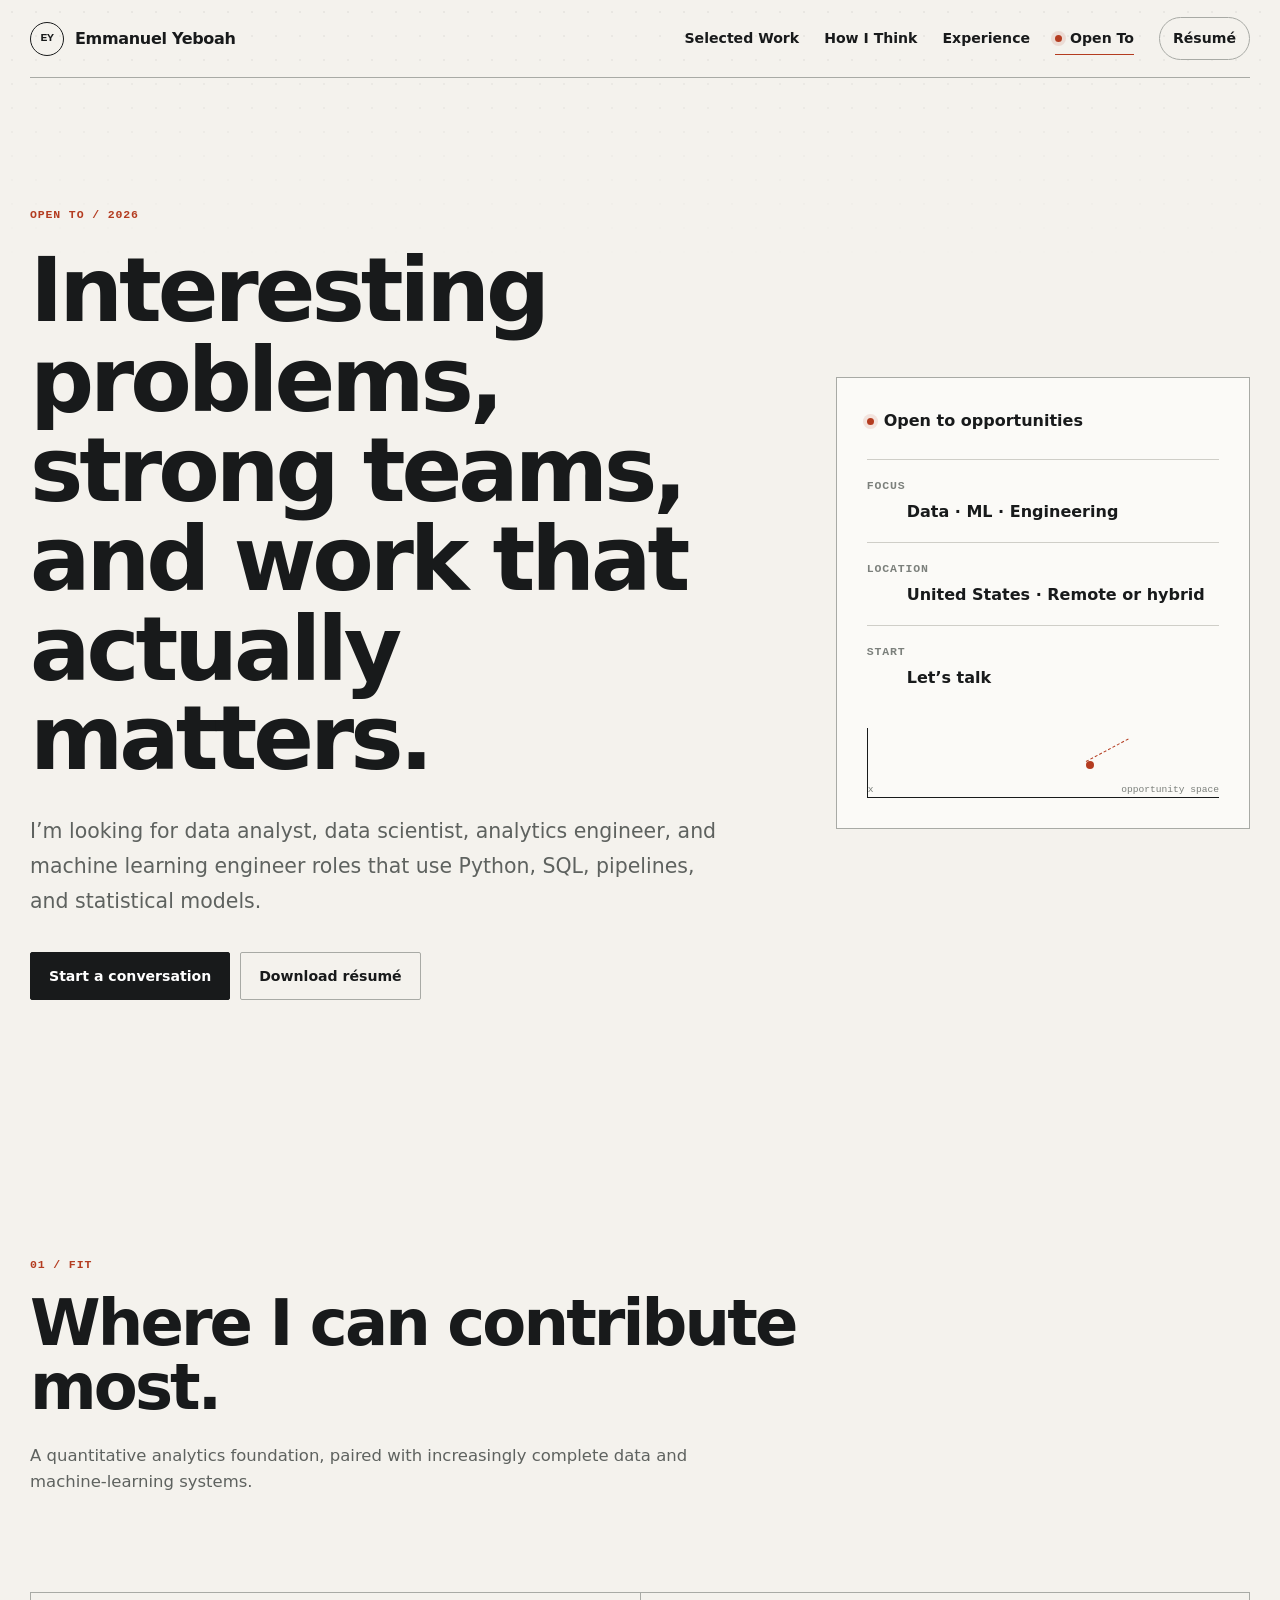
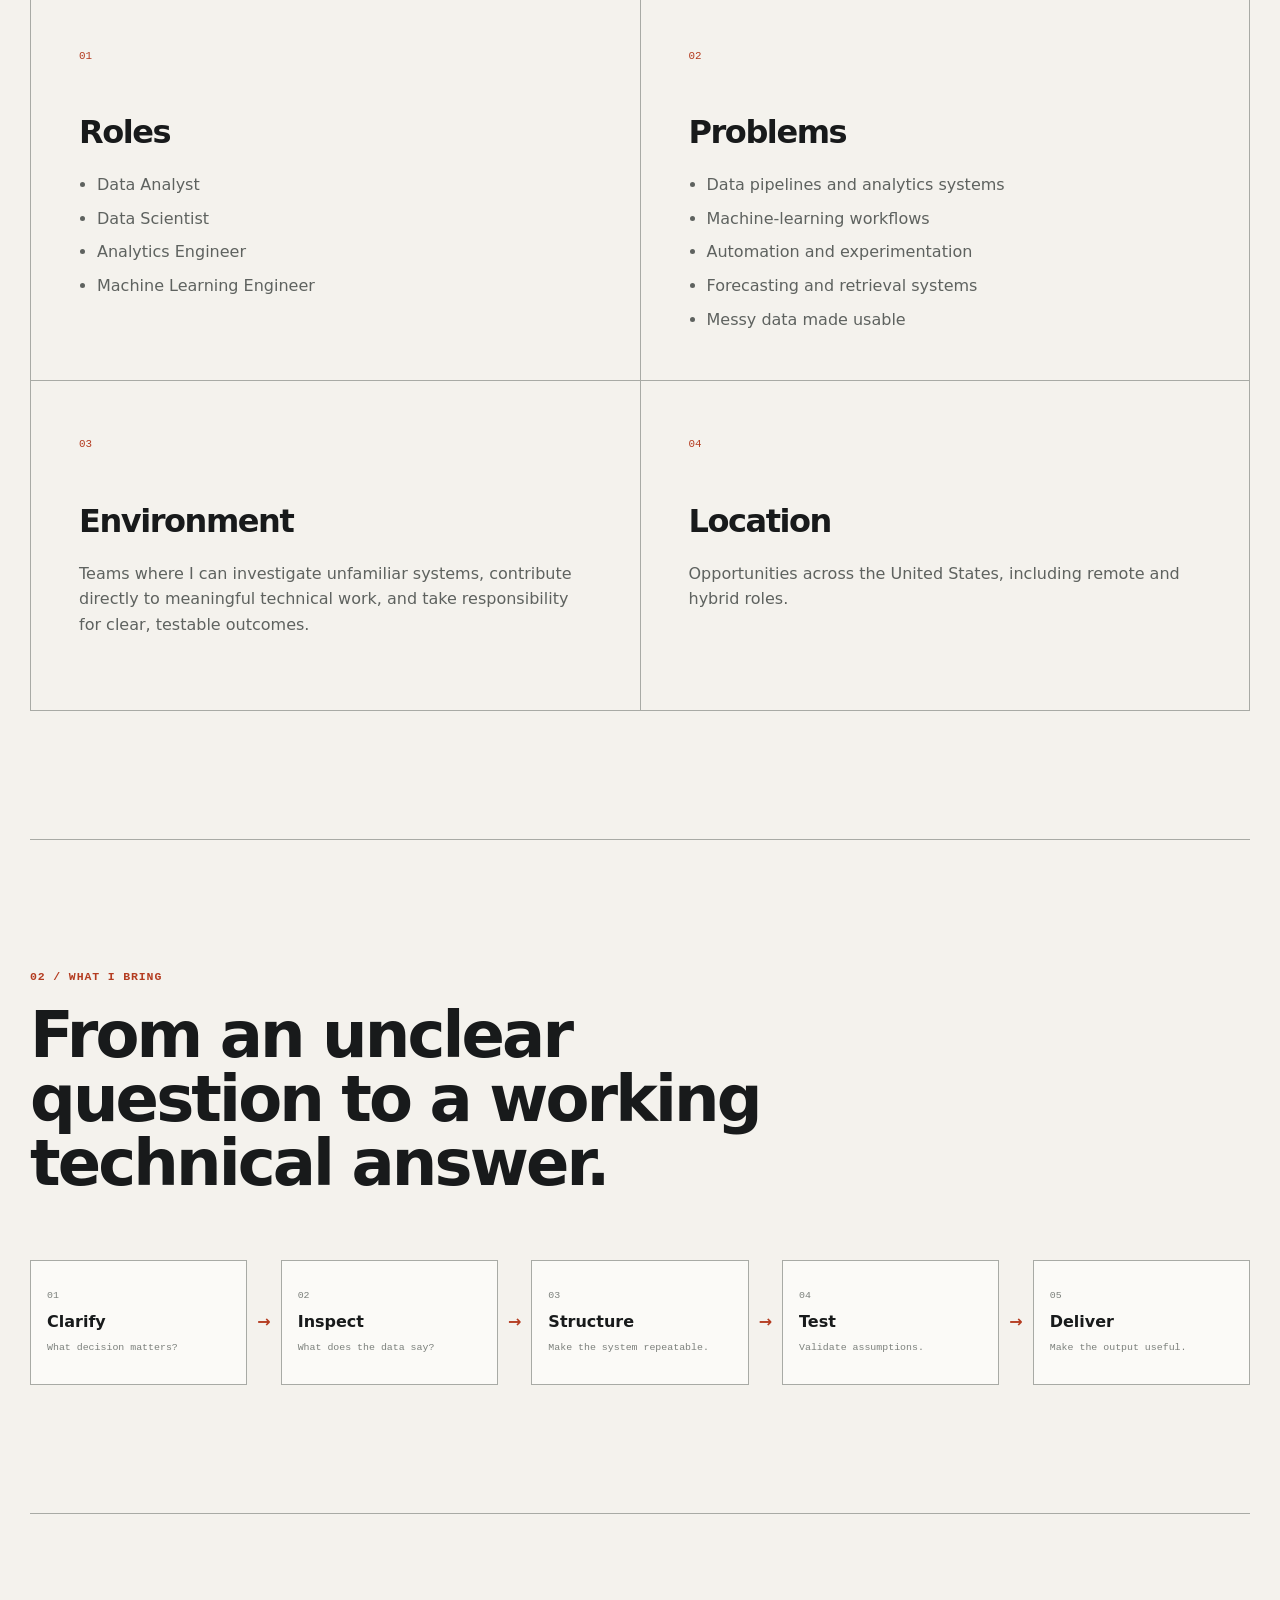
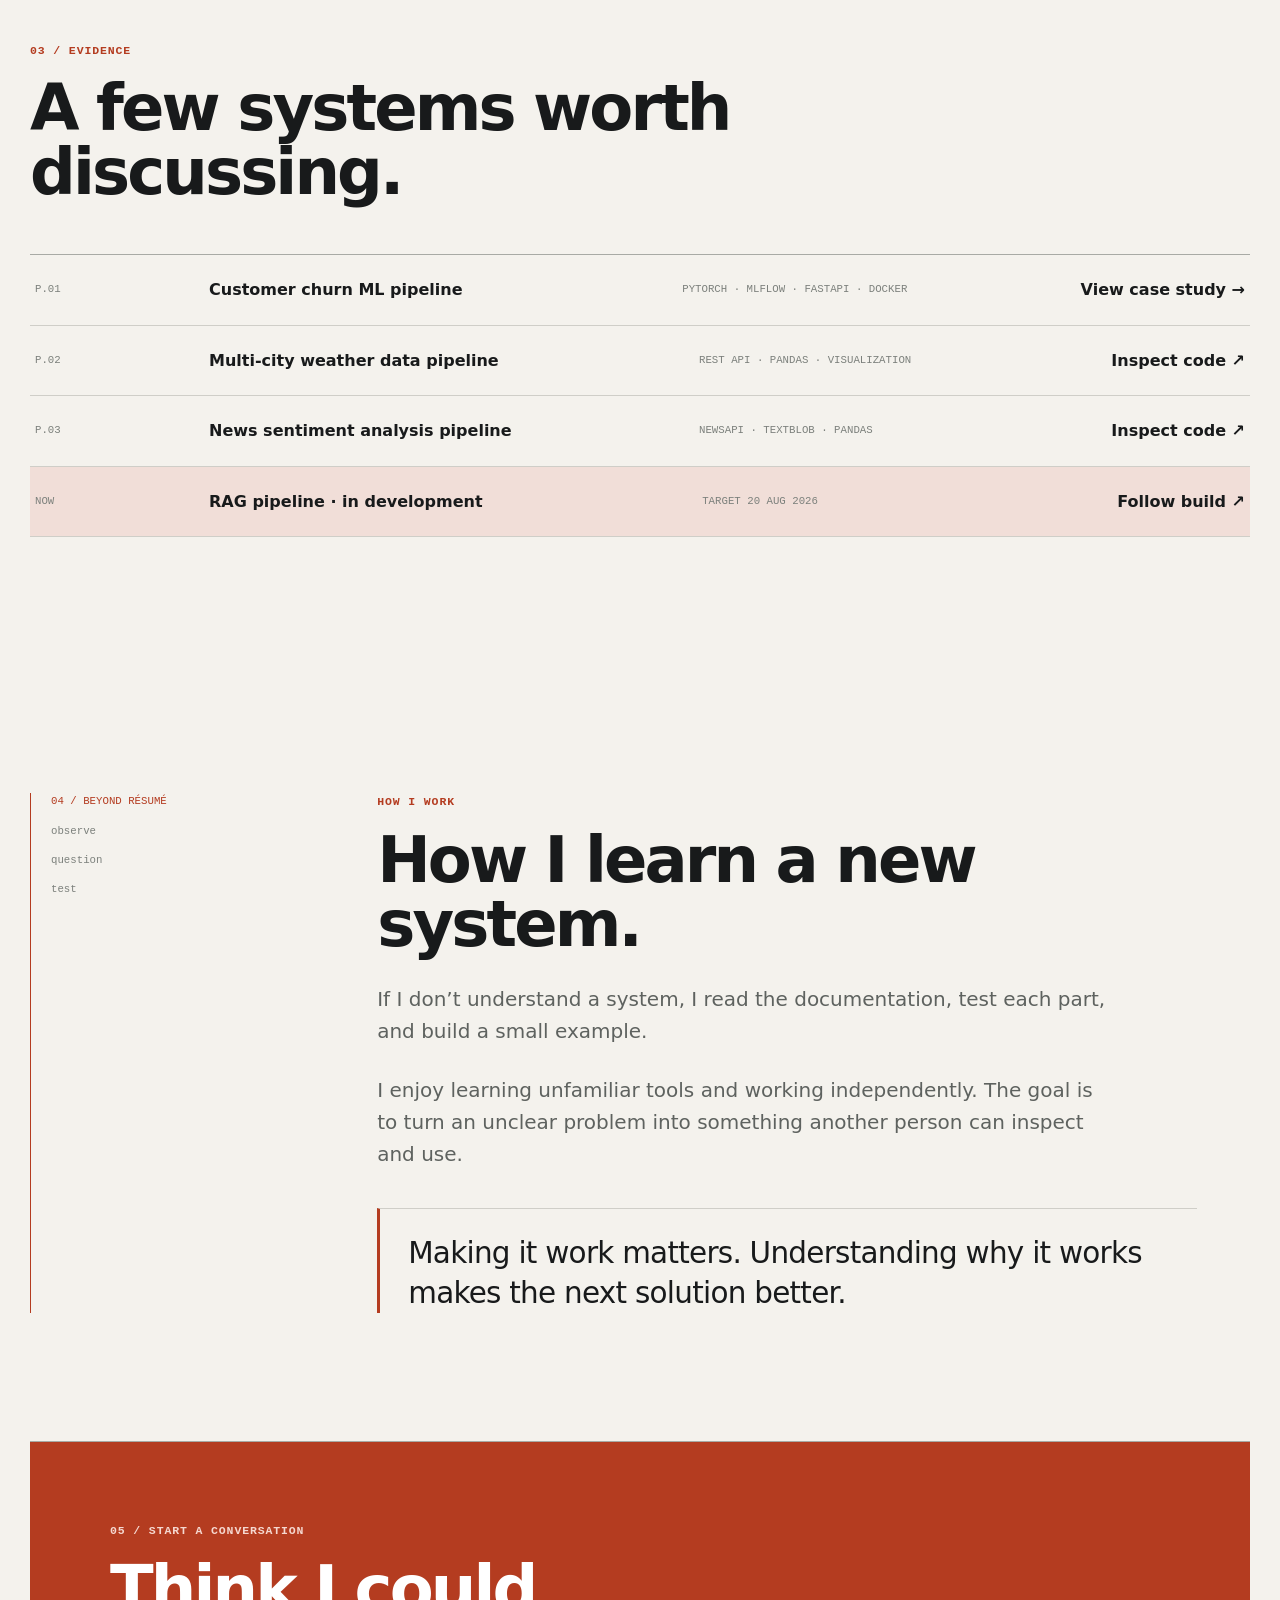
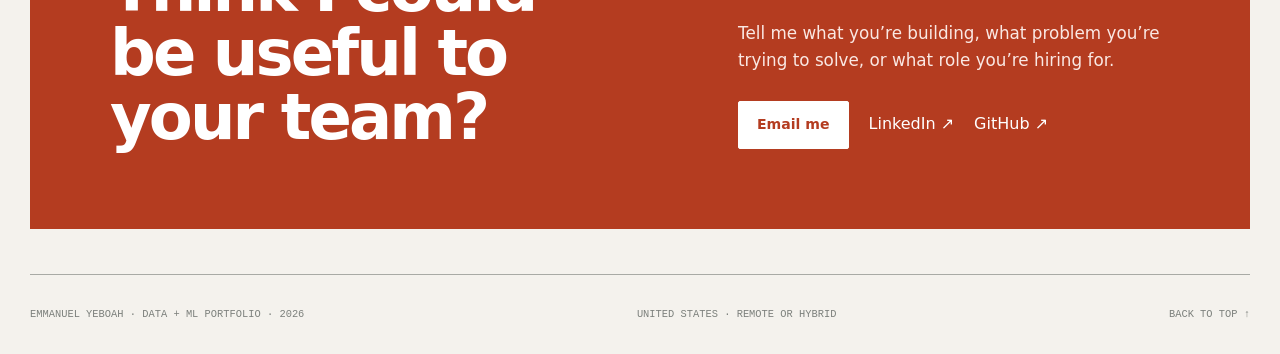
==== commit a3b2bf92: "feat: feature Apache project and tighten portfolio copy" ====
--- a/open-to.html
+++ b/open-to.html
@@ -3,10 +3,10 @@
   <head>
     <meta charset="utf-8" />
     <meta name="viewport" content="width=device-width, initial-scale=1" />
-    <meta name="description" content="Emmanuel Yeboah is open to data, machine learning, applied AI, and analytics engineering opportunities in the United States." />
+    <meta name="description" content="Emmanuel Yeboah is open to data analysis, data engineering, and machine learning opportunities in the United States." />
     <meta name="theme-color" content="#f4f2ed" />
     <meta property="og:title" content="Open To Opportunities | Emmanuel Yeboah" />
-    <meta property="og:description" content="Data, machine learning, applied AI, and analytics engineering opportunities." />
+    <meta property="og:description" content="Data analysis, data engineering, and machine learning opportunities." />
     <meta property="og:type" content="website" />
     <meta property="og:url" content="https://mannyyebz.github.io/open-to.html" />
     <meta property="og:image" content="https://mannyyebz.github.io/assets/professional-headshot.png" />
@@ -32,12 +32,12 @@
         <div>
           <p class="kicker">Open to / 2026</p>
           <h1 id="open-title">Interesting problems, strong teams, and work that actually matters.</h1>
-          <p class="hero-intro">I’m exploring opportunities where data, software, analytics, and machine learning overlap—across Data, Machine Learning, Applied AI, and Analytics Engineering.</p>
+          <p class="hero-intro">I’m looking for data analyst, data scientist, analytics engineer, and machine learning engineer roles that use Python, SQL, pipelines, and statistical models.</p>
           <div class="hero-actions"><a class="button button-primary" href="mailto:mannyyebz@gmail.com">Start a conversation</a><a class="button" href="assets/emmanuel-yeboah-resume.pdf" download>Download résumé</a></div>
         </div>
         <aside class="availability-card" aria-label="Current availability">
           <div class="availability-heading"><span aria-hidden="true"></span><strong>Open to opportunities</strong></div>
-          <dl><div><dt>Focus</dt><dd>Data · ML · Applied AI</dd></div><div><dt>Location</dt><dd>United States · Remote or hybrid</dd></div><div><dt>Start</dt><dd>Let’s talk</dd></div></dl>
+          <dl><div><dt>Focus</dt><dd>Data · ML · Engineering</dd></div><div><dt>Location</dt><dd>United States · Remote or hybrid</dd></div><div><dt>Start</dt><dd>Let’s talk</dd></div></dl>
           <div class="availability-coordinate" aria-hidden="true"><span>x</span><i></i><span>opportunity space</span></div>
         </aside>
       </section>
@@ -45,7 +45,7 @@
       <section class="opportunity-section section-shell" aria-labelledby="opportunity-title">
         <div class="section-intro"><p class="section-index">01 / Fit</p><h2 id="opportunity-title">Where I can contribute most.</h2><p>A quantitative analytics foundation, paired with increasingly complete data and machine-learning systems.</p></div>
         <div class="opportunity-grid">
-          <article><span>01</span><h3>Roles</h3><ul><li>Data Analyst</li><li>Data Scientist</li><li>Analytics Engineer</li><li>Machine Learning Engineer</li><li>AI / ML Engineer</li></ul></article>
+          <article><span>01</span><h3>Roles</h3><ul><li>Data Analyst</li><li>Data Scientist</li><li>Analytics Engineer</li><li>Machine Learning Engineer</li></ul></article>
           <article><span>02</span><h3>Problems</h3><ul><li>Data pipelines and analytics systems</li><li>Machine-learning workflows</li><li>Automation and experimentation</li><li>Forecasting and retrieval systems</li><li>Messy data made usable</li></ul></article>
           <article><span>03</span><h3>Environment</h3><p>Teams where I can investigate unfamiliar systems, contribute directly to meaningful technical work, and take responsibility for clear, testable outcomes.</p></article>
           <article><span>04</span><h3>Location</h3><p>Opportunities across the United States, including remote and hybrid roles.</p></article>
@@ -62,7 +62,7 @@
       <section class="proof-section section-shell" aria-labelledby="proof-title">
         <div class="compact-heading"><p class="section-index">03 / Evidence</p><h2 id="proof-title">A few systems worth discussing.</h2></div>
         <div class="proof-list">
-          <a href="index.html#work"><span>P.01</span><strong>Production-style churn ML pipeline</strong><em>PyTorch · MLflow · FastAPI · Docker</em><b>View case study →</b></a>
+          <a href="index.html#work"><span>P.01</span><strong>Customer churn ML pipeline</strong><em>PyTorch · MLflow · FastAPI · Docker</em><b>View case study →</b></a>
           <a href="https://github.com/MannyYebz/weather-data-pipeline"><span>P.02</span><strong>Multi-city weather data pipeline</strong><em>REST API · pandas · visualization</em><b>Inspect code ↗</b></a>
           <a href="https://github.com/MannyYebz/news-sentiment-analyzer"><span>P.03</span><strong>News sentiment analysis pipeline</strong><em>NewsAPI · TextBlob · pandas</em><b>Inspect code ↗</b></a>
           <a class="proof-building" href="https://github.com/MannyYebz/rag-project"><span>NOW</span><strong>RAG pipeline · in development</strong><em>Target 20 Aug 2026</em><b>Follow build ↗</b></a>
@@ -71,7 +71,7 @@
 
       <section class="beyond-section section-shell" aria-labelledby="beyond-title">
         <div class="margin-note" aria-hidden="true"><span>04 / Beyond résumé</span><i>observe</i><i>question</i><i>test</i></div>
-        <div><p class="section-index">How I work</p><h2 id="beyond-title">Curiosity with an engineering habit.</h2><p>If I don’t understand a system, I’ll pull it apart, read the documentation, test my assumptions, and build something small until I do.</p><p>I enjoy learning unfamiliar tools and working independently, but technology is never the endpoint. The useful part is turning an idea—or a vague, frustrating problem—into something another person can inspect and use.</p><blockquote>Making it work matters. Understanding why it works is what makes the next solution better.</blockquote></div>
+        <div><p class="section-index">How I work</p><h2 id="beyond-title">How I learn a new system.</h2><p>If I don’t understand a system, I read the documentation, test each part, and build a small example.</p><p>I enjoy learning unfamiliar tools and working independently. The goal is to turn an unclear problem into something another person can inspect and use.</p><blockquote>Making it work matters. Understanding why it works makes the next solution better.</blockquote></div>
       </section>
 
       <section class="contact-section section-shell" id="contact" aria-labelledby="contact-title">
--- a/styles.css
+++ b/styles.css
@@ -217,6 +217,17 @@
 .architecture-stack span, .architecture-stack small { font-family: var(--mono); color: var(--soft); font-size: 0.62rem; }
 .architecture-stack .accent-node { background: var(--accent); color: white; border-color: var(--accent); }
 .architecture-stack .accent-node span, .architecture-stack .accent-node small { color: #f9e8e3; }
+.orchestration-map { position: relative; z-index: 1; display: flex; flex-direction: column; align-items: center; gap: 13px; margin-top: 40px; }
+.orchestration-map > b { color: var(--accent); font-family: var(--mono); line-height: 1; }
+.orchestration-node { width: min(100%, 270px); display: grid; gap: 4px; padding: 16px 18px; border: 1px solid var(--ink); background: var(--surface); text-align: center; }
+.orchestration-node small, .output-nodes small { color: var(--soft); font-family: var(--mono); font-size: 0.6rem; text-transform: uppercase; }
+.airflow-node { border-color: var(--accent); background: var(--accent); color: white; }
+.airflow-node small { color: #f9e8e3; }
+.task-chain { width: 100%; display: flex; align-items: center; justify-content: center; gap: 9px; }
+.task-chain span { padding: 9px 10px; border: 1px solid var(--ink); background: var(--surface); font-family: var(--mono); font-size: 0.63rem; text-transform: uppercase; }
+.task-chain b { color: var(--accent); }
+.output-nodes { width: 100%; display: grid; grid-template-columns: repeat(2, 1fr); gap: 14px; }
+.output-nodes span { display: grid; gap: 4px; padding: 15px; border: 1px solid var(--ink); background: var(--surface); text-align: center; }
 .pipeline-row { position: relative; z-index: 1; display: flex; align-items: center; justify-content: space-between; gap: 7px; margin-top: 64px; font-family: var(--mono); font-size: 0.66rem; text-transform: uppercase; }
 .pipeline-row span { padding: 8px; border: 1px solid var(--ink); background: var(--surface); }
 .pipeline-row b { color: var(--accent); }
@@ -389,6 +400,9 @@
   .project-visual { min-height: 390px; padding: 20px; }
   .architecture-stack { gap: 8px; margin-top: 30px; }
   .architecture-stack div { min-height: 82px; padding: 10px; }
+  .orchestration-map { margin-top: 28px; }
+  .task-chain { flex-wrap: wrap; }
+  .task-chain span { padding: 8px; }
   .pipeline-row { flex-wrap: wrap; justify-content: flex-start; margin-top: 38px; }
   .mini-plot { height: 185px; margin-top: 42px; }
   .rag-flow { padding: 20px; }
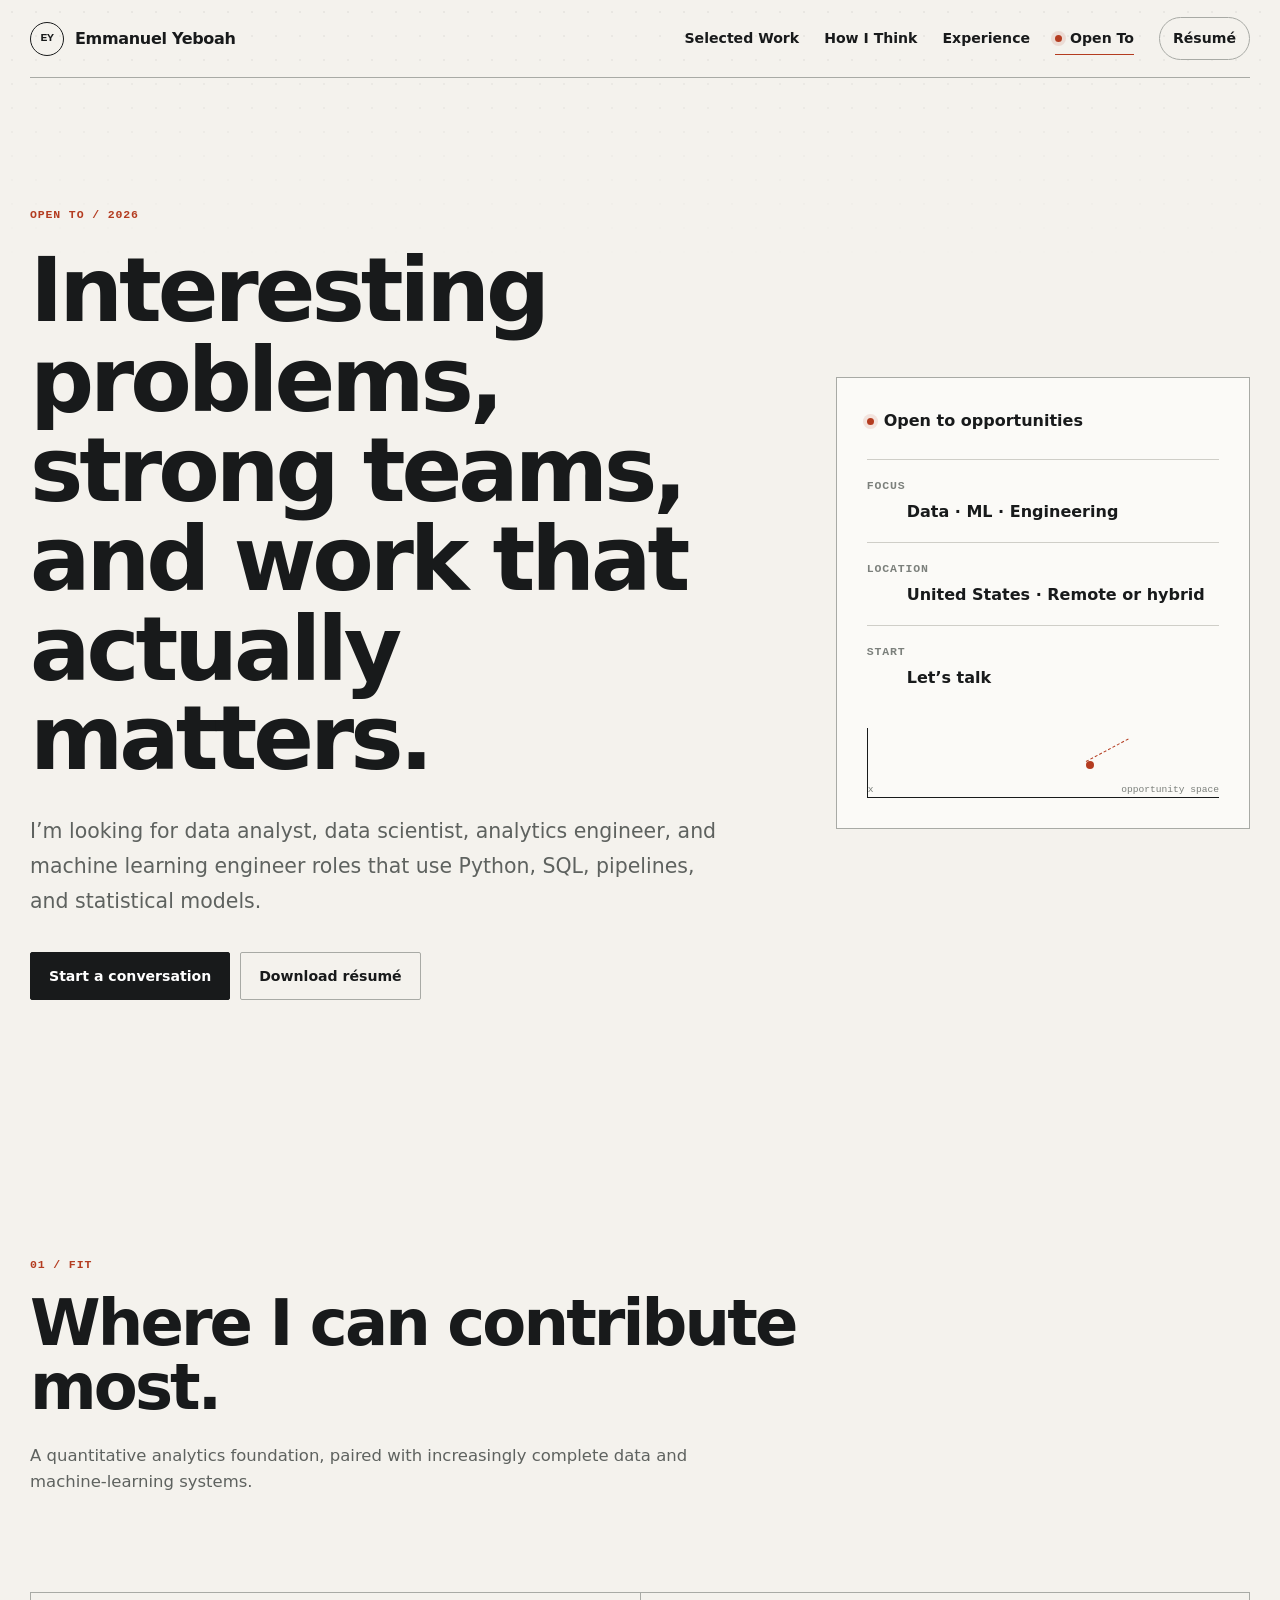
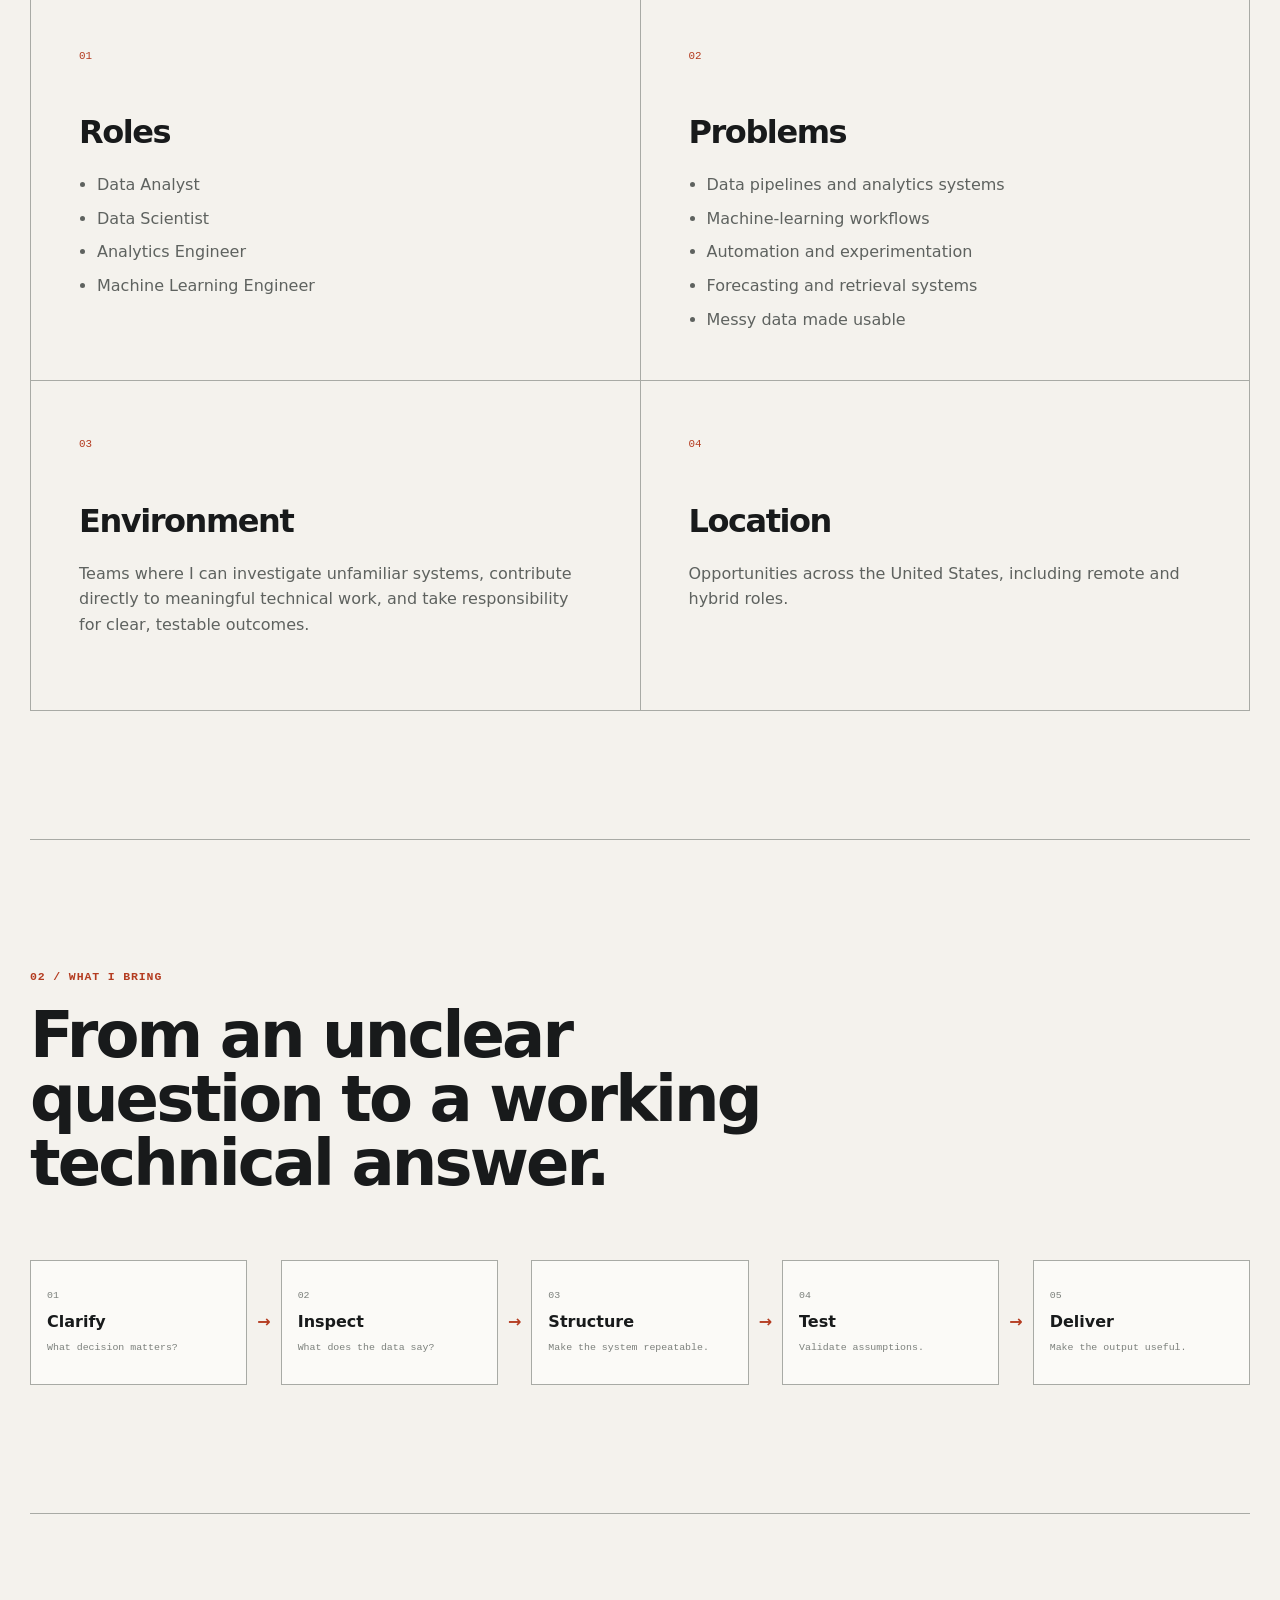
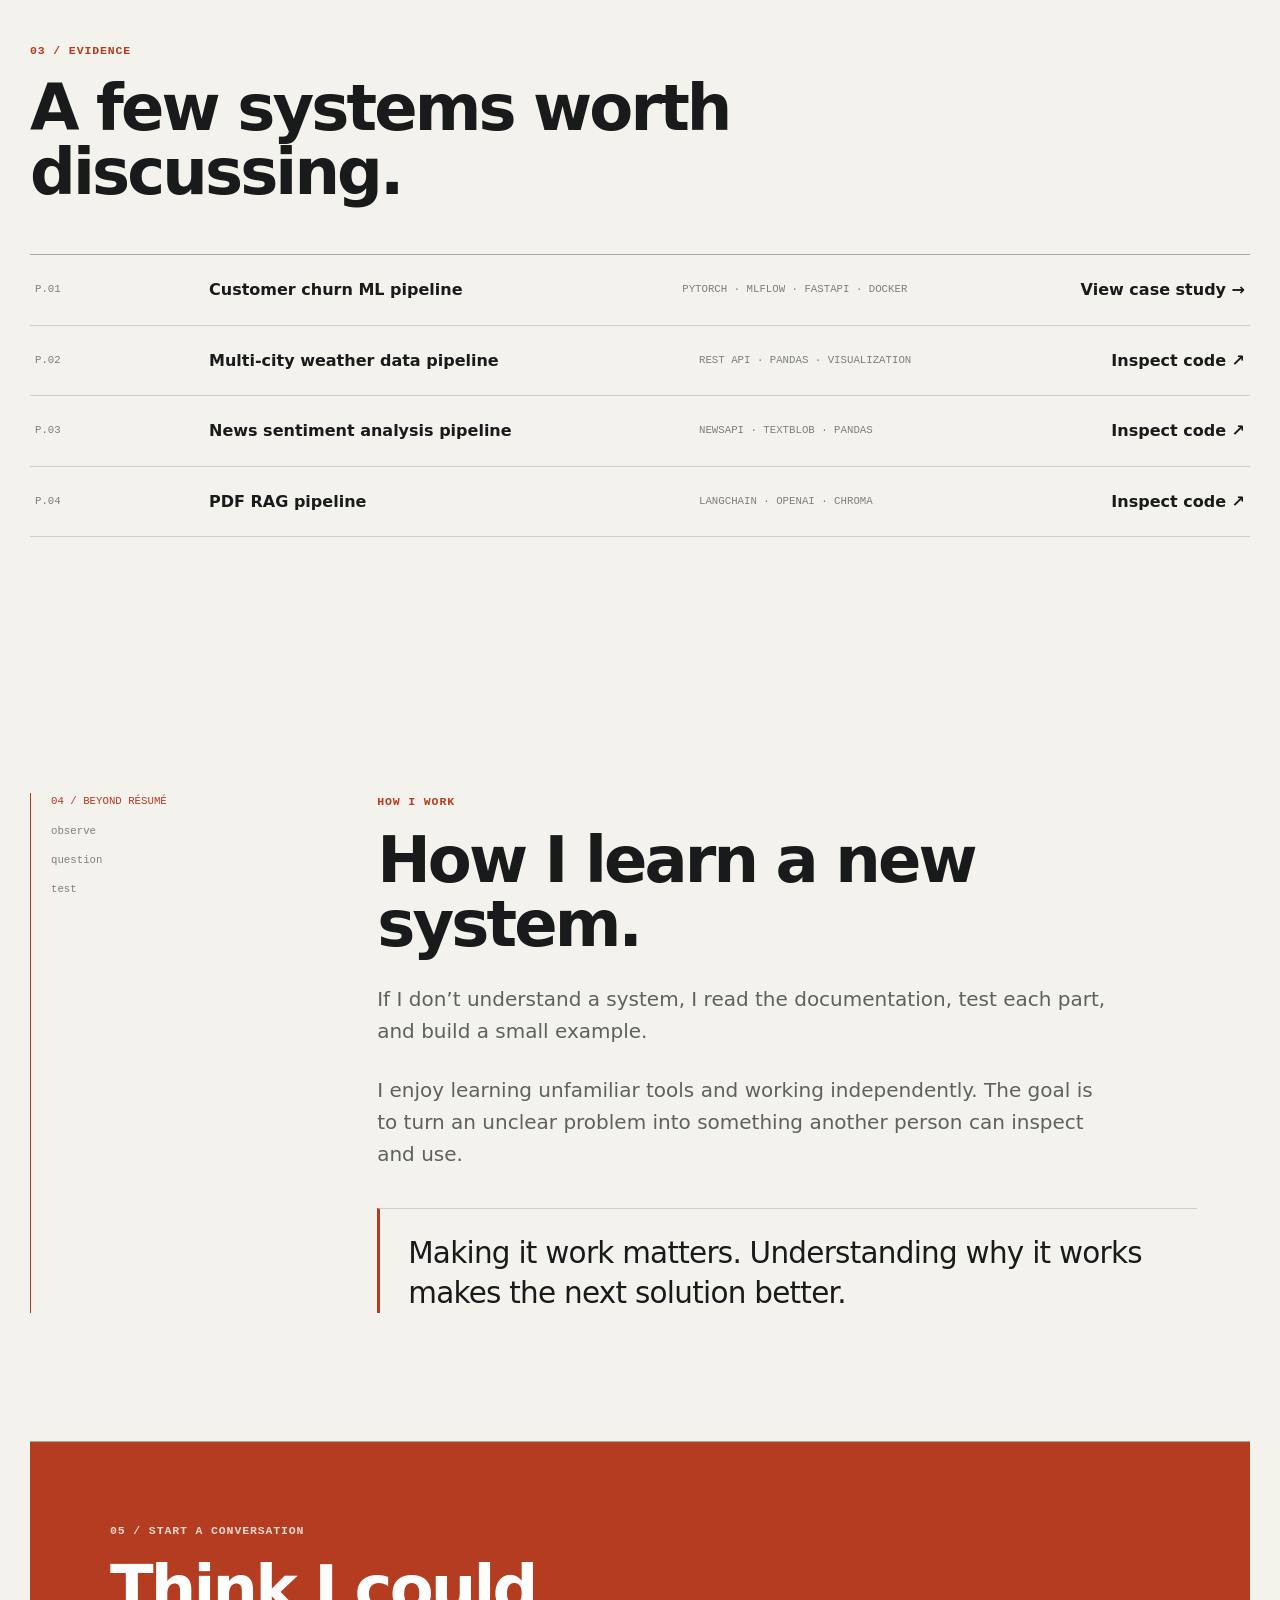
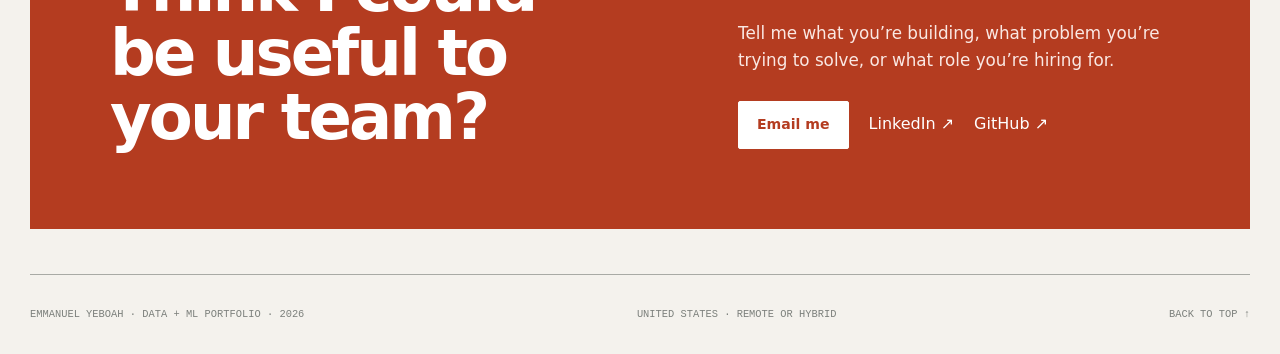
==== commit 9e2b1010: "feat: mark RAG pipeline complete" ====
--- a/open-to.html
+++ b/open-to.html
@@ -65,7 +65,7 @@
           <a href="index.html#work"><span>P.01</span><strong>Customer churn ML pipeline</strong><em>PyTorch · MLflow · FastAPI · Docker</em><b>View case study →</b></a>
           <a href="https://github.com/MannyYebz/weather-data-pipeline"><span>P.02</span><strong>Multi-city weather data pipeline</strong><em>REST API · pandas · visualization</em><b>Inspect code ↗</b></a>
           <a href="https://github.com/MannyYebz/news-sentiment-analyzer"><span>P.03</span><strong>News sentiment analysis pipeline</strong><em>NewsAPI · TextBlob · pandas</em><b>Inspect code ↗</b></a>
-          <a class="proof-building" href="https://github.com/MannyYebz/rag-project"><span>NOW</span><strong>RAG pipeline · in development</strong><em>Target 20 Aug 2026</em><b>Follow build ↗</b></a>
+          <a href="https://github.com/MannyYebz/rag-project"><span>P.04</span><strong>PDF RAG pipeline</strong><em>LangChain · OpenAI · Chroma</em><b>Inspect code ↗</b></a>
         </div>
       </section>
 
